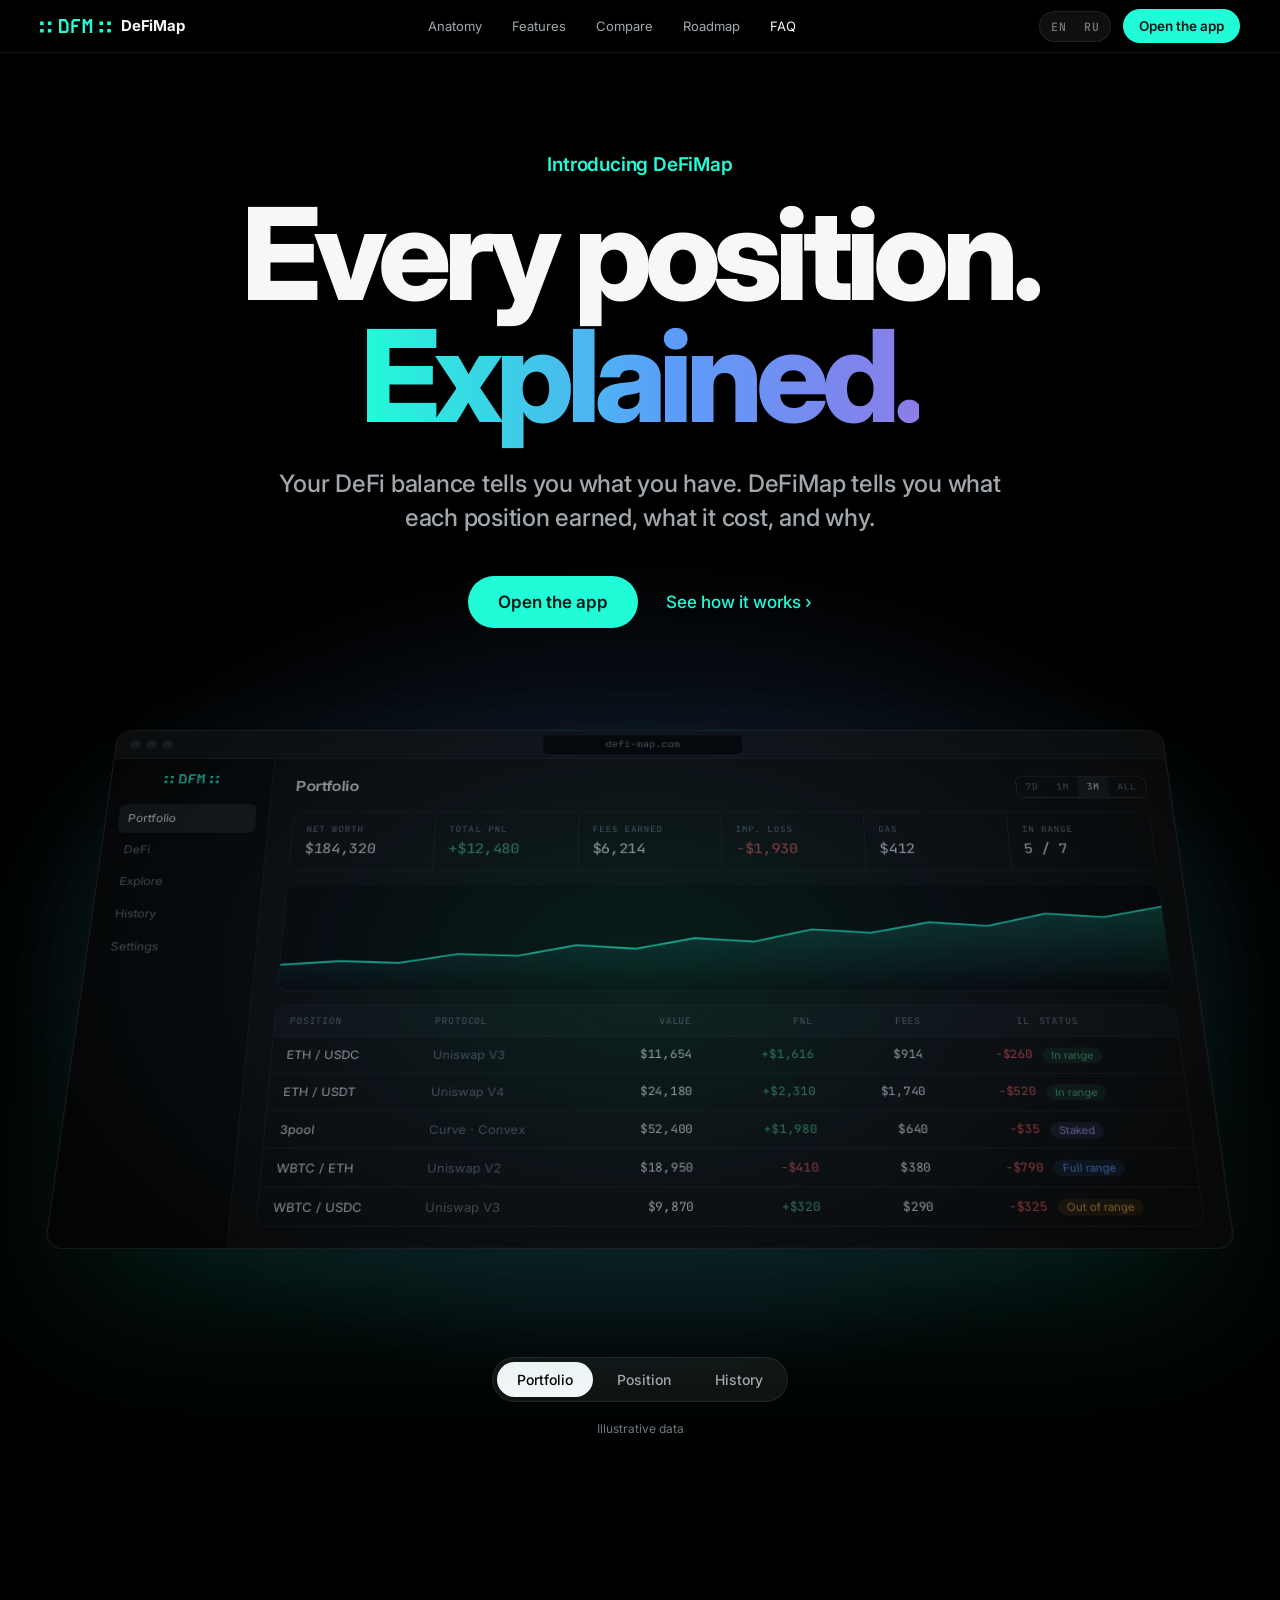
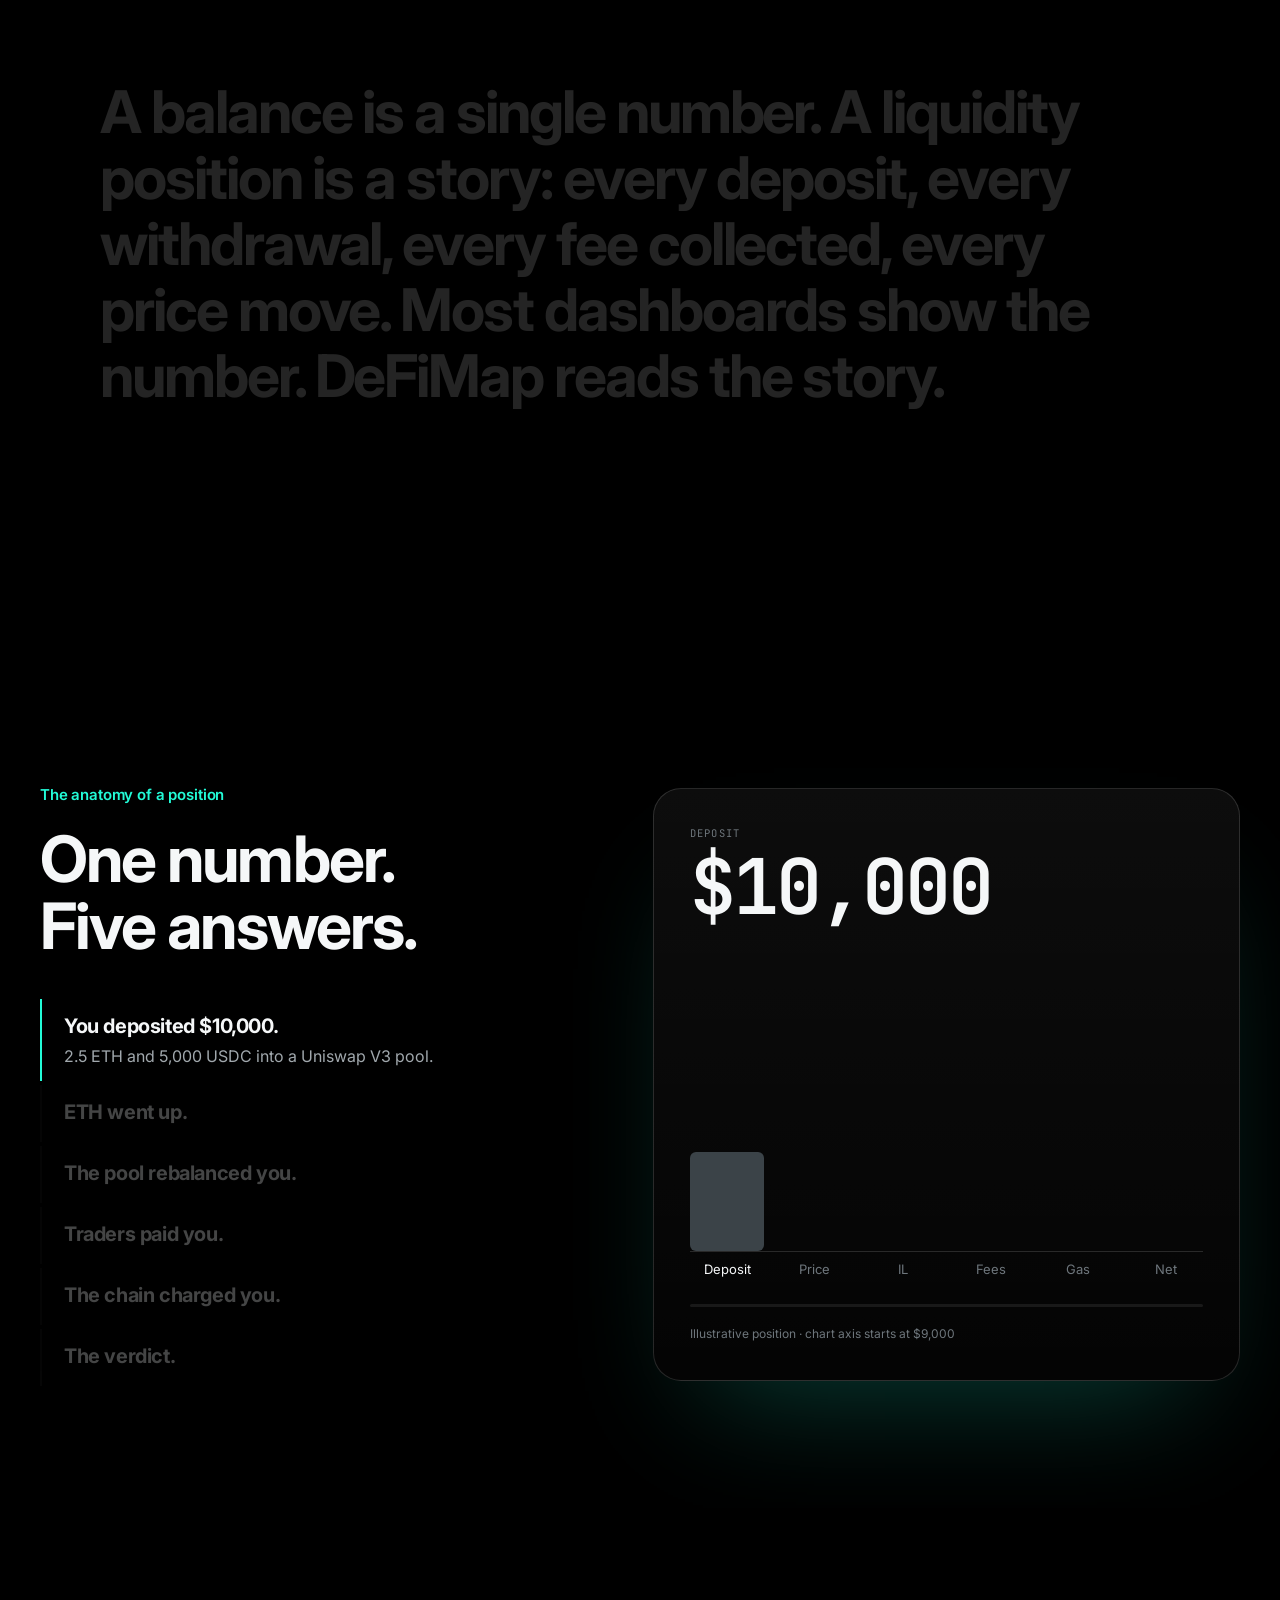
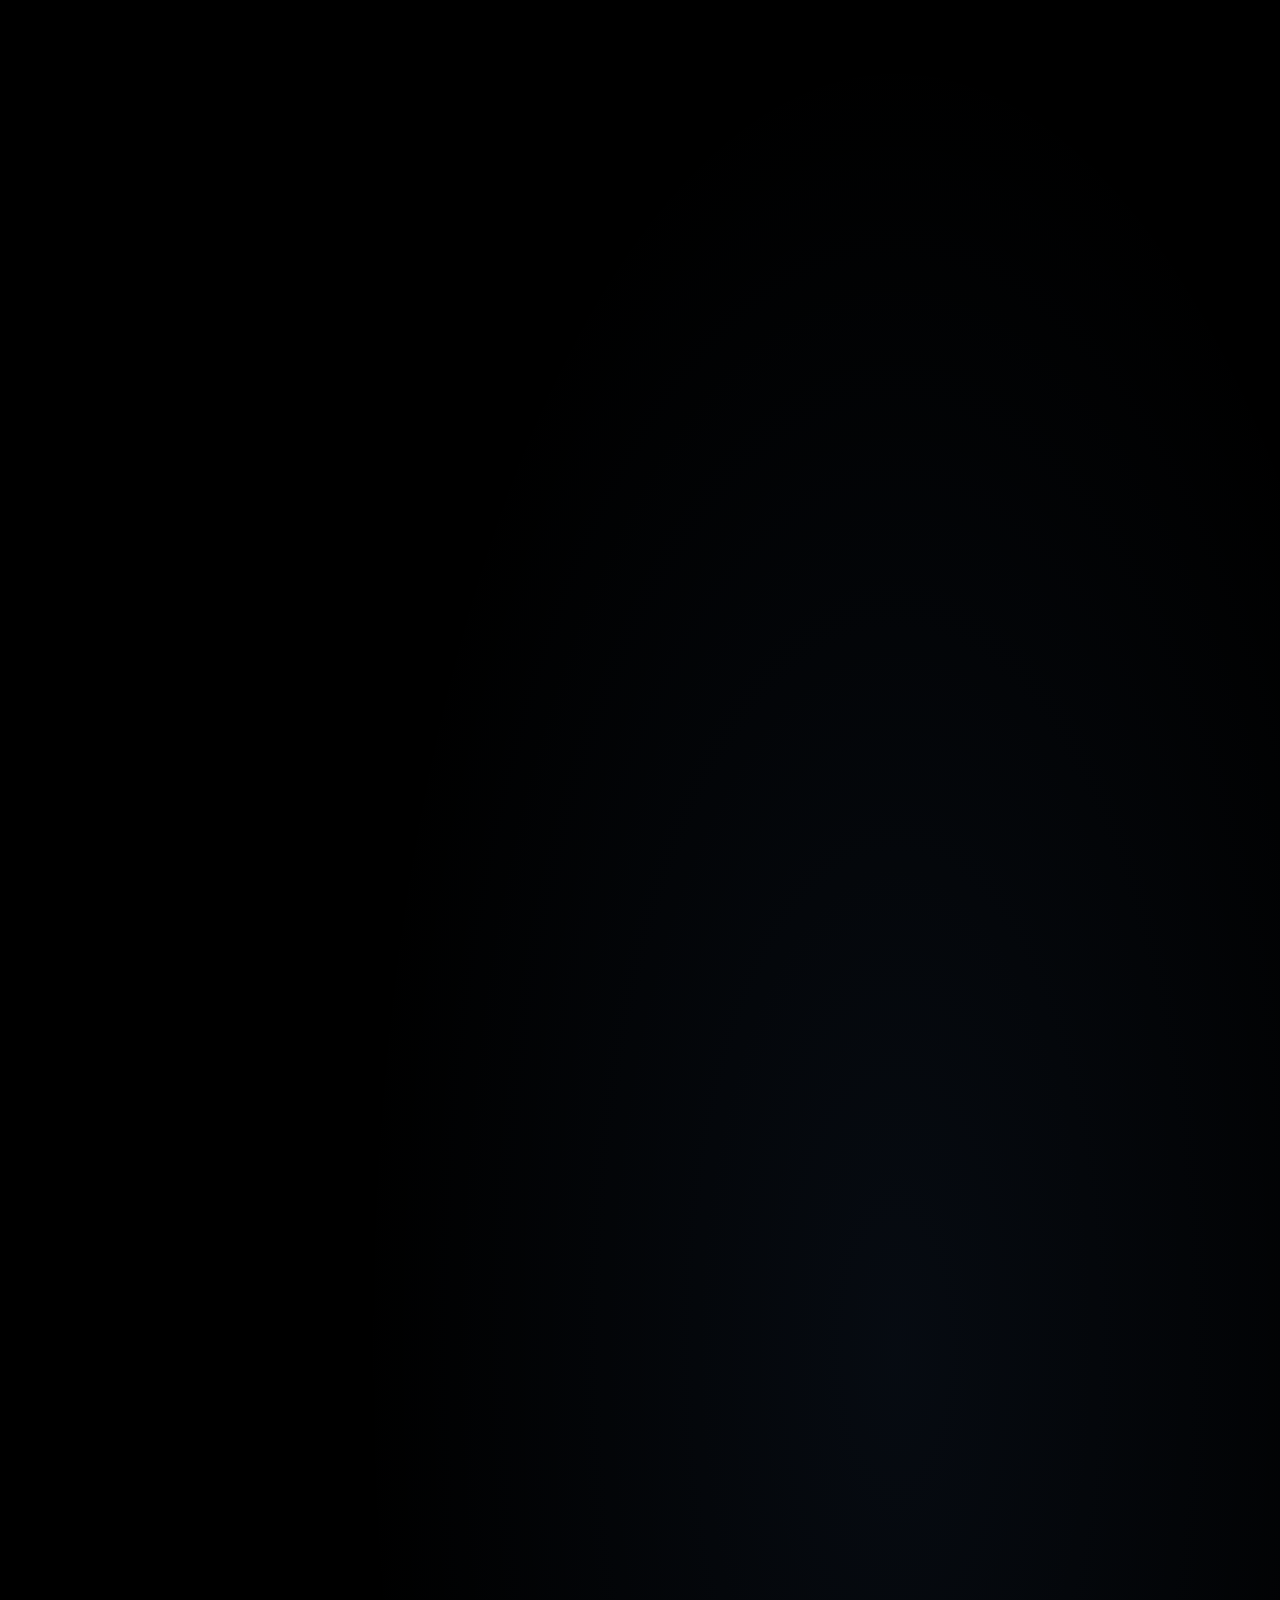
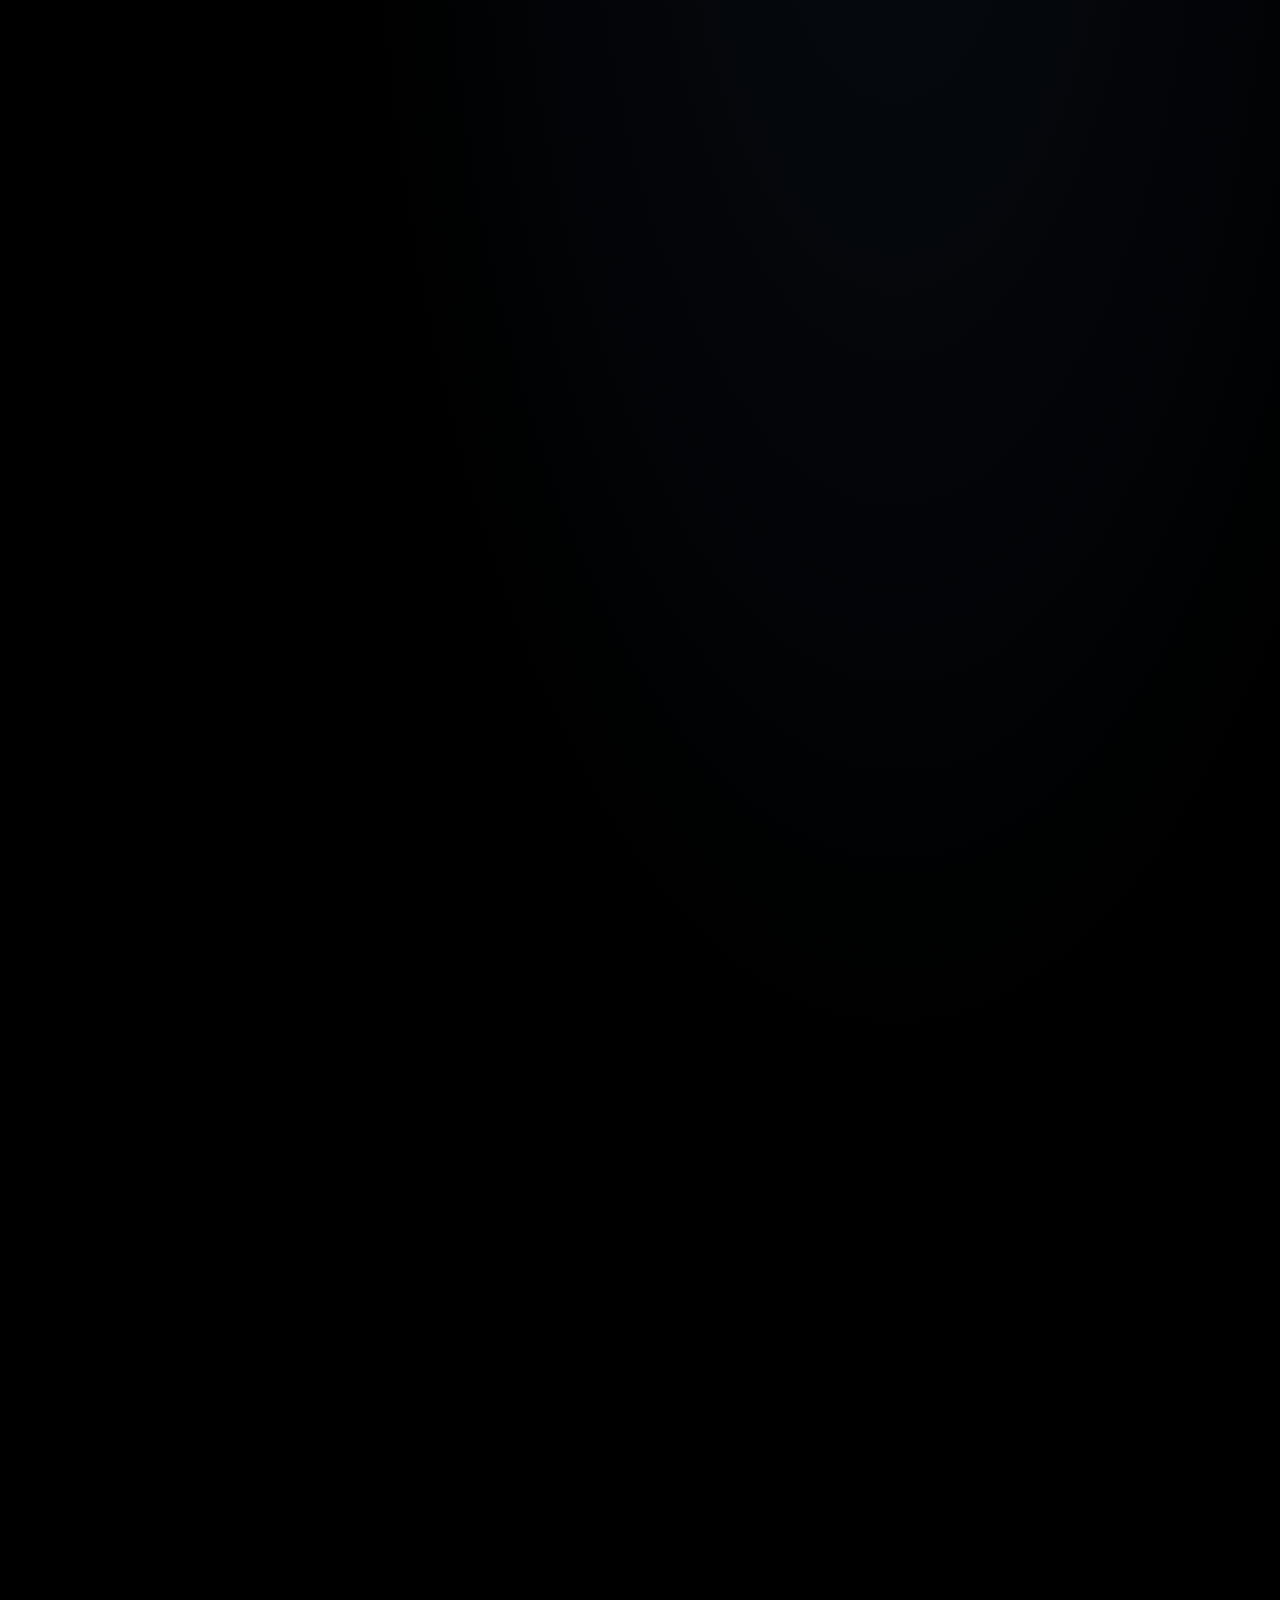
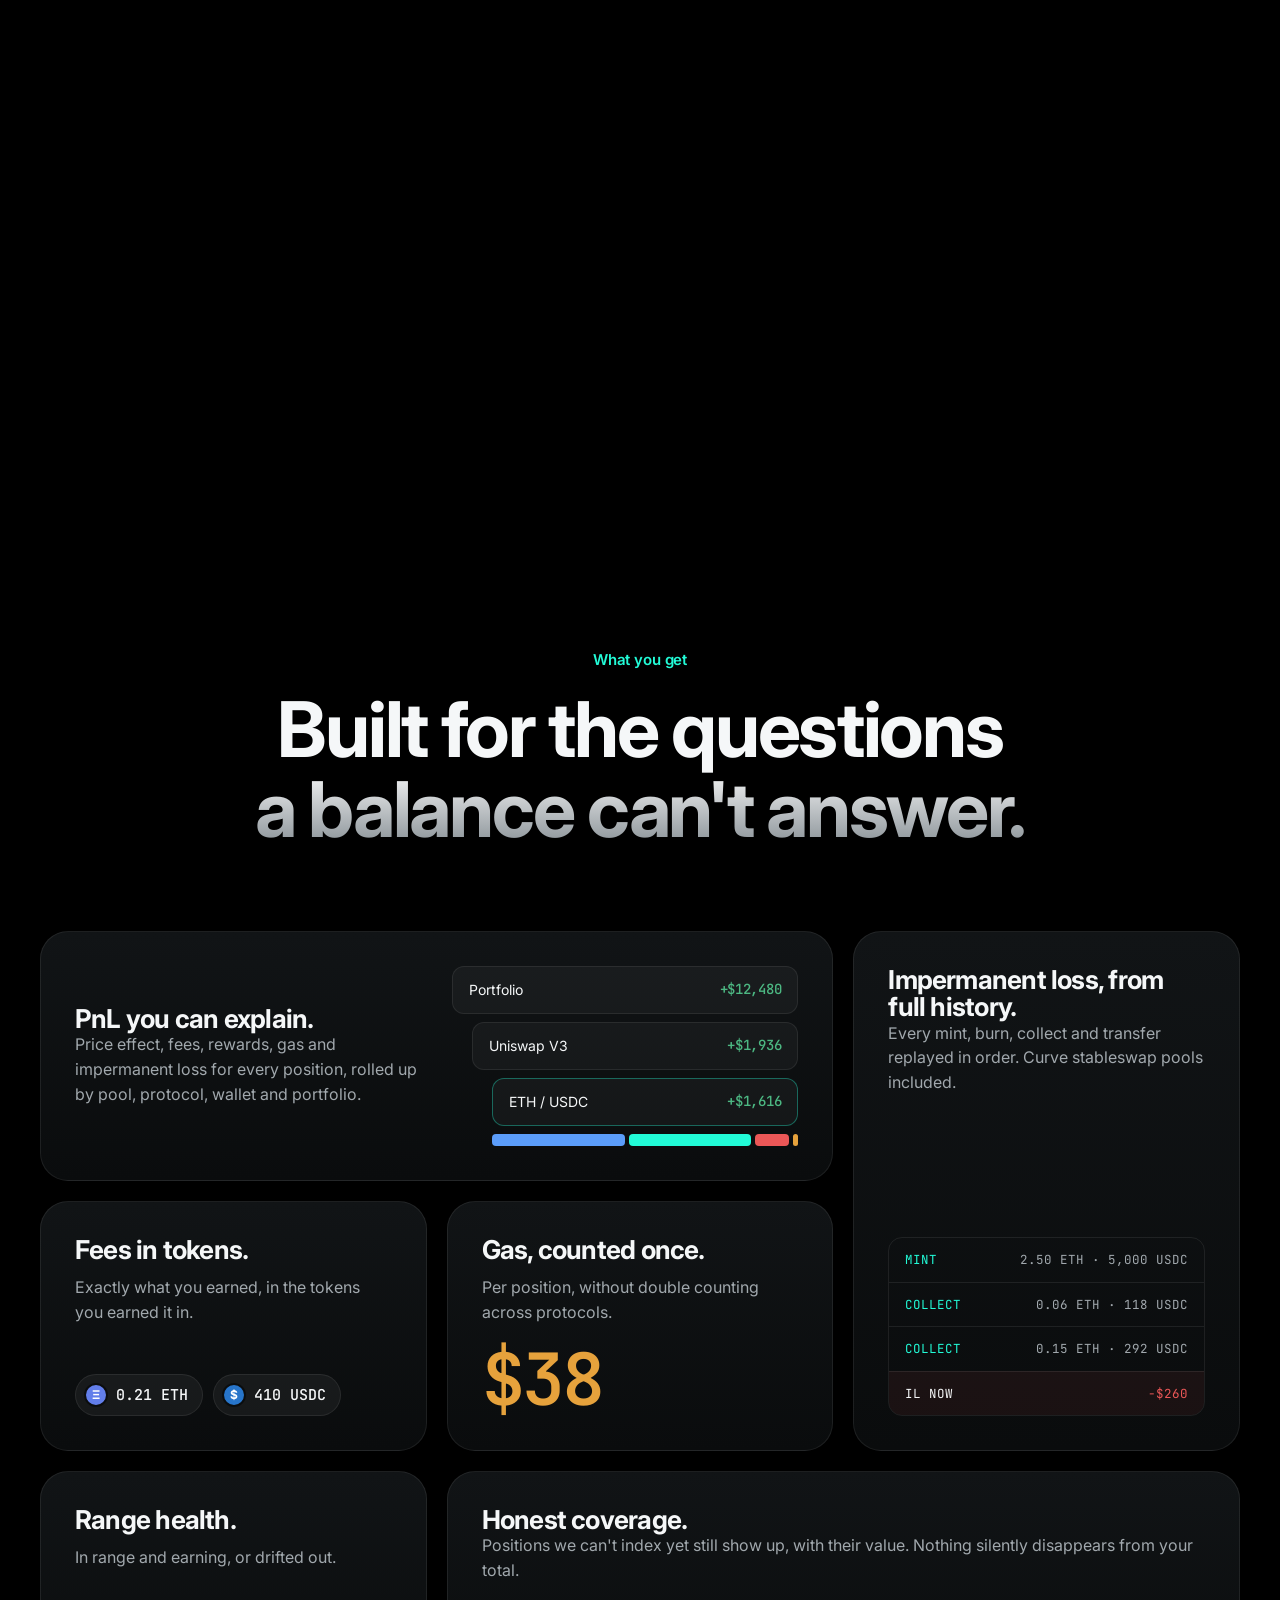
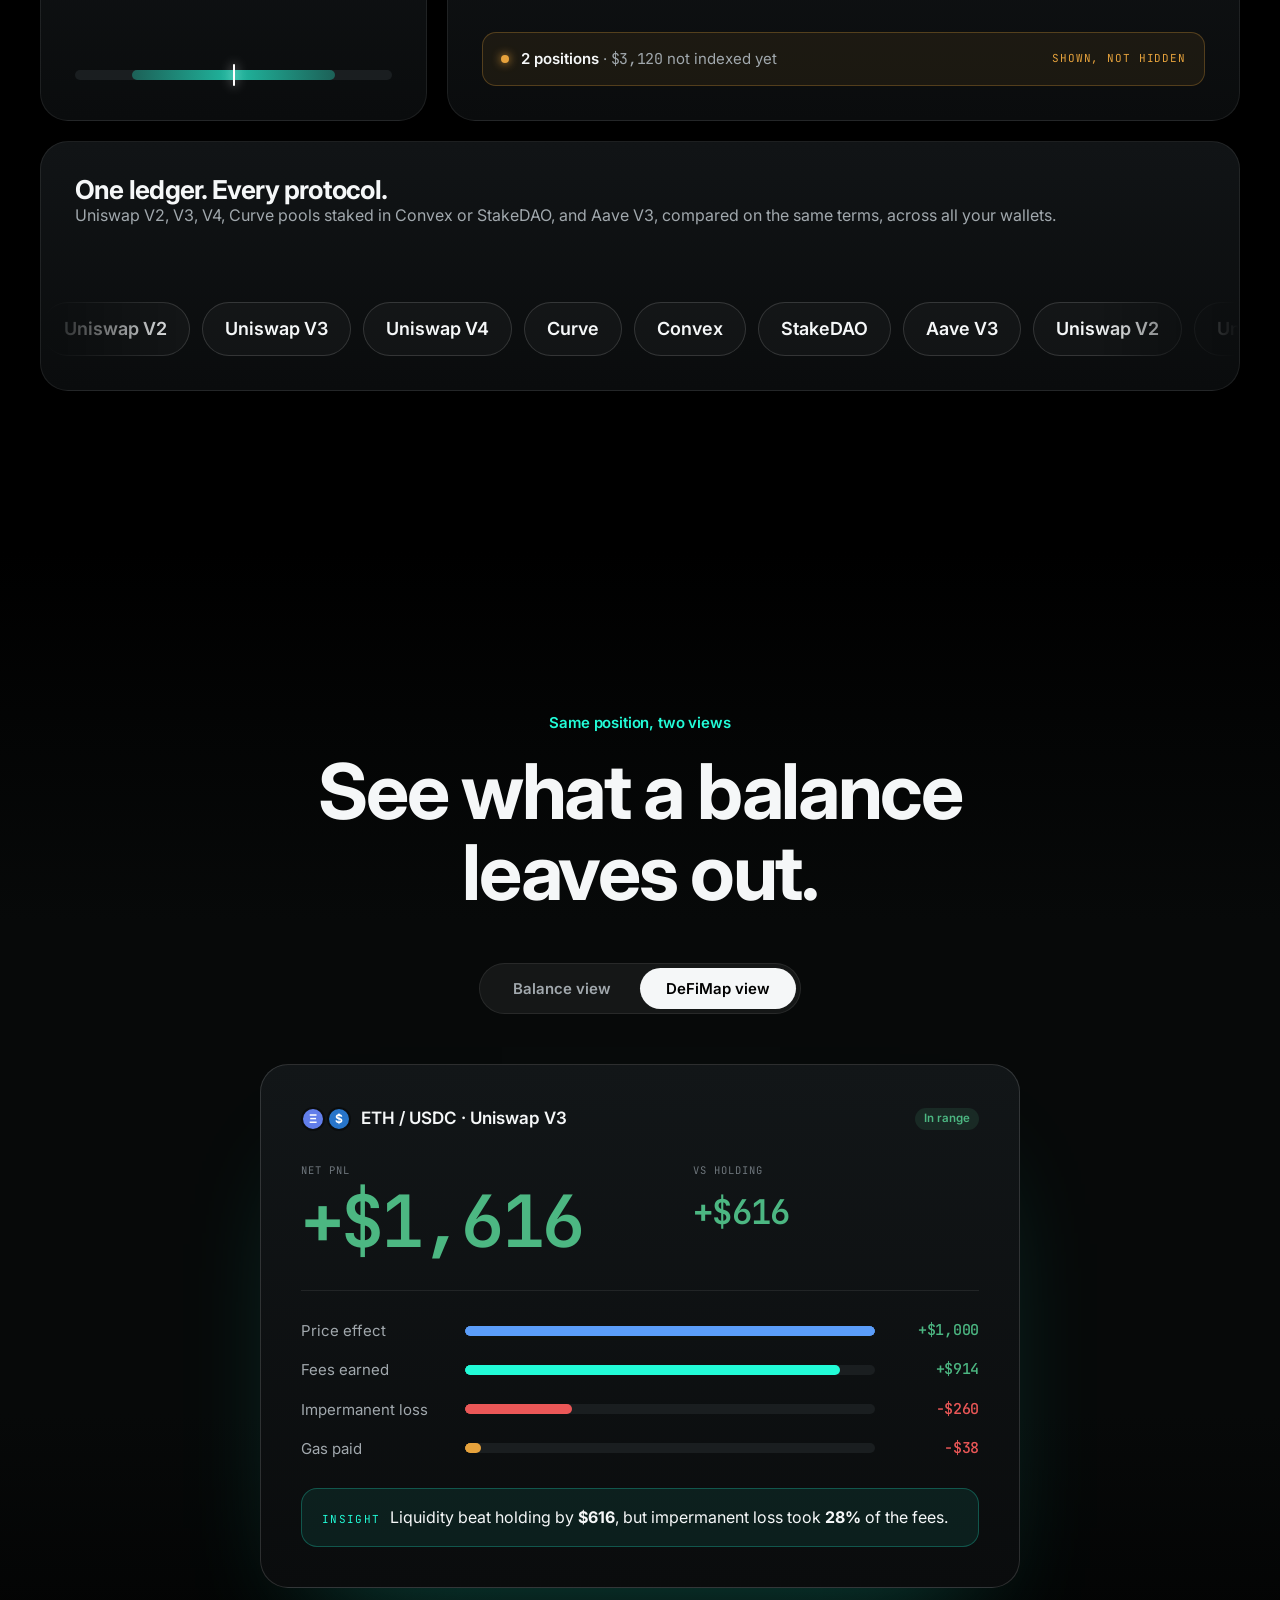
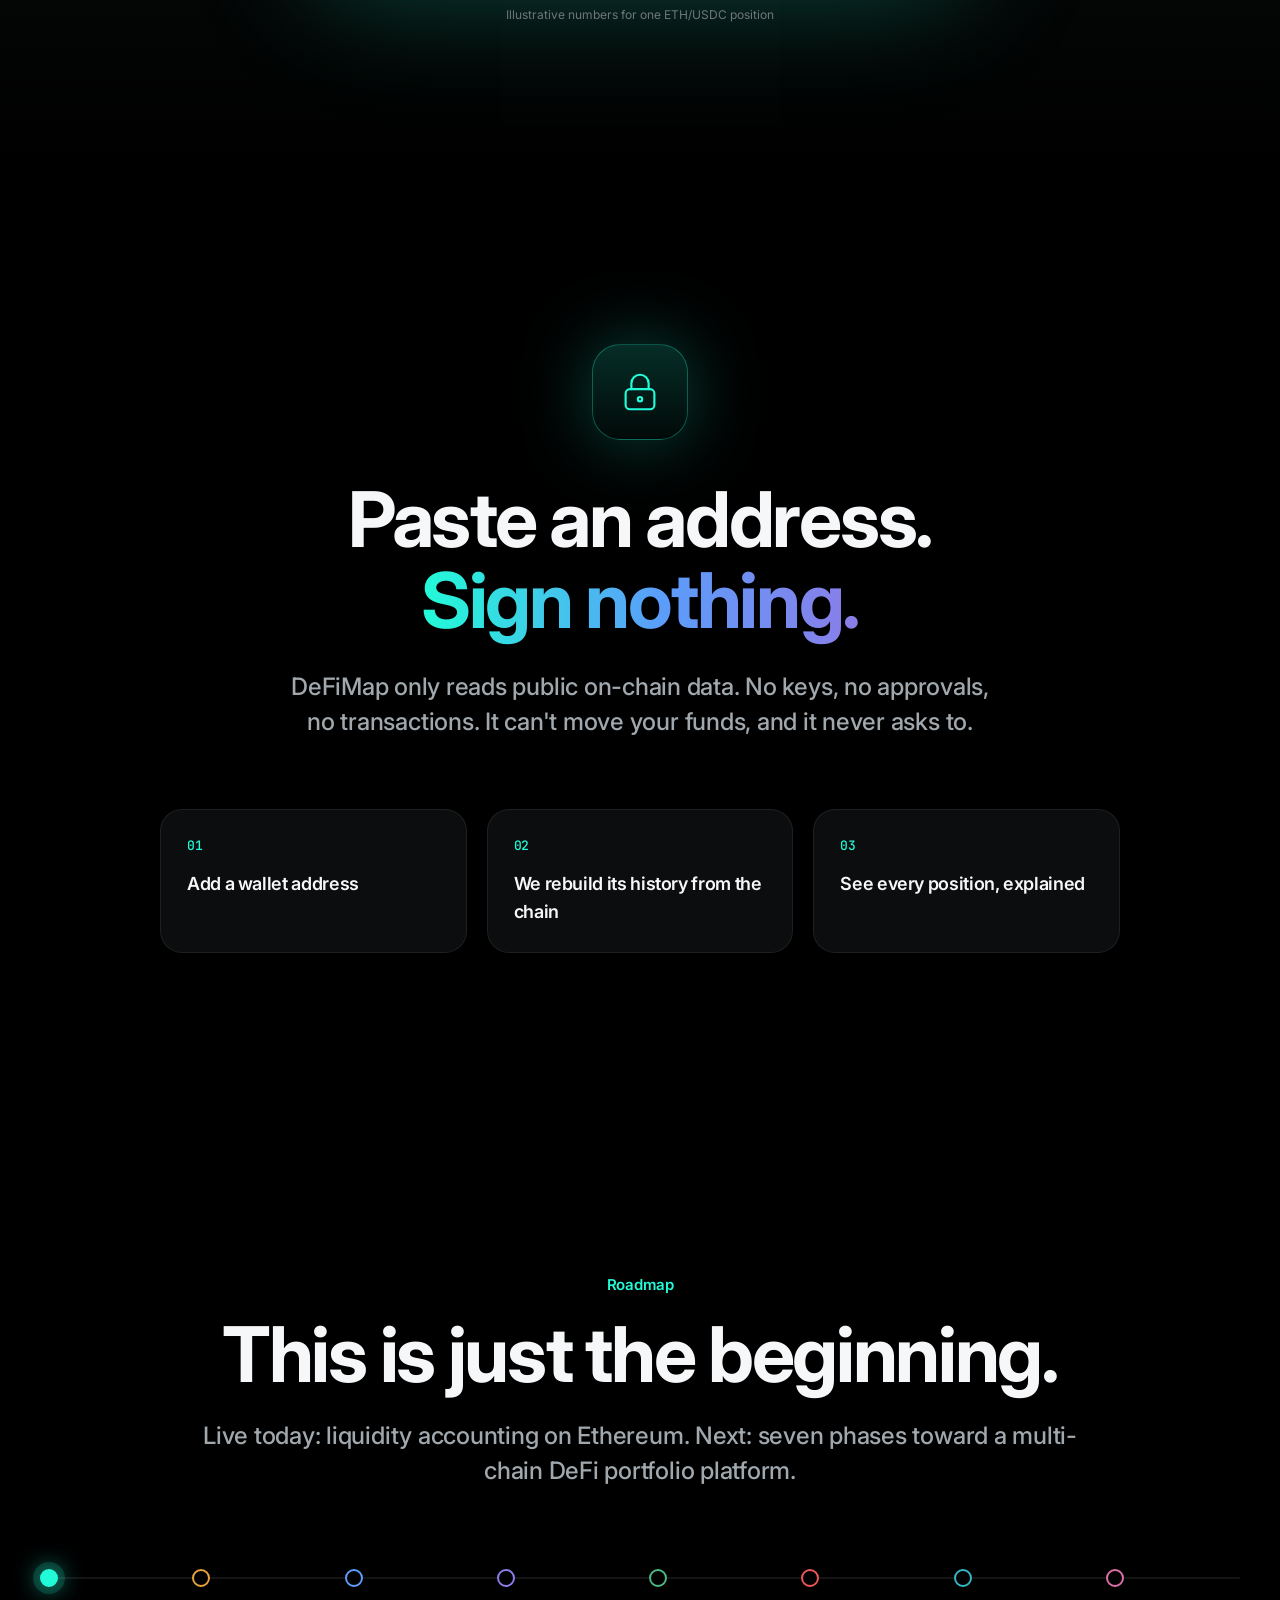
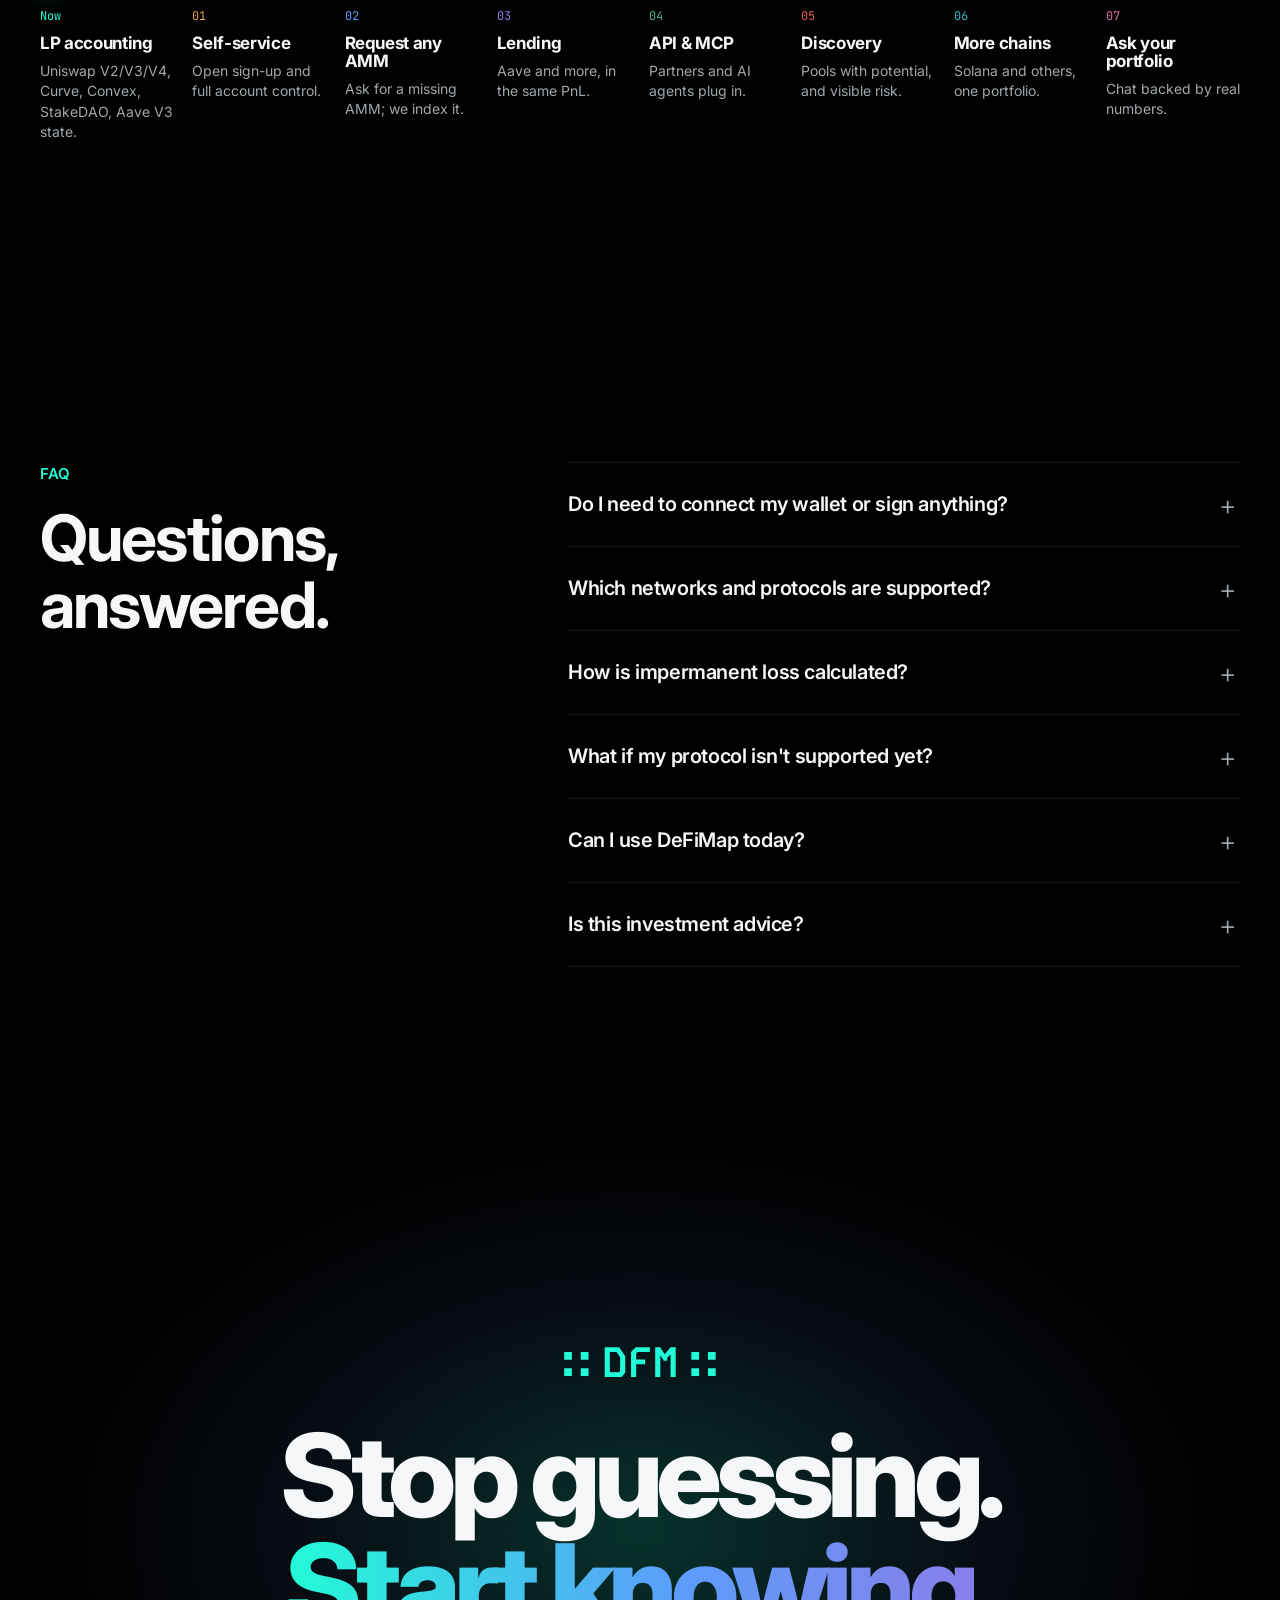
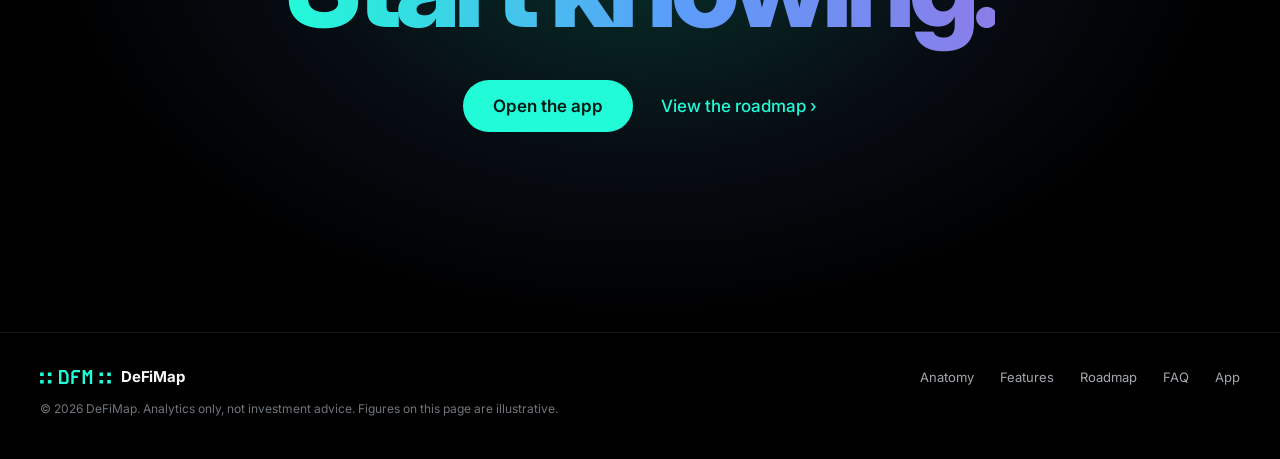
==== src/page.html @ b3ec0eee "Serve languages at /en/ and /ru/, built from one template Signed-off-by: Artem Barger <artem@bargr.n" ====
<!doctype html>
<html lang="en">
<head>
  <meta charset="utf-8">
  <meta name="viewport" content="width=device-width, initial-scale=1">
  <title>DeFiMap</title>
  <meta name="description" content="">
  <meta name="theme-color" content="#000000">
  <meta property="og:type" content="website">
  <meta property="og:site_name" content="DeFiMap">
  <meta property="og:url" content="">
  <meta property="og:title" content="">
  <meta property="og:description" content="">
  <meta property="og:image" content="https://defi-map.github.io/assets/img/og.png">
  <meta property="og:locale" content="">
  <meta name="twitter:card" content="summary_large_image">
  <link rel="canonical" href="">
  <link rel="alternate" hreflang="en" href="https://defi-map.github.io/en/">
  <link rel="alternate" hreflang="ru" href="https://defi-map.github.io/ru/">
  <link rel="alternate" hreflang="x-default" href="https://defi-map.github.io/">
  <link rel="icon" href="/assets/img/favicon.svg" type="image/svg+xml">
  <link rel="preconnect" href="https://fonts.googleapis.com">
  <link rel="preconnect" href="https://fonts.gstatic.com" crossorigin>
  <link href="https://fonts.googleapis.com/css2?family=Inter:wght@400;500;600;700;800&family=JetBrains+Mono:wght@400;500;600&display=swap" rel="stylesheet">
  <link rel="stylesheet" href="/assets/css/site.css">
</head>
<body>
<a class="skip" href="#main" data-i18n="skip">Skip to content</a>

<!-- ================= NAV ================= -->
<header class="nav">
  <div class="wrap nav-in">
    <a class="brand" href="#top" aria-label="DeFiMap home">
      <img src="/assets/img/logo.svg" alt="" width="80" height="16">
      <span class="brand-name">DeFiMap</span>
    </a>
    <nav class="nav-links" aria-label="Main">
      <a href="#anatomy" data-i18n="nav.anatomy">Anatomy</a>
      <a href="#features" data-i18n="nav.features">Features</a>
      <a href="#compare" data-i18n="nav.compare">Compare</a>
      <a href="#roadmap" data-i18n="nav.roadmap">Roadmap</a>
      <a href="#faq" data-i18n="nav.faq">FAQ</a>
    </nav>
    <div class="nav-cta">
      <nav class="lang" aria-label="Language">
        <a href="/en/" hreflang="en" lang="en" data-lang="en">EN</a>
        <a href="/ru/" hreflang="ru" lang="ru" data-lang="ru">RU</a>
      </nav>
      <a class="btn btn-primary btn-sm nav-open" href="https://defi-map.com/" data-i18n="cta.open">Open the app</a>
      <button class="nav-toggle" aria-label="Open menu" aria-expanded="false" aria-controls="mobile-menu"><span></span><span></span></button>
    </div>
  </div>
  <div class="mobile-menu" id="mobile-menu" hidden>
    <a href="#anatomy" data-i18n="nav.anatomy">Anatomy</a><a href="#features" data-i18n="nav.features">Features</a><a href="#compare" data-i18n="nav.compare">Compare</a>
    <a href="#roadmap" data-i18n="nav.roadmap">Roadmap</a><a href="#faq" data-i18n="nav.faq">FAQ</a>
    <a class="btn btn-primary" href="https://defi-map.com/" data-i18n="cta.open">Open the app</a>
  </div>
</header>

<main id="main">

<!-- ================= HERO ================= -->
<section class="hero" id="top">
  <div class="hero-glow" aria-hidden="true"></div>
  <div class="wrap hero-copy">
    <p class="eyebrow fade" style="--d:0" data-i18n="hero.eyebrow">Introducing DeFiMap</p>
    <h1 class="fade" style="--d:1" data-i18n="hero.title">Every position.<br><span class="grad">Explained.</span></h1>
    <p class="lead fade" style="--d:2" data-i18n="hero.lead">Your DeFi balance tells you what you have. DeFiMap tells you what each position earned, what it cost, and why.</p>
    <div class="actions fade" style="--d:3">
      <a class="btn btn-primary btn-lg" href="https://defi-map.com/" data-i18n="cta.open">Open the app</a>
      <a class="link-more" href="#anatomy" data-i18n="hero.more">See how it works <span aria-hidden="true">›</span></a>
    </div>
  </div>

  <!-- device: product mock that straightens on scroll -->
  <div class="device-stage" aria-label="DeFiMap product preview with illustrative data">
    <div class="device" data-tilt>
      <div class="browser">
        <div class="browser-bar"><i></i><i></i><i></i><span class="url mono">defi-map.com</span></div>
        <div class="app">
          <aside class="app-side" aria-hidden="true">
            <img src="/assets/img/logo.svg" alt="" class="app-logo">
            <span class="side-i on">Portfolio</span><span class="side-i">DeFi</span><span class="side-i">Explore</span><span class="side-i">History</span><span class="side-i">Settings</span>
          </aside>

          <div class="app-main" role="tabpanel" id="tab-portfolio" aria-labelledby="t-portfolio">
            <div class="app-head"><h4>Portfolio</h4><div class="seg mono"><span>7D</span><span>1M</span><span class="on">3M</span><span>ALL</span></div></div>
            <div class="kpis">
              <div class="kpi"><div class="label">Net worth</div><div class="num">$184,320</div></div>
              <div class="kpi"><div class="label">Total PnL</div><div class="num up">+$12,480</div></div>
              <div class="kpi"><div class="label">Fees earned</div><div class="num">$6,214</div></div>
              <div class="kpi"><div class="label">Imp. loss</div><div class="num down">−$1,930</div></div>
              <div class="kpi"><div class="label">Gas</div><div class="num">$412</div></div>
              <div class="kpi"><div class="label">In range</div><div class="num">5 / 7</div></div>
            </div>
            <div class="chart">
              <svg viewBox="0 0 600 120" preserveAspectRatio="none" aria-hidden="true">
                <defs><linearGradient id="g1" x1="0" x2="0" y1="0" y2="1"><stop offset="0" stop-color="#22FBD7" stop-opacity=".3"/><stop offset="1" stop-color="#22FBD7" stop-opacity="0"/></linearGradient></defs>
                <path d="M0,92 L40,88 L80,90 L120,80 L160,82 L200,70 L240,74 L280,62 L320,66 L360,52 L400,56 L440,44 L480,48 L520,34 L560,38 L600,26 L600,120 L0,120Z" fill="url(#g1)"/>
                <path class="chart-line" d="M0,92 L40,88 L80,90 L120,80 L160,82 L200,70 L240,74 L280,62 L320,66 L360,52 L400,56 L440,44 L480,48 L520,34 L560,38 L600,26" fill="none" stroke="#22FBD7" stroke-width="2"/>
              </svg>
            </div>
            <div class="tbl" role="table" aria-label="Positions">
              <div class="tr th" role="row"><span>Position</span><span>Protocol</span><span class="r">Value</span><span class="r">PnL</span><span class="r">Fees</span><span class="r">IL</span><span>Status</span></div>
              <div class="tr" role="row"><span>ETH / USDC</span><span class="muted">Uniswap V3</span><span class="r num">$11,654</span><span class="r num up">+$1,616</span><span class="r num">$914</span><span class="r num down">−$260</span><span><em class="st in">In range</em></span></div>
              <div class="tr" role="row"><span>ETH / USDT</span><span class="muted">Uniswap V4</span><span class="r num">$24,180</span><span class="r num up">+$2,310</span><span class="r num">$1,740</span><span class="r num down">−$520</span><span><em class="st in">In range</em></span></div>
              <div class="tr" role="row"><span>3pool</span><span class="muted">Curve · Convex</span><span class="r num">$52,400</span><span class="r num up">+$1,980</span><span class="r num">$640</span><span class="r num down">−$35</span><span><em class="st stk">Staked</em></span></div>
              <div class="tr" role="row"><span>WBTC / ETH</span><span class="muted">Uniswap V2</span><span class="r num">$18,950</span><span class="r num down">−$410</span><span class="r num">$380</span><span class="r num down">−$790</span><span><em class="st full">Full range</em></span></div>
              <div class="tr" role="row"><span>WBTC / USDC</span><span class="muted">Uniswap V3</span><span class="r num">$9,870</span><span class="r num up">+$320</span><span class="r num">$290</span><span class="r num down">−$325</span><span><em class="st out">Out of range</em></span></div>
            </div>
          </div>

          <div class="app-main" role="tabpanel" id="tab-position" aria-labelledby="t-position" hidden>
            <div class="app-head"><h4>ETH / USDC · Uniswap V3 · 0.05%</h4><em class="st in">In range</em></div>
            <div class="kpis kpis-5">
              <div class="kpi"><div class="label">Value</div><div class="num">$11,654</div></div>
              <div class="kpi"><div class="label">PnL</div><div class="num up">+$1,616</div></div>
              <div class="kpi"><div class="label">Fees</div><div class="num">$914</div></div>
              <div class="kpi"><div class="label">Gas</div><div class="num">$38</div></div>
              <div class="kpi"><div class="label">Imp. loss</div><div class="num down">−$260</div></div>
            </div>
            <div class="pd-grid">
              <div class="pd-box">
                <div class="label">PnL breakdown</div>
                <div class="hb"><span>Price</span><div class="hb-t"><i class="bg-price" style="--w:100%"></i></div><b class="num up">+$1,000</b></div>
                <div class="hb"><span>Fees</span><div class="hb-t"><i class="bg-fees" style="--w:91.4%"></i></div><b class="num up">+$914</b></div>
                <div class="hb"><span>Imp. loss</span><div class="hb-t"><i class="bg-il" style="--w:26%"></i></div><b class="num down">−$260</b></div>
                <div class="hb"><span>Gas</span><div class="hb-t"><i class="bg-gas" style="--w:3.8%"></i></div><b class="num down">−$38</b></div>
              </div>
              <div class="pd-box">
                <div class="label">Range · ETH price in USDC</div>
                <div class="range"><div class="range-track"><div class="range-band"></div><div class="range-now"></div></div>
                  <div class="range-ticks mono"><span>2,000</span><span>now 2,400</span><span>2,800</span></div></div>
                <div class="label">Fees earned, in tokens</div>
                <div class="tok-rows">
                  <div><span class="tok tok-eth">Ξ</span>0.21 ETH<b class="num">$504</b></div>
                  <div><span class="tok tok-usdc">$</span>410 USDC<b class="num">$410</b></div>
                </div>
              </div>
            </div>
          </div>

          <div class="app-main" role="tabpanel" id="tab-history" aria-labelledby="t-history" hidden>
            <div class="app-head"><h4>Transaction history</h4><div class="seg mono"><span class="on">All</span><span>Deposit</span><span>Collect</span><span>Stake</span></div></div>
            <div class="tbl tbl-h" role="table" aria-label="History">
              <div class="tr th" role="row"><span>Type</span><span>Position</span><span>Protocol</span><span class="r">Amount</span><span class="r">Gas</span></div>
              <div class="tr" role="row"><span><em class="ev ev-col">Collect</em></span><span>ETH / USDC</span><span class="muted">Uniswap V3</span><span class="r num">0.15 ETH + 292 USDC</span><span class="r num">$10.30</span></div>
              <div class="tr" role="row"><span><em class="ev ev-stk">Stake</em></span><span>3pool LP</span><span class="muted">Convex</span><span class="r num">51,800 3CRV</span><span class="r num">$6.80</span></div>
              <div class="tr" role="row"><span><em class="ev ev-dep">Deposit</em></span><span>ETH / USDT</span><span class="muted">Uniswap V4</span><span class="r num">4.0 ETH + 9,600 USDT</span><span class="r num">$9.20</span></div>
              <div class="tr" role="row"><span><em class="ev ev-wd">Withdraw</em></span><span>WBTC / USDC</span><span class="muted">Uniswap V3</span><span class="r num">0.03 WBTC + 1,940 USDC</span><span class="r num">$5.40</span></div>
              <div class="tr" role="row"><span><em class="ev ev-col">Collect</em></span><span>ETH / USDC</span><span class="muted">Uniswap V3</span><span class="r num">0.06 ETH + 118 USDC</span><span class="r num">$9.30</span></div>
              <div class="tr" role="row"><span><em class="ev ev-dep">Deposit</em></span><span>ETH / USDC</span><span class="muted">Uniswap V3</span><span class="r num">2.5 ETH + 5,000 USDC</span><span class="r num">$18.40</span></div>
            </div>
          </div>
        </div>
      </div>
    </div>
    <div class="tabs" role="tablist" aria-label="Product screens">
      <button role="tab" aria-selected="true" aria-controls="tab-portfolio" id="t-portfolio" data-i18n="tab.portfolio">Portfolio</button>
      <button role="tab" aria-selected="false" aria-controls="tab-position" id="t-position" data-i18n="tab.position">Position</button>
      <button role="tab" aria-selected="false" aria-controls="tab-history" id="t-history" data-i18n="tab.history">History</button>
    </div>
    <p class="fine center" data-i18n="fine.data">Illustrative data</p>
  </div>
</section>

<!-- ================= STATEMENT ================= -->
<section class="statement" aria-label="Why DeFiMap">
  <div class="wrap">
    <p class="words" data-words data-i18n="statement">A balance is a single number. A liquidity position is a story: every deposit, every withdrawal, every fee collected, every price move. Most dashboards show the number. <span data-hl>DeFiMap reads the story.</span></p>
  </div>
</section>

<!-- ================= ANATOMY (scrollytelling) ================= -->
<section class="anatomy" id="anatomy">
  <div class="anatomy-sticky">
    <div class="wrap anatomy-in">
      <div class="anatomy-copy">
        <p class="eyebrow" data-i18n="a.eyebrow">The anatomy of a position</p>
        <h2 class="a-title" data-i18n="a.title">One number.<br>Five answers.</h2>
        <ol class="a-steps">
          <li data-s="0" data-i18n="a.s0"><b>You deposited $10,000.</b><span>2.5 ETH and 5,000 USDC into a Uniswap V3 pool.</span></li>
          <li data-s="1" data-i18n="a.s1"><b>ETH went up.</b><span>Holding the same tokens would have earned <em class="c-price">+$1,000</em>.</span></li>
          <li data-s="2" data-i18n="a.s2"><b>The pool rebalanced you.</b><span>Impermanent loss: <em class="c-il">−$260</em> against holding.</span></li>
          <li data-s="3" data-i18n="a.s3"><b>Traders paid you.</b><span>Fees: 0.21 ETH and 410 USDC, worth <em class="c-fees">+$914</em>.</span></li>
          <li data-s="4" data-i18n="a.s4"><b>The chain charged you.</b><span>Gas for minting and collecting: <em class="c-gas">−$38</em>.</span></li>
          <li data-s="5" data-i18n="a.s5"><b>The verdict.</b><span>Net <em class="up">+$1,616</em>. Liquidity beat holding by <em class="up">$616</em>.</span></li>
        </ol>
      </div>

      <div class="a-visual" data-step="0" aria-hidden="true">
        <div class="a-readout">
          <div class="label" data-label>Deposit</div>
          <div class="a-row"><div class="a-big num" data-big>$10,000</div><div class="a-sub num up" data-sub data-i18n="a.sub">vs holding +$616</div></div>
        </div>
        <div class="a-chart">
          <div class="a-col" data-c="0"><i class="bar bg-dep" style="--b:0;--h:33.3"></i><span data-i18n="col.dep">Deposit</span></div>
          <div class="a-col" data-c="1"><i class="bar bg-price" style="--b:33.3;--h:33.4"></i><span data-i18n="col.price">Price</span></div>
          <div class="a-col" data-c="2"><i class="bar bg-il" style="--b:58;--h:8.7"></i><span>IL</span></div>
          <div class="a-col" data-c="3"><i class="bar bg-fees" style="--b:58;--h:30.5"></i><span data-i18n="col.fees">Fees</span></div>
          <div class="a-col" data-c="4"><i class="bar bg-gas" style="--b:87.2;--h:1.6"></i><span data-i18n="col.gas">Gas</span></div>
          <div class="a-col" data-c="5"><i class="bar bg-net" style="--b:0;--h:87.2"></i><span data-i18n="col.net">Net</span></div>
          <div class="a-hold" style="--y:66.7"><span class="mono" data-i18n="a.hold">holding $11,000</span></div>
        </div>
        <div class="a-progress"><i></i></div>
        <p class="fine" data-i18n="a.fine">Illustrative position · chart axis starts at $9,000</p>
      </div>
    </div>
  </div>
</section>

<!-- ================= FEATURES (bento) ================= -->
<section class="section" id="features">
  <div class="wrap">
    <div class="head">
      <p class="eyebrow" data-i18n="f.eyebrow">What you get</p>
      <h2 data-i18n="f.title">Built for the questions<br><span class="grad-soft">a balance can't answer.</span></h2>
    </div>

    <div class="bento">
      <article class="tile t-wide reveal">
        <div class="tile-copy">
          <h3 data-i18n="f.pnl.h">PnL you can explain.</h3>
          <p data-i18n="f.pnl.p">Price effect, fees, rewards, gas and impermanent loss for every position, rolled up by pool, protocol, wallet and portfolio.</p>
        </div>
        <div class="tree" aria-hidden="true">
          <div class="tree-row lvl0"><span data-i18n="tab.portfolio">Portfolio</span><b class="num up">+$12,480</b></div>
          <div class="tree-row lvl1"><span>Uniswap V3</span><b class="num up">+$1,936</b></div>
          <div class="tree-row lvl2"><span>ETH / USDC</span><b class="num up">+$1,616</b></div>
          <div class="tree-split">
            <i class="bg-price" style="--f:1000"></i><i class="bg-fees" style="--f:914"></i><i class="bg-il" style="--f:260"></i><i class="bg-gas" style="--f:38"></i>
          </div>
        </div>
      </article>

      <article class="tile t-tall reveal">
        <div class="tile-copy">
          <h3 data-i18n="f.il.h">Impermanent loss, from full history.</h3>
          <p data-i18n="f.il.p">Every mint, burn, collect and transfer replayed in order. Curve stableswap pools included.</p>
        </div>
        <div class="ledger mono" aria-hidden="true">
          <div><span>MINT</span><span>2.50 ETH · 5,000 USDC</span></div>
          <div><span>COLLECT</span><span>0.06 ETH · 118 USDC</span></div>
          <div><span>COLLECT</span><span>0.15 ETH · 292 USDC</span></div>
          <div class="now"><span data-i18n="f.il.now">IL NOW</span><span class="c-il">−$260</span></div>
        </div>
      </article>

      <article class="tile reveal">
        <h3 data-i18n="f.fees.h">Fees in tokens.</h3>
        <p data-i18n="f.fees.p">Exactly what you earned, in the tokens you earned it in.</p>
        <div class="tok-pills" aria-hidden="true"><span><i class="tok tok-eth">Ξ</i>0.21 ETH</span><span><i class="tok tok-usdc">$</i>410 USDC</span></div>
      </article>

      <article class="tile reveal">
        <h3 data-i18n="f.gas.h">Gas, counted once.</h3>
        <p data-i18n="f.gas.p">Per position, without double counting across protocols.</p>
        <div class="tile-num num c-gas" aria-hidden="true">$38</div>
      </article>

      <article class="tile reveal">
        <h3 data-i18n="f.range.h">Range health.</h3>
        <p data-i18n="f.range.p">In range and earning, or drifted out.</p>
        <div class="range" aria-hidden="true"><div class="range-track"><div class="range-band"></div><div class="range-now"></div></div></div>
      </article>

      <article class="tile t-wide3 reveal">
        <div class="tile-copy">
          <h3 data-i18n="f.cov.h">Honest coverage.</h3>
          <p data-i18n="f.cov.p">Positions we can't index yet still show up, with their value. Nothing silently disappears from your total.</p>
        </div>
        <div class="uncov" aria-hidden="true">
          <span class="uncov-dot"></span>
          <span data-i18n="f.cov.row"><b>2 positions</b> · <span class="num">$3,120</span> not indexed yet</span>
          <span class="uncov-tag mono" data-i18n="f.cov.tag">Shown, not hidden</span>
        </div>
      </article>

      <article class="tile t-full reveal">
        <div class="tile-copy">
          <h3 data-i18n="f.ledger.h">One ledger. Every protocol.</h3>
          <p data-i18n="f.ledger.p">Uniswap V2, V3, V4, Curve pools staked in Convex or StakeDAO, and Aave V3, compared on the same terms, across all your wallets.</p>
        </div>
        <div class="marquee" aria-hidden="true">
          <div class="marquee-in">
            <span>Uniswap V2</span><span>Uniswap V3</span><span>Uniswap V4</span><span>Curve</span><span>Convex</span><span>StakeDAO</span><span>Aave V3</span>
            <span>Uniswap V2</span><span>Uniswap V3</span><span>Uniswap V4</span><span>Curve</span><span>Convex</span><span>StakeDAO</span><span>Aave V3</span>
          </div>
        </div>
      </article>

    </div>
  </div>
</section>

<!-- ================= COMPARE ================= -->
<section class="section compare-sec" id="compare">
  <div class="wrap">
    <div class="head">
      <p class="eyebrow" data-i18n="c.eyebrow">Same position, two views</p>
      <h2 data-i18n="c.title">See what a balance<br>leaves out.</h2>
    </div>
    <div class="switch" role="tablist" aria-label="Choose view" data-state="defimap">
      <button role="tab" aria-selected="false" data-view="tracker" data-i18n="c.tracker">Balance view</button>
      <button role="tab" aria-selected="true" data-view="defimap" data-i18n="c.dm">DeFiMap view</button>
      <span class="switch-thumb" aria-hidden="true"></span>
    </div>

    <div class="compare-stage" data-state="defimap">
      <div class="card view view-tracker" aria-hidden="true">
        <div class="view-title"><span class="tok tok-eth">Ξ</span><span class="tok tok-usdc">$</span> ETH / USDC LP</div>
        <div class="label" data-i18n="c.value">Value</div>
        <div class="num huge">$11,654</div>
        <div class="num up">+$1,654 · +16.5%</div>
        <div class="tracker-q">
          <p data-i18n="c.q1">Was that fees, or just ETH going up?</p>
          <p data-i18n="c.q2">How much did gas cost?</p>
          <p data-i18n="c.q3">Would holding have done better?</p>
        </div>
      </div>
      <div class="card view view-dm">
        <div class="view-title"><span class="tok tok-eth">Ξ</span><span class="tok tok-usdc">$</span> ETH / USDC · Uniswap V3 <em class="st in" data-i18n="c.inrange">In range</em></div>
        <div class="dm-top">
          <div><div class="label" data-i18n="c.net">Net PnL</div><div class="num huge up">+$1,616</div></div>
          <div><div class="label" data-i18n="c.vshold">vs holding</div><div class="num big up">+$616</div></div>
        </div>
        <div class="dm-bars">
          <div class="hb"><span data-i18n="c.b.price">Price effect</span><div class="hb-t"><i class="bg-price" style="--w:100%"></i></div><b class="num up">+$1,000</b></div>
          <div class="hb"><span data-i18n="c.b.fees">Fees earned</span><div class="hb-t"><i class="bg-fees" style="--w:91.4%"></i></div><b class="num up">+$914</b></div>
          <div class="hb"><span data-i18n="c.b.il">Impermanent loss</span><div class="hb-t"><i class="bg-il" style="--w:26%"></i></div><b class="num down">−$260</b></div>
          <div class="hb"><span data-i18n="c.b.gas">Gas paid</span><div class="hb-t"><i class="bg-gas" style="--w:3.8%"></i></div><b class="num down">−$38</b></div>
        </div>
        <div class="insight" data-i18n="c.insight"><span class="mono">Insight</span>Liquidity beat holding by <b>$616</b>, but impermanent loss took <b>28%</b> of the fees.</div>
      </div>
    </div>
    <p class="fine center" data-i18n="c.fine">Illustrative numbers for one ETH/USDC position</p>
  </div>
</section>

<!-- ================= READ-ONLY ================= -->
<section class="section privacy">
  <div class="wrap">
    <div class="lock" aria-hidden="true">
      <svg viewBox="0 0 64 64"><rect x="12" y="28" width="40" height="28" rx="6"/><path d="M20 28v-8a12 12 0 0 1 24 0v8"/><circle cx="32" cy="42" r="3"/></svg>
    </div>
    <h2 data-i18n="p.title">Paste an address.<br><span class="grad">Sign nothing.</span></h2>
    <p class="lead" data-i18n="p.lead">DeFiMap only reads public on-chain data. No keys, no approvals, no transactions. It can't move your funds, and it never asks to.</p>
    <ol class="steps">
      <li><span class="mono">01</span><span data-i18n="p.s1">Add a wallet address</span></li>
      <li><span class="mono">02</span><span data-i18n="p.s2">We rebuild its history from the chain</span></li>
      <li><span class="mono">03</span><span data-i18n="p.s3">See every position, explained</span></li>
    </ol>
  </div>
</section>

<!-- ================= ROADMAP ================= -->
<section class="section" id="roadmap">
  <div class="wrap">
    <div class="head">
      <p class="eyebrow" data-i18n="r.eyebrow">Roadmap</p>
      <h2 data-i18n="r.title">This is just the beginning.</h2>
      <p class="lead" data-i18n="r.lead">Live today: liquidity accounting on Ethereum. Next: seven phases toward a multi-chain DeFi portfolio platform.</p>
    </div>
    <div class="rm">
      <div class="rm-line" aria-hidden="true"><i></i></div>
      <div class="rm-item live reveal"><div class="rm-dot"></div><div class="rm-n mono" data-i18n="r.now">Now</div><h3 data-i18n="r.0h">LP accounting</h3><p data-i18n="r.0p">Uniswap V2/V3/V4, Curve, Convex, StakeDAO, Aave V3 state.</p></div>
      <div class="rm-item reveal" style="--c:var(--c1)"><div class="rm-dot"></div><div class="rm-n mono">01</div><h3 data-i18n="r.1h">Self-service</h3><p data-i18n="r.1p">Open sign-up and full account control.</p></div>
      <div class="rm-item reveal" style="--c:var(--c2)"><div class="rm-dot"></div><div class="rm-n mono">02</div><h3 data-i18n="r.2h">Request any AMM</h3><p data-i18n="r.2p">Ask for a missing AMM; we index it.</p></div>
      <div class="rm-item reveal" style="--c:var(--c3)"><div class="rm-dot"></div><div class="rm-n mono">03</div><h3 data-i18n="r.3h">Lending</h3><p data-i18n="r.3p">Aave and more, in the same PnL.</p></div>
      <div class="rm-item reveal" style="--c:var(--c4)"><div class="rm-dot"></div><div class="rm-n mono">04</div><h3 data-i18n="r.4h">API &amp; MCP</h3><p data-i18n="r.4p">Partners and AI agents plug in.</p></div>
      <div class="rm-item reveal" style="--c:var(--c5)"><div class="rm-dot"></div><div class="rm-n mono">05</div><h3 data-i18n="r.5h">Discovery</h3><p data-i18n="r.5p">Pools with potential, and visible risk.</p></div>
      <div class="rm-item reveal" style="--c:var(--c6)"><div class="rm-dot"></div><div class="rm-n mono">06</div><h3 data-i18n="r.6h">More chains</h3><p data-i18n="r.6p">Solana and others, one portfolio.</p></div>
      <div class="rm-item reveal" style="--c:var(--c7)"><div class="rm-dot"></div><div class="rm-n mono">07</div><h3 data-i18n="r.7h">Ask your portfolio</h3><p data-i18n="r.7p">Chat backed by real numbers.</p></div>
    </div>
  </div>
</section>

<!-- ================= FAQ ================= -->
<section class="section faq-sec" id="faq">
  <div class="wrap faq-wrap">
    <div class="head left">
      <p class="eyebrow" data-i18n="q.eyebrow">FAQ</p>
      <h2 data-i18n="q.title">Questions,<br>answered.</h2>
    </div>
    <div class="faq">
      <details>
        <summary data-i18n="q.1q">Do I need to connect my wallet or sign anything?</summary>
        <p data-i18n="q.1a">No. You paste an address or import it from your browser wallet. DeFiMap only reads public on-chain data. It never asks for signatures, approvals or keys, and it can't move funds.</p>
      </details>
      <details>
        <summary data-i18n="q.2q">Which networks and protocols are supported?</summary>
        <p data-i18n="q.2a">Today: Ethereum mainnet with Uniswap V2, V3 and V4, Curve (including pools staked in Convex and StakeDAO) and Aave V3 positions. More chains and protocols are on the roadmap.</p>
      </details>
      <details>
        <summary data-i18n="q.3q">How is impermanent loss calculated?</summary>
        <p data-i18n="q.3a">Against simply holding the tokens you deposited. DeFiMap replays every deposit, withdrawal and transfer of the position in order, so adding or removing liquidity along the way is accounted for.</p>
      </details>
      <details>
        <summary data-i18n="q.4q">What if my protocol isn't supported yet?</summary>
        <p data-i18n="q.4a">Those positions still show up with their value, marked as not indexed, so your total stays honest. Requesting support for a new AMM is phase 2 of the roadmap.</p>
      </details>
      <details>
        <summary data-i18n="q.5q">Can I use DeFiMap today?</summary>
        <p data-i18n="q.5a">DeFiMap is in closed beta. You sign in with Google, and access is currently by invitation. Open sign-up is the first phase on the roadmap.</p>
      </details>
      <details>
        <summary data-i18n="q.6q">Is this investment advice?</summary>
        <p data-i18n="q.6a">No. DeFiMap is an analytics tool. It shows what happened to your positions and why; decisions stay with you.</p>
      </details>
    </div>
  </div>
</section>

<!-- ================= CTA ================= -->
<section class="cta">
  <div class="cta-glow" aria-hidden="true"></div>
  <div class="wrap">
    <img src="/assets/img/logo.svg" alt="" class="cta-logo">
    <h2 data-i18n="cta.title">Stop guessing.<br><span class="grad">Start knowing.</span></h2>
    <div class="actions center">
      <a class="btn btn-primary btn-lg" href="https://defi-map.com/" data-i18n="cta.open">Open the app</a>
      <a class="link-more" href="#roadmap" data-i18n="cta.roadmap">View the roadmap <span aria-hidden="true">›</span></a>
    </div>
  </div>
</section>

</main>

<footer class="foot">
  <div class="wrap foot-in">
    <div class="brand"><img src="/assets/img/logo.svg" alt="" width="64" height="13"><span class="brand-name">DeFiMap</span></div>
    <nav aria-label="Footer"><a href="#anatomy" data-i18n="nav.anatomy">Anatomy</a><a href="#features" data-i18n="nav.features">Features</a><a href="#roadmap" data-i18n="nav.roadmap">Roadmap</a><a href="#faq" data-i18n="nav.faq">FAQ</a><a href="https://defi-map.com/" data-i18n="foot.app">App</a></nav>
    <p class="fine">© <span id="year">2026</span> DeFiMap. <span data-i18n="foot.note">Analytics only, not investment advice. Figures on this page are illustrative.</span></p>
  </div>
</footer>

<script type="application/json" id="readouts">[]</script>
<script src="/assets/js/site.js" defer></script>
</body>
</html>
---- assets/css/site.css ----
/* DeFiMap landing. Keynote-style: black stage, big type, one idea per screen.
   Colors follow the app's Ledgerline tokens plus the logo cyan. */
:root {
  --bg: #000;
  --bg-1: #0b0d0e;
  --bg-2: #121516;
  --bg-3: #1a1e20;
  --line: rgba(255,255,255,.08);
  --line-2: rgba(255,255,255,.14);
  --fg: #f5f7f8;
  --fg-1: #a1a8ad;
  --fg-2: #6e767c;
  --brand: #22fbd7;
  --brand-2: #5b9dfa;
  --up: #4cb782;
  --down: #eb5757;
  --price: #5b9dfa;
  --fees: #22fbd7;
  --il: #eb5757;
  --gas: #e6a23c;
  --c1: #e6a23c; --c2: #5b9dfa; --c3: #8b7de8; --c4: #4cb782;
  --c5: #eb5757; --c6: #35b6c4; --c7: #dd6fa8;
  --font: "Inter", system-ui, -apple-system, "Segoe UI", sans-serif;
  --mono: "JetBrains Mono", ui-monospace, SFMono-Regular, Menlo, monospace;
  --ease: cubic-bezier(.16, 1, .3, 1);
  --wrap: 1200px;
}

*, *::before, *::after { box-sizing: border-box; }
html { scroll-behavior: smooth; scroll-padding-top: 64px; }
body { margin: 0; background: var(--bg); color: var(--fg); font: 17px/1.55 var(--font); -webkit-font-smoothing: antialiased; overflow-x: hidden; }
img { display: block; max-width: 100%; }
a { color: inherit; text-decoration: none; }
h1, h2, h3, h4 { margin: 0; letter-spacing: -.03em; line-height: 1.05; }
p { margin: 0; }
:focus-visible { outline: 2px solid var(--brand-2); outline-offset: 3px; border-radius: 6px; }
.wrap { width: min(var(--wrap), 100% - 48px); margin-inline: auto; }
.mono { font-family: var(--mono); }
.num { font-family: var(--mono); font-variant-numeric: tabular-nums; letter-spacing: -.02em; }
.muted { color: var(--fg-2); }
.center { text-align: center; }
.up { color: var(--up) !important; } .down { color: var(--down) !important; }
.c-price { color: var(--price); } .c-fees { color: var(--fees); } .c-il { color: var(--il); } .c-gas { color: var(--gas); }
.bg-price { background: var(--price); } .bg-fees { background: var(--fees); } .bg-il { background: var(--il); }
.bg-gas { background: var(--gas); } .bg-dep { background: #3b4348; }
.bg-net { background: linear-gradient(180deg, #5fd39a, #2b8a5b); }
.skip { position: absolute; left: -999px; top: 8px; z-index: 100; background: var(--brand); color: #000; padding: 8px 12px; border-radius: 8px; }
.skip:focus { left: 8px; }
.fine { font-size: 12px; color: var(--fg-2); margin-top: 18px; }

.eyebrow { font-size: 15px; font-weight: 600; color: var(--brand); letter-spacing: -.01em; margin-bottom: 18px; }
.grad {
  background: linear-gradient(90deg, #22fbd7 0%, #5b9dfa 55%, #8b7de8 100%);
  -webkit-background-clip: text; background-clip: text; color: transparent;
}
.grad-soft { background: linear-gradient(180deg, #fff, #7d868c); -webkit-background-clip: text; background-clip: text; color: transparent; }
h2 { font-size: clamp(40px, 6vw, 80px); font-weight: 700; text-wrap: balance; }
.lead { font-size: clamp(19px, 1.9vw, 24px); line-height: 1.45; color: var(--fg-1); font-weight: 500; letter-spacing: -.01em; }
.head { text-align: center; max-width: 900px; margin: 0 auto 80px; }
.head .lead { margin-top: 24px; }
.head.left { text-align: left; margin: 0; }

/* buttons */
.btn { display: inline-flex; align-items: center; justify-content: center; height: 44px; padding: 0 22px; border-radius: 999px; font-weight: 600; font-size: 15px; transition: transform .3s var(--ease), box-shadow .3s, background .3s; }
.btn-sm { height: 34px; padding: 0 16px; font-size: 13.5px; }
.btn-lg { height: 52px; padding: 0 30px; font-size: 17px; }
.btn-primary { background: var(--brand); color: #001a15; }
.btn-primary:hover { transform: scale(1.03); box-shadow: 0 10px 40px -10px rgba(34,251,215,.7); }
.link-more { color: var(--brand); font-size: 17px; font-weight: 500; }
.link-more span { display: inline-block; transition: transform .3s var(--ease); }
.link-more:hover span { transform: translateX(4px); }
.actions { display: flex; align-items: center; justify-content: center; flex-wrap: wrap; gap: 28px; margin-top: 40px; }

/* nav */
.nav { position: fixed; inset: 0 0 auto; z-index: 60; background: rgba(0,0,0,.55); backdrop-filter: saturate(180%) blur(20px); -webkit-backdrop-filter: saturate(180%) blur(20px); border-bottom: 1px solid var(--line); }
.nav-in { height: 52px; display: flex; align-items: center; justify-content: space-between; gap: 24px; }
.brand { display: flex; align-items: center; gap: 10px; }
.brand img { height: 14px; width: auto; }
.brand-name { font-weight: 700; font-size: 15px; letter-spacing: -.01em; }
.nav-links { display: flex; gap: 30px; font-size: 13px; color: var(--fg-1); }
.nav-links a:hover, .nav-links a.active { color: var(--fg); }
.nav-cta { display: flex; align-items: center; gap: 12px; }
.lang { display: flex; padding: 2px; border-radius: 999px; background: rgba(255,255,255,.06); border: 1px solid var(--line); }
.lang a { color: var(--fg-2); font: 600 11.5px var(--mono); letter-spacing: .04em; padding: 5px 9px; border-radius: 999px; transition: color .25s, background .25s; }
.lang a:hover { color: var(--fg); }
.lang a[aria-current="page"] { background: var(--fg); color: #000; }
.nav-toggle { display: none; width: 38px; height: 34px; border: 0; background: transparent; cursor: pointer; padding: 0 9px; }
.nav-toggle span { display: block; height: 1.5px; background: var(--fg); margin: 6px 0; transition: transform .3s var(--ease); }
.nav-toggle[aria-expanded="true"] span:first-child { transform: translateY(3.75px) rotate(45deg); }
.nav-toggle[aria-expanded="true"] span:last-child { transform: translateY(-3.75px) rotate(-45deg); }
.mobile-menu { display: grid; padding: 6px 24px 24px; }
.mobile-menu[hidden] { display: none; }
.mobile-menu a:not(.btn) { padding: 14px 0; border-bottom: 1px solid var(--line); font-size: 20px; font-weight: 600; }
.mobile-menu .btn { margin-top: 18px; }

/* ================= hero ================= */
.hero { position: relative; padding: 150px 0 40px; overflow: hidden; }
.hero-glow {
  position: absolute; left: 50%; top: 520px; width: 1400px; height: 900px; transform: translateX(-50%); pointer-events: none;
  background: radial-gradient(ellipse at center, rgba(34,251,215,.22), rgba(91,157,250,.12) 35%, transparent 65%);
  filter: blur(20px);
}
.hero-copy { position: relative; text-align: center; }
.hero .eyebrow { font-size: 19px; margin-bottom: 14px; }
.hero h1 { font-size: clamp(52px, 10vw, 136px); font-weight: 800; letter-spacing: -.055em; line-height: .95; }
.hero .lead { max-width: 760px; margin: 30px auto 0; }
.fade { opacity: 0; transform: translateY(24px); filter: blur(8px); animation: rise 1.2s var(--ease) forwards; animation-delay: calc(var(--d) * 140ms + 100ms); }
@keyframes rise { to { opacity: 1; transform: none; filter: none; } }

.device-stage { position: relative; width: min(1180px, 100% - 48px); margin: 80px auto 0; perspective: 1800px; }
.device {
  --p: 0;
  transform-origin: 50% 0%;
  transform: rotateX(calc((1 - var(--p)) * 24deg)) scale(calc(.88 + var(--p) * .12)) translateY(calc((1 - var(--p)) * 30px));
  opacity: calc(.55 + var(--p) * .45);
  will-change: transform;
}
.browser {
  border-radius: 18px; overflow: hidden; background: var(--bg-1); border: 1px solid var(--line-2);
  box-shadow: 0 0 0 1px rgba(255,255,255,.04) inset, 0 80px 160px -40px rgba(34,251,215,.25), 0 50px 100px -30px #000;
}
.browser-bar { display: flex; align-items: center; gap: 7px; height: 38px; padding: 0 16px; background: var(--bg-2); border-bottom: 1px solid var(--line); }
.browser-bar i { width: 11px; height: 11px; border-radius: 50%; background: #2a2f32; }
.url { margin: 0 auto; transform: translateX(-24px); font-size: 12px; color: var(--fg-2); background: #000; border: 1px solid var(--line); border-radius: 7px; padding: 3px 70px; }
.app { display: grid; grid-template-columns: 180px minmax(0, 1fr); min-height: 520px; text-align: left; }
.app-side { display: flex; flex-direction: column; gap: 3px; padding: 20px 14px; border-right: 1px solid var(--line); background: #050607; }
.app-logo { height: 12px; width: auto; margin: 0 8px 24px; }
.side-i { font-size: 13.5px; color: var(--fg-2); padding: 8px 10px; border-radius: 8px; }
.side-i.on { background: var(--bg-3); color: var(--fg); }
.app-main { padding: 22px 26px; animation: tabin .5s var(--ease); }
@keyframes tabin { from { opacity: 0; transform: translateY(8px); } }
.app-head { display: flex; justify-content: space-between; align-items: center; margin-bottom: 18px; gap: 12px; }
.app-head h4 { font-size: 18px; font-weight: 600; letter-spacing: -.02em; }
.seg { display: flex; border: 1px solid var(--line-2); border-radius: 8px; overflow: hidden; font-size: 11px; }
.seg span { padding: 5px 10px; color: var(--fg-2); }
.seg .on { background: var(--bg-3); color: var(--fg); }
.label { font-family: var(--mono); font-size: 10.5px; letter-spacing: .1em; text-transform: uppercase; color: var(--fg-2); }
.kpis { display: grid; grid-template-columns: repeat(6, 1fr); border: 1px solid var(--line); border-radius: 12px; overflow: hidden; }
.kpis-5 { grid-template-columns: repeat(5, 1fr); }
.kpi { padding: 13px 15px; border-right: 1px solid var(--line); }
.kpi:last-child { border-right: 0; }
.kpi .num { font-size: 17px; margin-top: 4px; }
.chart { height: 130px; margin: 16px 0; border: 1px solid var(--line); border-radius: 12px; overflow: hidden; background: #050607; }
.chart svg { display: block; width: 100%; height: 100%; }
.chart-line { stroke-dasharray: 1300; stroke-dashoffset: 1300; animation: draw 2.4s .8s var(--ease) forwards; }
@keyframes draw { to { stroke-dashoffset: 0; } }
.tbl { border: 1px solid var(--line); border-radius: 12px; overflow: hidden; font-size: 13px; }
.tr { display: grid; grid-template-columns: 1.1fr 1.1fr .9fr .9fr .8fr .8fr 1fr; gap: 10px; align-items: center; padding: 10px 15px; border-top: 1px solid var(--line); }
.tr:first-child { border-top: 0; }
.th { font-family: var(--mono); font-size: 10.5px; letter-spacing: .08em; text-transform: uppercase; color: var(--fg-2); background: var(--bg-2); }
.tbl-h .tr { grid-template-columns: .8fr 1fr 1fr 1.5fr .6fr; }
.r { text-align: right; }
.st, .ev { font-style: normal; font-size: 11.5px; padding: 2px 9px; border-radius: 999px; white-space: nowrap; }
.st.in, .ev-dep { color: var(--up); background: rgba(76,183,130,.13); }
.st.out, .ev-wd { color: var(--gas); background: rgba(230,162,60,.13); }
.st.stk, .ev-stk { color: #a99cf2; background: rgba(139,125,232,.15); }
.st.full { color: var(--price); background: rgba(91,157,250,.13); }
.ev-col { color: var(--brand); background: rgba(34,251,215,.1); }
.pd-grid { display: grid; grid-template-columns: 1.2fr 1fr; gap: 16px; margin-top: 16px; }
.pd-box { display: grid; gap: 14px; align-content: start; padding: 18px; border: 1px solid var(--line); border-radius: 12px; }
.tok { display: inline-grid; place-items: center; width: 24px; height: 24px; border-radius: 50%; font: 700 12px var(--font); font-style: normal; color: #fff; flex: none; border: 2px solid var(--bg-1); }
.tok + .tok { margin-left: -8px; }
.tok-eth { background: #627eea; } .tok-usdc { background: #2775ca; }
.tok-rows { display: grid; gap: 10px; font-size: 14px; }
.tok-rows div { display: flex; align-items: center; gap: 10px; }
.tok-rows b { margin-left: auto; font-weight: 500; }
.hb { display: grid; grid-template-columns: 110px 1fr 80px; align-items: center; gap: 14px; font-size: 14px; color: var(--fg-1); }
.hb b { text-align: right; font-weight: 500; }
.hb-t { height: 10px; border-radius: 999px; background: var(--bg-3); overflow: hidden; }
.hb-t i { display: block; height: 100%; width: var(--w); border-radius: 999px; transform-origin: left; animation: grow 1.1s var(--ease) both; }
@keyframes grow { from { transform: scaleX(0); } }
.range-track { position: relative; height: 10px; border-radius: 999px; background: var(--bg-3); }
.range-band { position: absolute; inset: 0 18%; border-radius: 999px; background: linear-gradient(90deg, rgba(34,251,215,.3), rgba(34,251,215,.7), rgba(34,251,215,.3)); }
.range-now { position: absolute; left: 50%; top: -6px; width: 2px; height: 22px; border-radius: 2px; background: #fff; box-shadow: 0 0 12px #fff; animation: drift 7s ease-in-out infinite; }
@keyframes drift { 0%, 100% { left: 45%; } 50% { left: 57%; } }
.range-ticks { display: flex; justify-content: space-between; padding: 0 12%; margin-top: 8px; font-size: 10.5px; color: var(--fg-2); }

.tabs { display: flex; justify-content: center; gap: 4px; margin: 34px auto 0; width: fit-content; padding: 4px; border-radius: 999px; background: rgba(255,255,255,.06); border: 1px solid var(--line); }
.tabs button { border: 0; background: transparent; color: var(--fg-1); font: 500 14px var(--font); padding: 9px 20px; border-radius: 999px; cursor: pointer; transition: background .3s, color .3s; }
.tabs button:hover { color: var(--fg); }
.tabs button[aria-selected="true"] { background: var(--fg); color: #000; }

/* ================= statement ================= */
.statement { padding: 200px 0; }
.words { font-size: clamp(32px, 4.6vw, 64px); font-weight: 700; letter-spacing: -.035em; line-height: 1.12; max-width: 1080px; margin: 0 auto; text-wrap: pretty; }
.words .w { color: rgba(255,255,255,.14); transition: color .4s; }
.words .w.on { color: var(--fg); }
.words .w.hl.on { color: var(--brand); }

/* ================= anatomy (sticky scroll) ================= */
.anatomy { position: relative; height: 520vh; background: radial-gradient(ellipse 60% 40% at 70% 50%, rgba(91,157,250,.07), transparent 70%); }
.anatomy-sticky { position: sticky; top: 0; height: 100vh; height: 100svh; padding-top: 52px; display: flex; align-items: center; overflow: hidden; }
.anatomy-in { display: grid; grid-template-columns: 1fr 1.1fr; gap: 80px; align-items: center; }
.a-title { font-size: clamp(40px, 5vw, 68px); font-weight: 700; margin-bottom: 40px; }
.a-steps { list-style: none; margin: 0; padding: 0; display: grid; gap: 4px; }
.a-steps li { padding: 12px 0 12px 22px; border-left: 2px solid var(--line); opacity: .28; transition: opacity .5s var(--ease), border-color .5s; }
.a-steps li b { display: block; font-size: 20px; letter-spacing: -.02em; }
.a-steps li span { display: block; color: var(--fg-1); font-size: 16px; margin-top: 2px; max-height: 0; overflow: hidden; opacity: 0; transition: max-height .6s var(--ease), opacity .5s; }
.a-steps li em { font-style: normal; font-family: var(--mono); font-weight: 600; }
.a-steps li.on { opacity: 1; border-color: var(--brand); }
.a-steps li.on span { max-height: 60px; opacity: 1; }
.a-steps li.done { opacity: .55; }

.a-visual { position: relative; padding: 36px; border-radius: 28px; background: linear-gradient(180deg, rgba(255,255,255,.05), rgba(255,255,255,.015)); border: 1px solid var(--line-2); box-shadow: 0 60px 120px -50px rgba(34,251,215,.25); }
.a-readout { margin-bottom: 26px; }
.a-big { font-size: clamp(48px, 6vw, 84px); font-weight: 600; letter-spacing: -.04em; line-height: 1; transition: color .5s; }
.a-row { display: flex; align-items: baseline; gap: 20px; flex-wrap: wrap; margin-top: 8px; }
.a-sub { font-size: 20px; font-weight: 500; opacity: 0; transform: translateY(8px); transition: opacity .6s var(--ease), transform .6s var(--ease); }
.a-visual[data-step="5"] .a-sub { opacity: 1; transform: none; }
.a-chart { position: relative; height: 300px; display: grid; grid-template-columns: repeat(6, 1fr); gap: 14px; border-bottom: 1px solid var(--line-2); }
.a-col { position: relative; }
.a-col span { position: absolute; left: 0; right: 0; bottom: -28px; text-align: center; font-size: 13px; color: var(--fg-2); transition: color .4s; }
.a-col .bar { position: absolute; left: 0; right: 0; bottom: calc(var(--b) * 1%); height: calc(var(--h) * 1%); min-height: 3px; border-radius: 6px; transform: scaleY(0); transform-origin: bottom; opacity: 0; transition: transform .9s var(--ease), opacity .5s; }
.a-col.on .bar { transform: none; opacity: 1; }
.a-col.on span { color: var(--fg); }
.a-col.on.dim .bar { opacity: .4; }
.a-hold { position: absolute; left: -8px; right: -8px; bottom: calc(var(--y) * 1%); border-top: 1px dashed rgba(255,255,255,.35); opacity: 0; transition: opacity .6s; }
.a-hold span { position: absolute; left: 8px; top: -22px; font-size: 11px; color: var(--fg-1); }
.a-visual[data-step="1"] .a-hold, .a-visual[data-step="2"] .a-hold, .a-visual[data-step="3"] .a-hold,
.a-visual[data-step="4"] .a-hold, .a-visual[data-step="5"] .a-hold { opacity: 1; }
.a-progress { height: 3px; border-radius: 3px; background: var(--line); margin-top: 52px; overflow: hidden; }
.a-progress i { display: block; height: 100%; width: calc(var(--ap, 0) * 100%); background: linear-gradient(90deg, var(--brand), var(--brand-2)); }

/* ================= sections ================= */
.section { padding: 160px 0; position: relative; }

/* bento */
.bento { display: grid; grid-template-columns: repeat(6, 1fr); grid-auto-rows: minmax(250px, auto); gap: 20px; }
.tile { grid-column: span 2; position: relative; overflow: hidden; padding: 34px; border-radius: 28px; background: linear-gradient(180deg, #111416, #0a0c0d); border: 1px solid var(--line); display: flex; flex-direction: column; gap: 12px; transition: transform .6s var(--ease), border-color .4s; }
.tile:hover { transform: translateY(-4px); border-color: var(--line-2); }
.tile h3 { font-size: 26px; font-weight: 700; letter-spacing: -.03em; }
.tile p { color: var(--fg-1); font-size: 16px; }
.t-wide { grid-column: span 4; display: grid; grid-template-columns: 1fr 1fr; gap: 30px; align-items: center; }
.t-tall { grid-column: span 2; grid-row: span 2; }
.t-wide3 { grid-column: span 4; }
.t-full { grid-column: 1 / -1; }
.uncov { margin-top: auto; display: flex; align-items: center; gap: 12px; flex-wrap: wrap; padding: 14px 18px; border-radius: 14px; background: rgba(230,162,60,.07); border: 1px solid rgba(230,162,60,.28); font-size: 15px; color: var(--fg-1); }
.uncov b { color: var(--fg); font-weight: 600; }
.uncov-dot { width: 8px; height: 8px; border-radius: 50%; background: var(--gas); box-shadow: 0 0 10px var(--gas); }
.uncov-tag { margin-left: auto; font-size: 11px; letter-spacing: .08em; text-transform: uppercase; color: var(--gas); }
.tile-num { font-size: 72px; font-weight: 600; margin-top: auto; letter-spacing: -.04em; line-height: 1; }
.tile .range { margin-top: auto; padding-bottom: 6px; }
.tree { display: grid; gap: 8px; }
.tree-row { display: flex; justify-content: space-between; padding: 12px 16px; border-radius: 12px; background: rgba(255,255,255,.04); border: 1px solid var(--line); font-size: 14px; }
.tree-row b { font-weight: 500; }
.lvl1 { margin-left: 20px; } .lvl2 { margin-left: 40px; border-color: rgba(34,251,215,.35); }
.tree-split { display: flex; gap: 4px; height: 12px; margin-left: 40px; }
.tree-split i { flex: var(--f); border-radius: 4px; }
.ledger { margin-top: auto; display: grid; border: 1px solid var(--line); border-radius: 14px; overflow: hidden; font-size: 12.5px; }
.ledger div { display: flex; justify-content: space-between; gap: 10px; padding: 12px 16px; border-top: 1px solid var(--line); color: var(--fg-1); }
.ledger div:first-child { border-top: 0; }
.ledger span:first-child { color: var(--brand); }
.ledger .now { background: rgba(235,87,87,.07); }
.ledger .now span:first-child { color: var(--fg); }
.tok-pills { display: flex; flex-wrap: wrap; gap: 10px; margin-top: auto; }
.tok-pills span { display: inline-flex; align-items: center; gap: 8px; padding: 8px 14px 8px 8px; border-radius: 999px; background: rgba(255,255,255,.05); border: 1px solid var(--line); font: 500 15px var(--mono); }
.marquee { margin: auto -34px -6px; overflow: hidden; mask-image: linear-gradient(90deg, transparent, #000 12%, #000 88%, transparent); -webkit-mask-image: linear-gradient(90deg, transparent, #000 12%, #000 88%, transparent); }
.marquee-in { display: flex; gap: 12px; width: max-content; animation: marquee 26s linear infinite; padding: 6px 0; }
.marquee-in span { font-size: 18px; font-weight: 600; padding: 12px 22px; border-radius: 999px; border: 1px solid var(--line-2); background: rgba(255,255,255,.03); white-space: nowrap; }
@keyframes marquee { to { transform: translateX(-50%); } }

/* compare */
.compare-sec { background: linear-gradient(180deg, transparent, #070909 30%, #070909 70%, transparent); }
.switch { position: relative; display: grid; grid-template-columns: 1fr 1fr; width: fit-content; margin: -30px auto 50px; padding: 4px; border-radius: 999px; background: rgba(255,255,255,.06); border: 1px solid var(--line); }
.switch button { position: relative; z-index: 1; border: 0; background: transparent; color: var(--fg-1); font: 600 15px var(--font); padding: 11px 26px; border-radius: 999px; cursor: pointer; transition: color .35s; }
.switch button[aria-selected="true"] { color: #000; }
.switch-thumb { position: absolute; top: 4px; bottom: 4px; left: 4px; width: calc(50% - 4px); border-radius: 999px; background: var(--fg); transition: transform .5s var(--ease); }
.switch[data-state="defimap"] .switch-thumb { transform: translateX(100%); }
.compare-stage { display: grid; max-width: 760px; margin: 0 auto; }
.card { border-radius: 28px; background: linear-gradient(180deg, #121618, #0a0c0d); border: 1px solid var(--line-2); box-shadow: 0 60px 120px -60px rgba(34,251,215,.3); }
.view { grid-area: 1 / 1; padding: 40px; transition: opacity .6s var(--ease), transform .6s var(--ease), filter .6s; }
.compare-stage[data-state="defimap"] .view-tracker, .compare-stage[data-state="tracker"] .view-dm { opacity: 0; transform: scale(.96); filter: blur(10px); pointer-events: none; }
.view-title { display: flex; align-items: center; gap: 10px; font-weight: 600; font-size: 17px; margin-bottom: 30px; }
.view-title .st { margin-left: auto; }
.num.huge { font-size: clamp(44px, 6vw, 72px); font-weight: 600; letter-spacing: -.04em; margin: 8px 0 6px; line-height: 1; }
.num.big { font-size: 34px; font-weight: 600; margin-top: 8px; }
.tracker-q { display: grid; gap: 10px; margin-top: 40px; }
.tracker-q p { padding: 14px 18px; border-radius: 14px; border: 1px dashed var(--line-2); color: var(--fg-2); }
.dm-top { display: grid; grid-template-columns: 1.3fr 1fr; gap: 20px; padding-bottom: 26px; border-bottom: 1px solid var(--line); }
.dm-bars { display: grid; gap: 16px; padding: 28px 0; }
.dm-bars .hb { grid-template-columns: 150px 1fr 90px; font-size: 15px; }
.insight { padding: 16px 20px; border-radius: 16px; background: rgba(34,251,215,.08); border: 1px solid rgba(34,251,215,.25); font-size: 16px; }
.insight .mono { color: var(--brand); font-size: 11px; letter-spacing: .12em; text-transform: uppercase; margin-right: 10px; }

/* privacy */
.privacy { text-align: center; }
.privacy .lead { max-width: 720px; margin: 28px auto 0; }
.lock { width: 96px; height: 96px; margin: 0 auto 40px; display: grid; place-items: center; border-radius: 28px; background: linear-gradient(180deg, rgba(34,251,215,.18), rgba(34,251,215,.04)); border: 1px solid rgba(34,251,215,.3); box-shadow: 0 0 80px -10px rgba(34,251,215,.45); }
.lock svg { width: 46px; height: 46px; fill: none; stroke: var(--brand); stroke-width: 3; stroke-linecap: round; stroke-linejoin: round; }
.steps { list-style: none; padding: 0; margin: 70px auto 0; display: grid; grid-template-columns: repeat(3, 1fr); gap: 20px; max-width: 960px; }
.steps li { padding: 26px; border-radius: 22px; border: 1px solid var(--line); background: var(--bg-1); font-size: 18px; font-weight: 600; letter-spacing: -.02em; text-align: left; }
.steps .mono { display: block; color: var(--brand); font-size: 13px; margin-bottom: 14px; font-weight: 500; }

/* roadmap */
.rm { position: relative; display: grid; grid-template-columns: repeat(8, 1fr); gap: 18px; }
.rm-line { position: absolute; left: 0; right: 0; top: 8px; height: 2px; background: var(--line); border-radius: 2px; overflow: hidden; }
.rm-line i { display: block; height: 100%; width: calc(var(--rp, 0) * 100%); background: linear-gradient(90deg, var(--brand), var(--c1), var(--c2), var(--c3), var(--c4), var(--c5), var(--c6), var(--c7)); }
.rm-item { position: relative; padding-top: 38px; --c: var(--brand); }
.rm-dot { position: absolute; top: 0; left: 0; width: 18px; height: 18px; border-radius: 50%; background: #000; border: 2px solid var(--c); }
.rm-item.live .rm-dot { background: var(--brand); box-shadow: 0 0 0 7px rgba(34,251,215,.15), 0 0 24px var(--brand); }
.rm-n { font-size: 12px; color: var(--c); margin-bottom: 10px; }
.rm-item h3 { font-size: 17px; margin-bottom: 8px; letter-spacing: -.02em; }
.rm-item p { font-size: 14px; color: var(--fg-1); line-height: 1.45; }

/* faq */
.faq-wrap { display: grid; grid-template-columns: .8fr 1.2fr; gap: 80px; align-items: start; }
.faq-wrap .head { position: sticky; top: 120px; }
.faq-wrap h2 { font-size: clamp(40px, 5vw, 64px); }
.faq details { border-bottom: 1px solid var(--line); }
.faq details:first-child { border-top: 1px solid var(--line); }
.faq summary { list-style: none; cursor: pointer; position: relative; padding: 26px 44px 26px 0; font-size: 20px; font-weight: 600; letter-spacing: -.02em; }
.faq summary::-webkit-details-marker { display: none; }
.faq summary::after { content: "+"; position: absolute; right: 4px; top: 50%; transform: translateY(-50%); font: 300 28px var(--font); color: var(--fg-1); transition: transform .4s var(--ease); }
.faq details[open] summary::after { transform: translateY(-50%) rotate(45deg); }
.faq details p { color: var(--fg-1); padding: 0 44px 26px 0; font-size: 17px; }

/* cta */
.cta { position: relative; padding: 220px 0 200px; text-align: center; overflow: hidden; }
.cta-glow { position: absolute; left: 50%; top: 50%; width: 1200px; height: 800px; transform: translate(-50%, -50%); background: radial-gradient(ellipse, rgba(34,251,215,.2), rgba(91,157,250,.08) 40%, transparent 70%); pointer-events: none; }
.cta .wrap { position: relative; }
.cta-logo { height: 30px; width: auto; margin: 0 auto 44px; }
.cta h2 { font-size: clamp(52px, 9vw, 120px); font-weight: 800; letter-spacing: -.055em; line-height: .95; }

/* footer */
.foot { border-top: 1px solid var(--line); padding: 32px 0 40px; font-size: 13px; }
.foot-in { display: grid; grid-template-columns: auto 1fr; gap: 12px 40px; align-items: center; }
.foot nav { display: flex; justify-content: flex-end; gap: 26px; color: var(--fg-1); }
.foot nav a:hover { color: var(--fg); }
.foot .fine { grid-column: 1 / -1; margin: 0; }

/* scroll reveal */
.reveal { opacity: 0; transform: translateY(40px) scale(.98); transition: opacity 1s var(--ease), transform 1s var(--ease); }
.reveal.in { opacity: 1; transform: none; }

/* ================= responsive ================= */
@media (max-width: 1080px) {
  .nav-links { display: none; }
  .nav-toggle { display: block; }
  .anatomy-in { grid-template-columns: 1fr; gap: 28px; }
  .a-title { font-size: 40px; margin-bottom: 18px; }
  .a-steps li { padding: 6px 0 6px 18px; }
  .a-steps li b { font-size: 17px; }
  .a-steps li:not(.on) { display: none; }
  .a-visual { padding: 26px; }
  .a-chart { height: 220px; }
  .bento { grid-template-columns: repeat(2, 1fr); }
  .tile, .t-tall { grid-column: span 1; grid-row: auto; }
  .t-wide, .t-wide3, .t-full { grid-column: span 2; }
  .rm { grid-template-columns: repeat(4, 1fr); row-gap: 44px; }
  .rm-line { display: none; }
  .faq-wrap { grid-template-columns: 1fr; gap: 40px; }
  .faq-wrap .head { position: static; }
}
@media (max-width: 760px) {
  body { font-size: 16px; }
  .nav-open { display: none; }
  .wrap { width: calc(100% - 36px); }
  .a-chart { gap: 8px; }
  .a-col span { left: -6px; right: -6px; font-size: 11px; }
  .hero { padding: 120px 0 20px; }
  .device-stage { width: calc(100% - 24px); margin-top: 56px; }
  .app { grid-template-columns: minmax(0, 1fr); min-height: 0; }
  .app-side { display: none; }
  .app-main { padding: 16px; }
  .kpis, .kpis-5 { grid-template-columns: repeat(3, 1fr); }
  .kpi:nth-child(3n) { border-right: 0; }
  .kpi:nth-child(n+4) { border-top: 1px solid var(--line); }
  .kpi .num { font-size: 14px; }
  .pd-grid { grid-template-columns: 1fr; }
  .tbl { overflow-x: auto; }
  .tbl .tr { min-width: 620px; }
  .url { padding: 3px 24px; transform: none; }
  .statement { padding: 120px 0; }
  .section { padding: 110px 0; }
  .head { margin-bottom: 52px; }
  .bento { grid-template-columns: 1fr; }
  .tile, .t-wide, .t-wide3, .t-full, .t-tall { grid-column: auto; }
  .t-wide { grid-template-columns: 1fr; }
  .tile { padding: 26px; border-radius: 22px; }
  .marquee { margin-inline: -26px; }
  .view { padding: 24px; }
  .dm-top { grid-template-columns: 1fr 1fr; }
  .dm-bars .hb, .hb { grid-template-columns: 96px 1fr 70px; font-size: 13px; gap: 10px; }
  .switch button { padding: 10px 16px; font-size: 14px; }
  .steps { grid-template-columns: 1fr; }
  .rm { grid-template-columns: 1fr 1fr; }
  .faq summary { font-size: 17px; }
  .foot-in { grid-template-columns: 1fr; }
  .foot nav { justify-content: flex-start; flex-wrap: wrap; }
  .cta { padding: 150px 0; }
}
@media (prefers-reduced-motion: reduce) {
  *, *::before, *::after { animation: none !important; transition: none !important; }
  .fade, .reveal { opacity: 1; transform: none; filter: none; }
  .device { --p: 1 !important; }
  .chart-line { stroke-dashoffset: 0; }
  .words .w { color: var(--fg); }
}
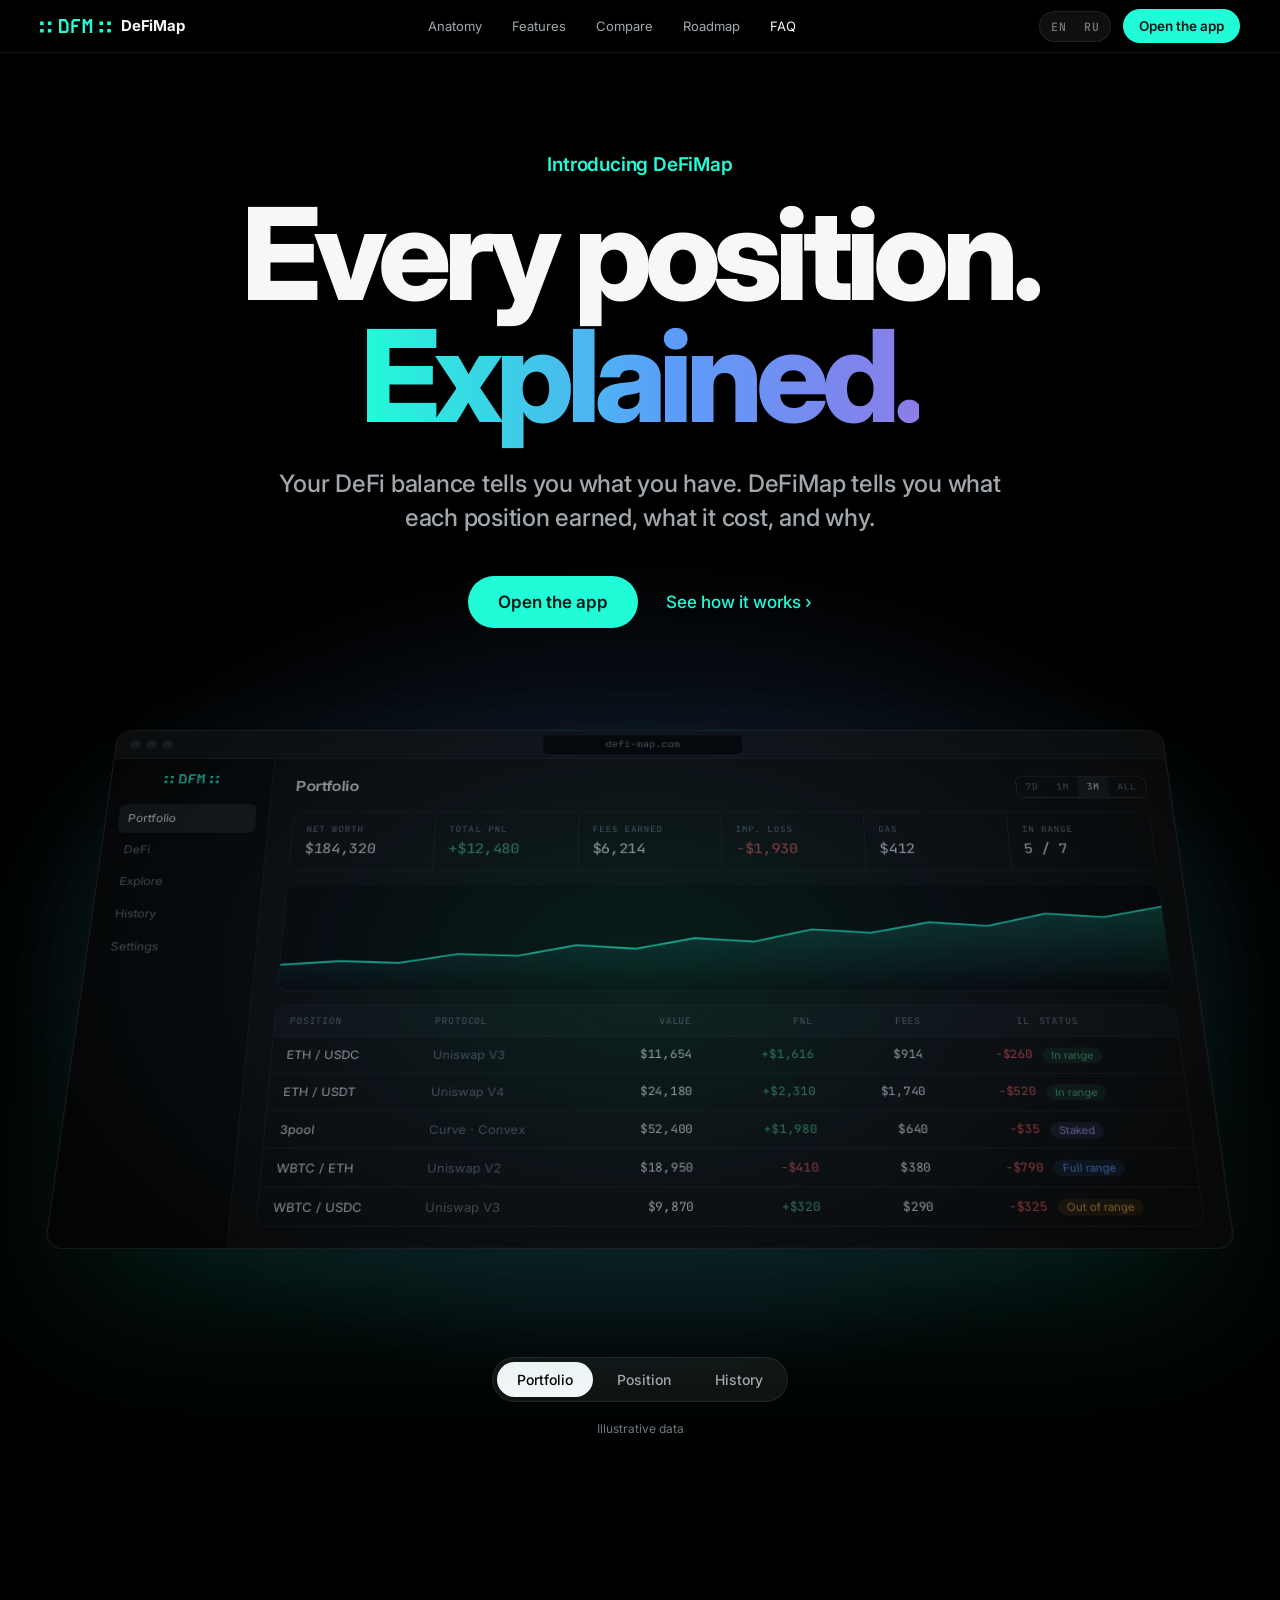
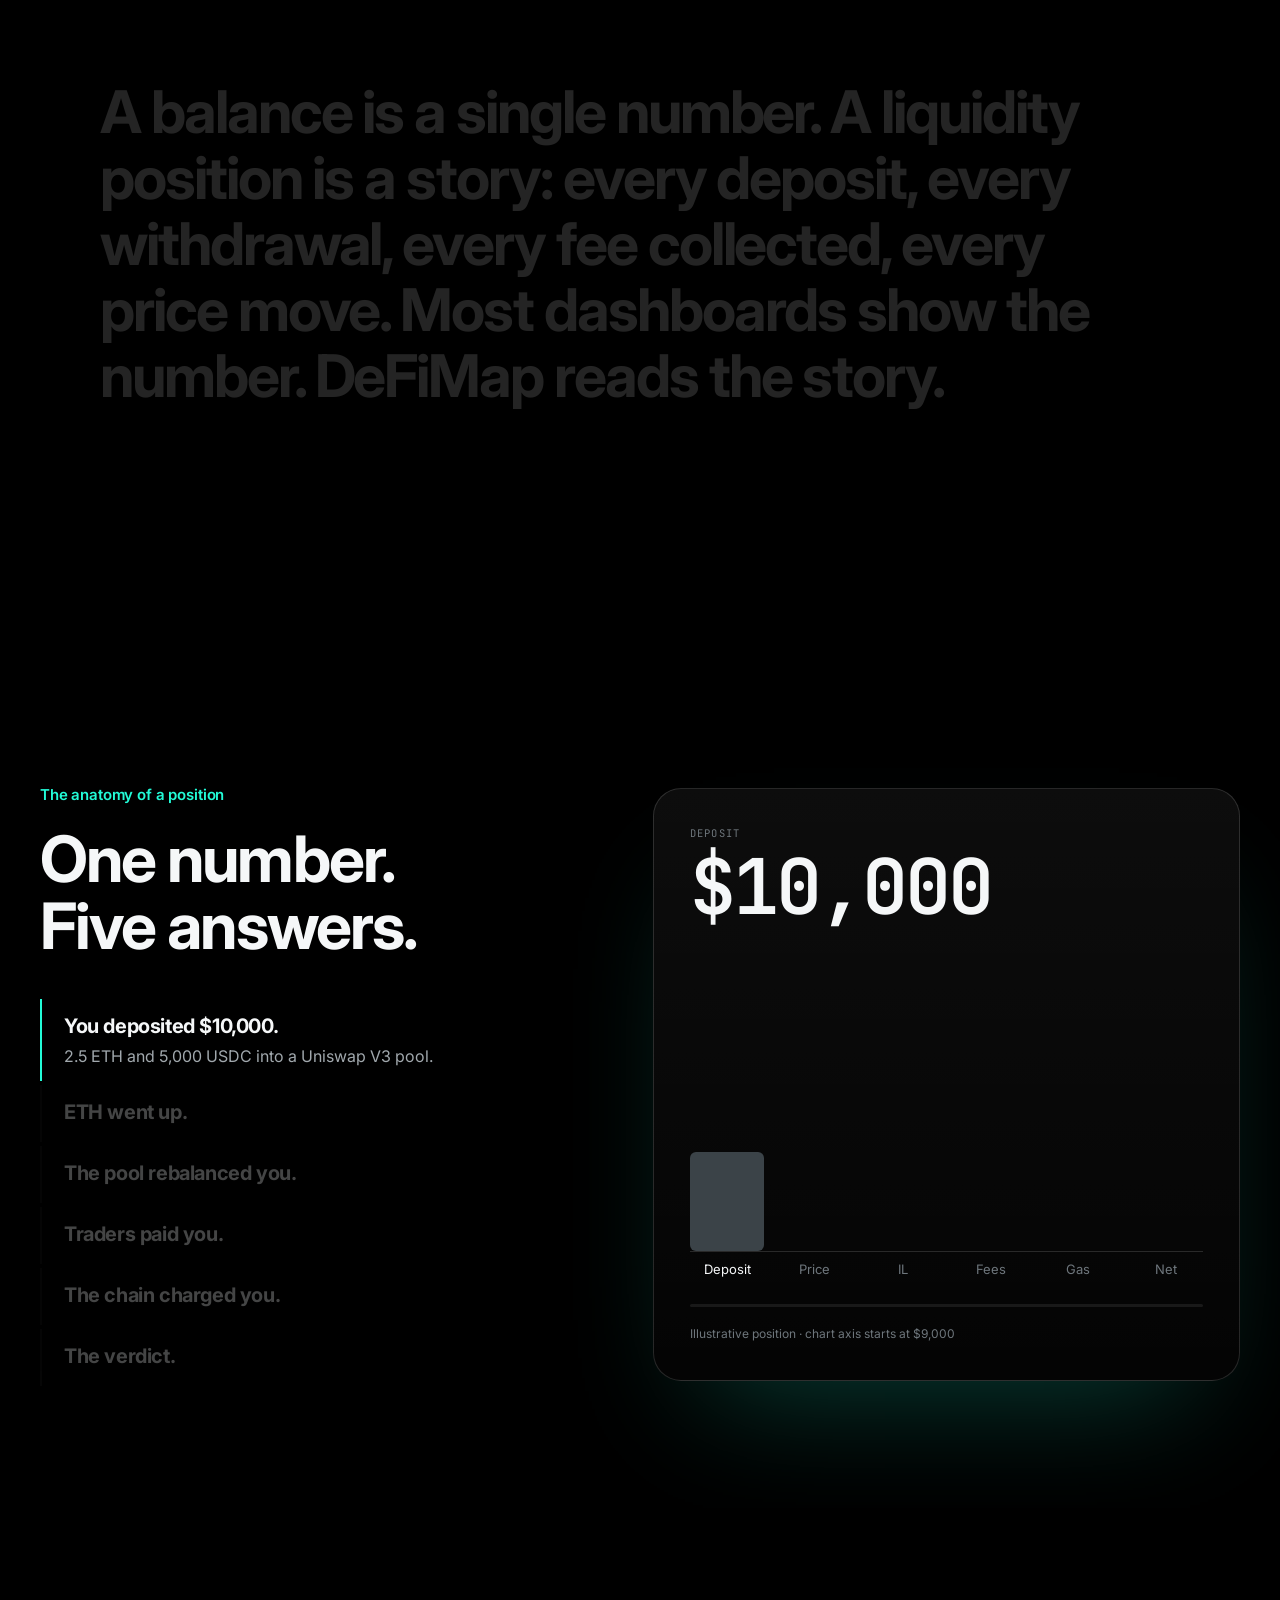
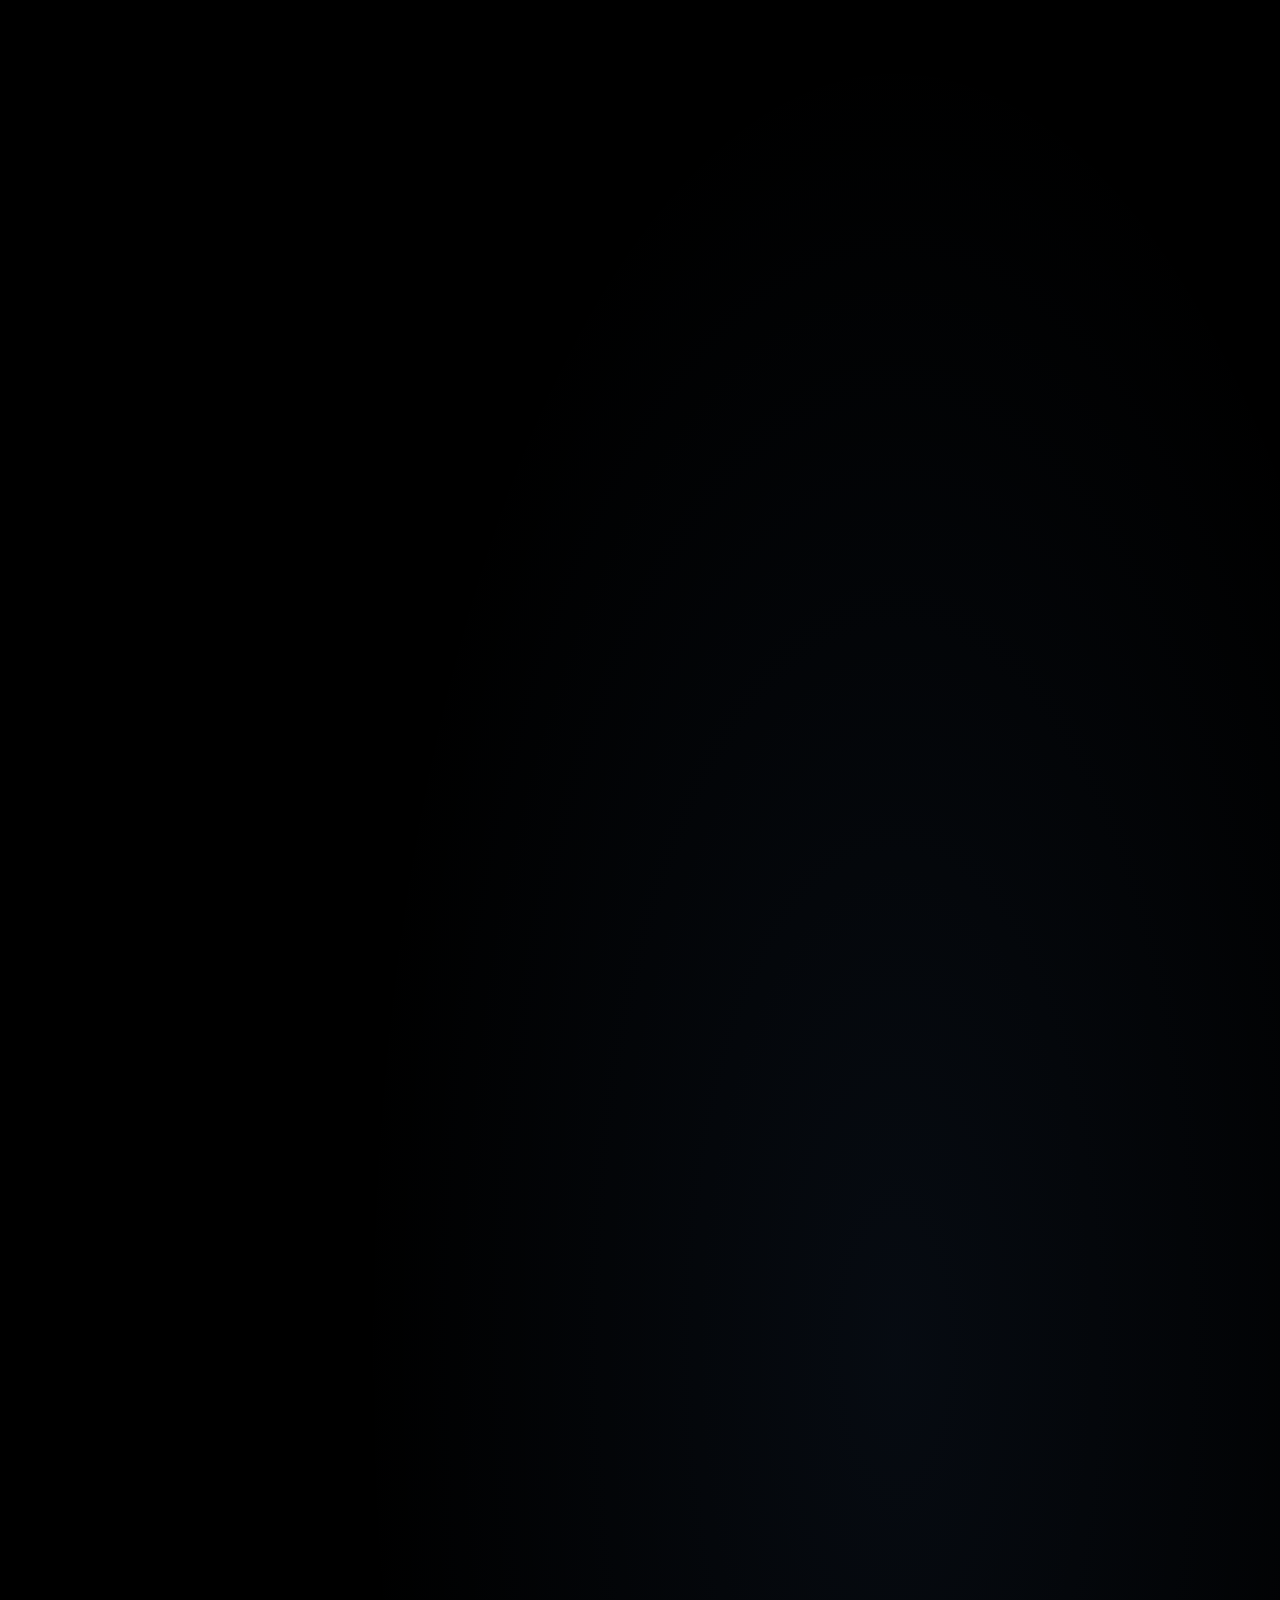
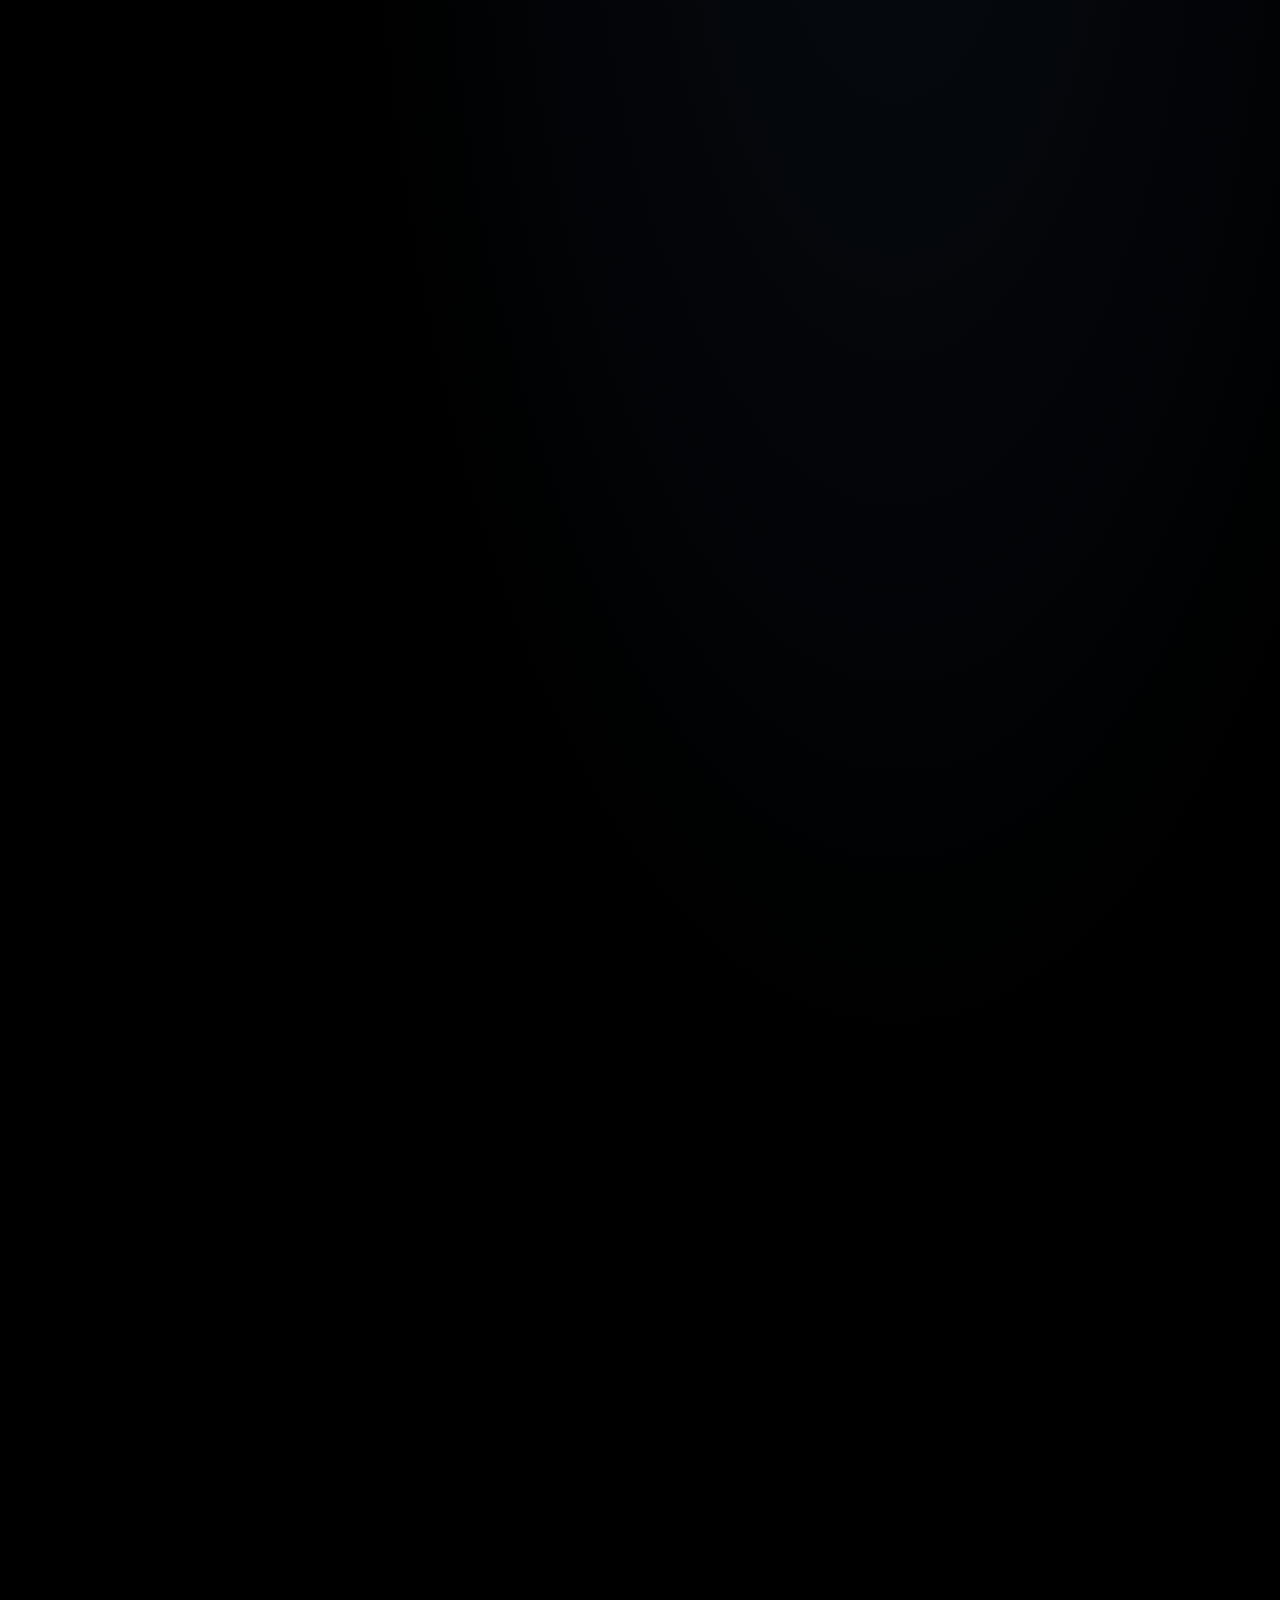
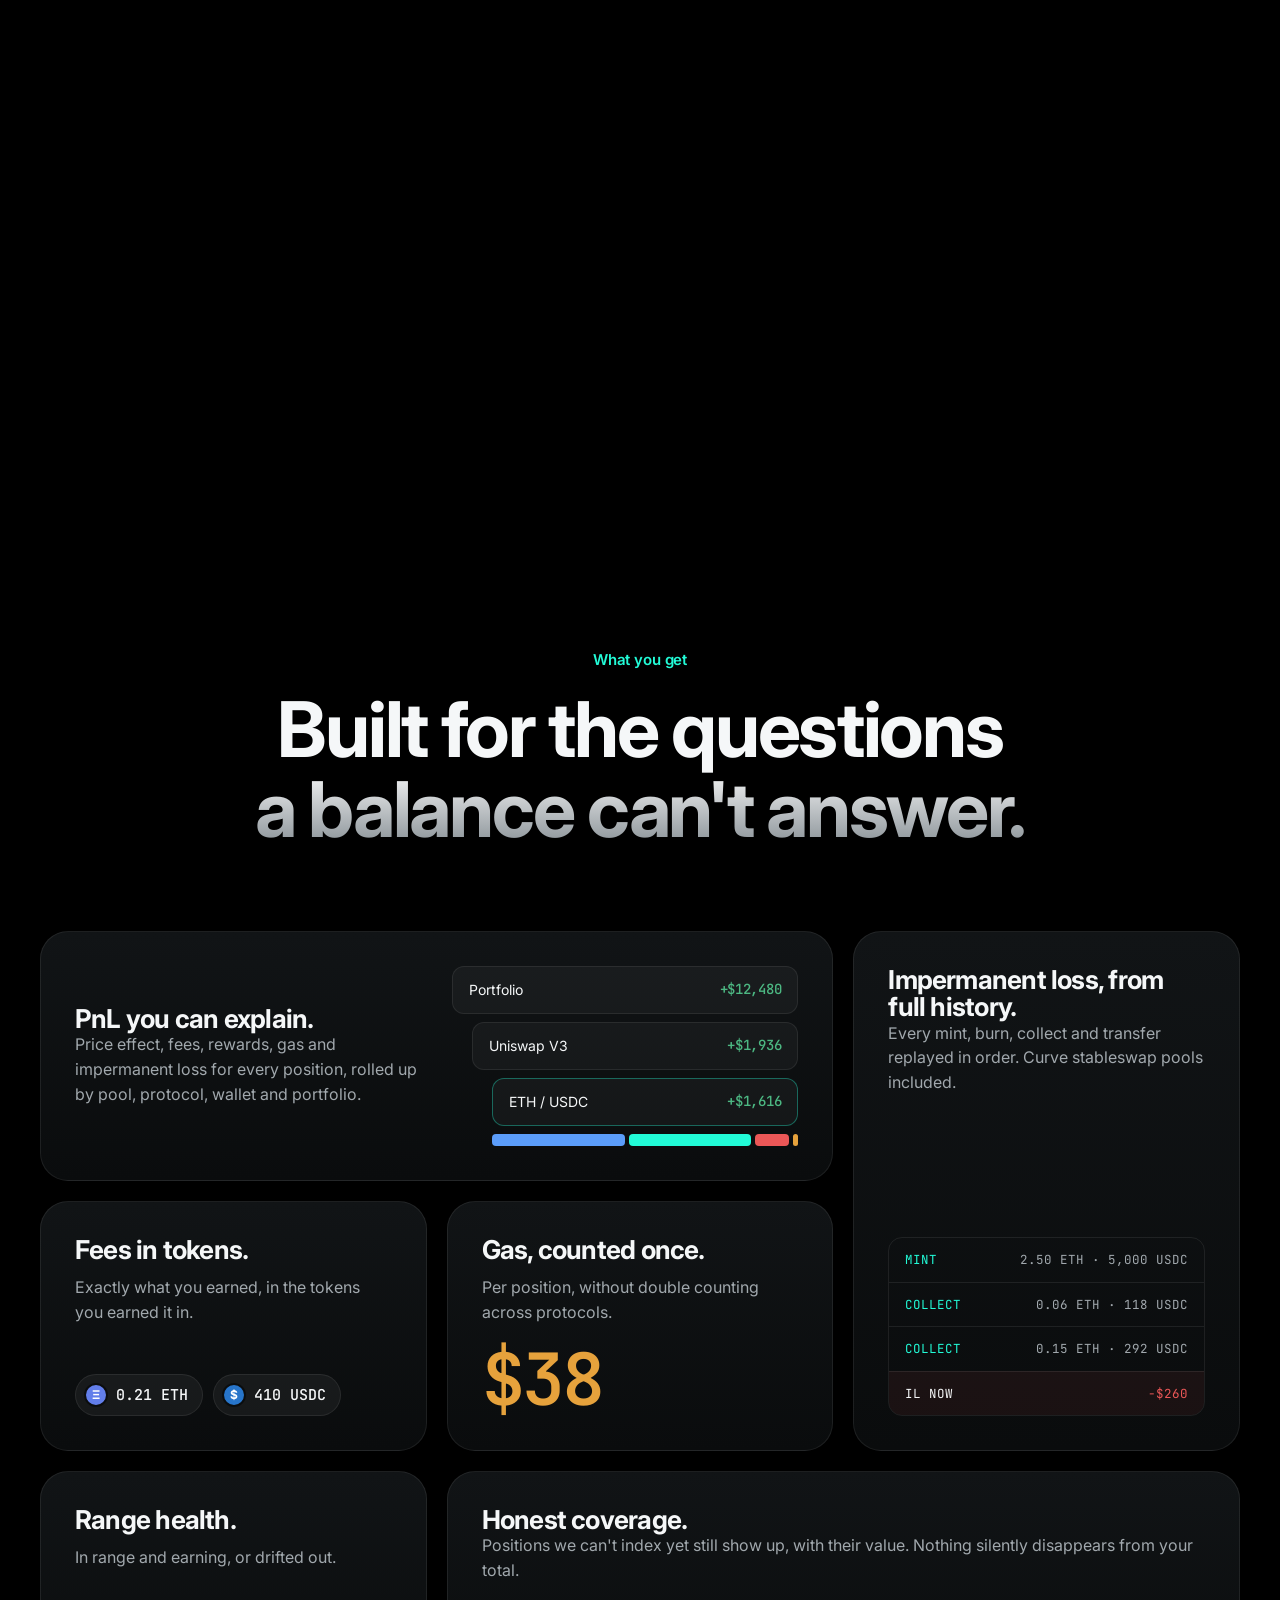
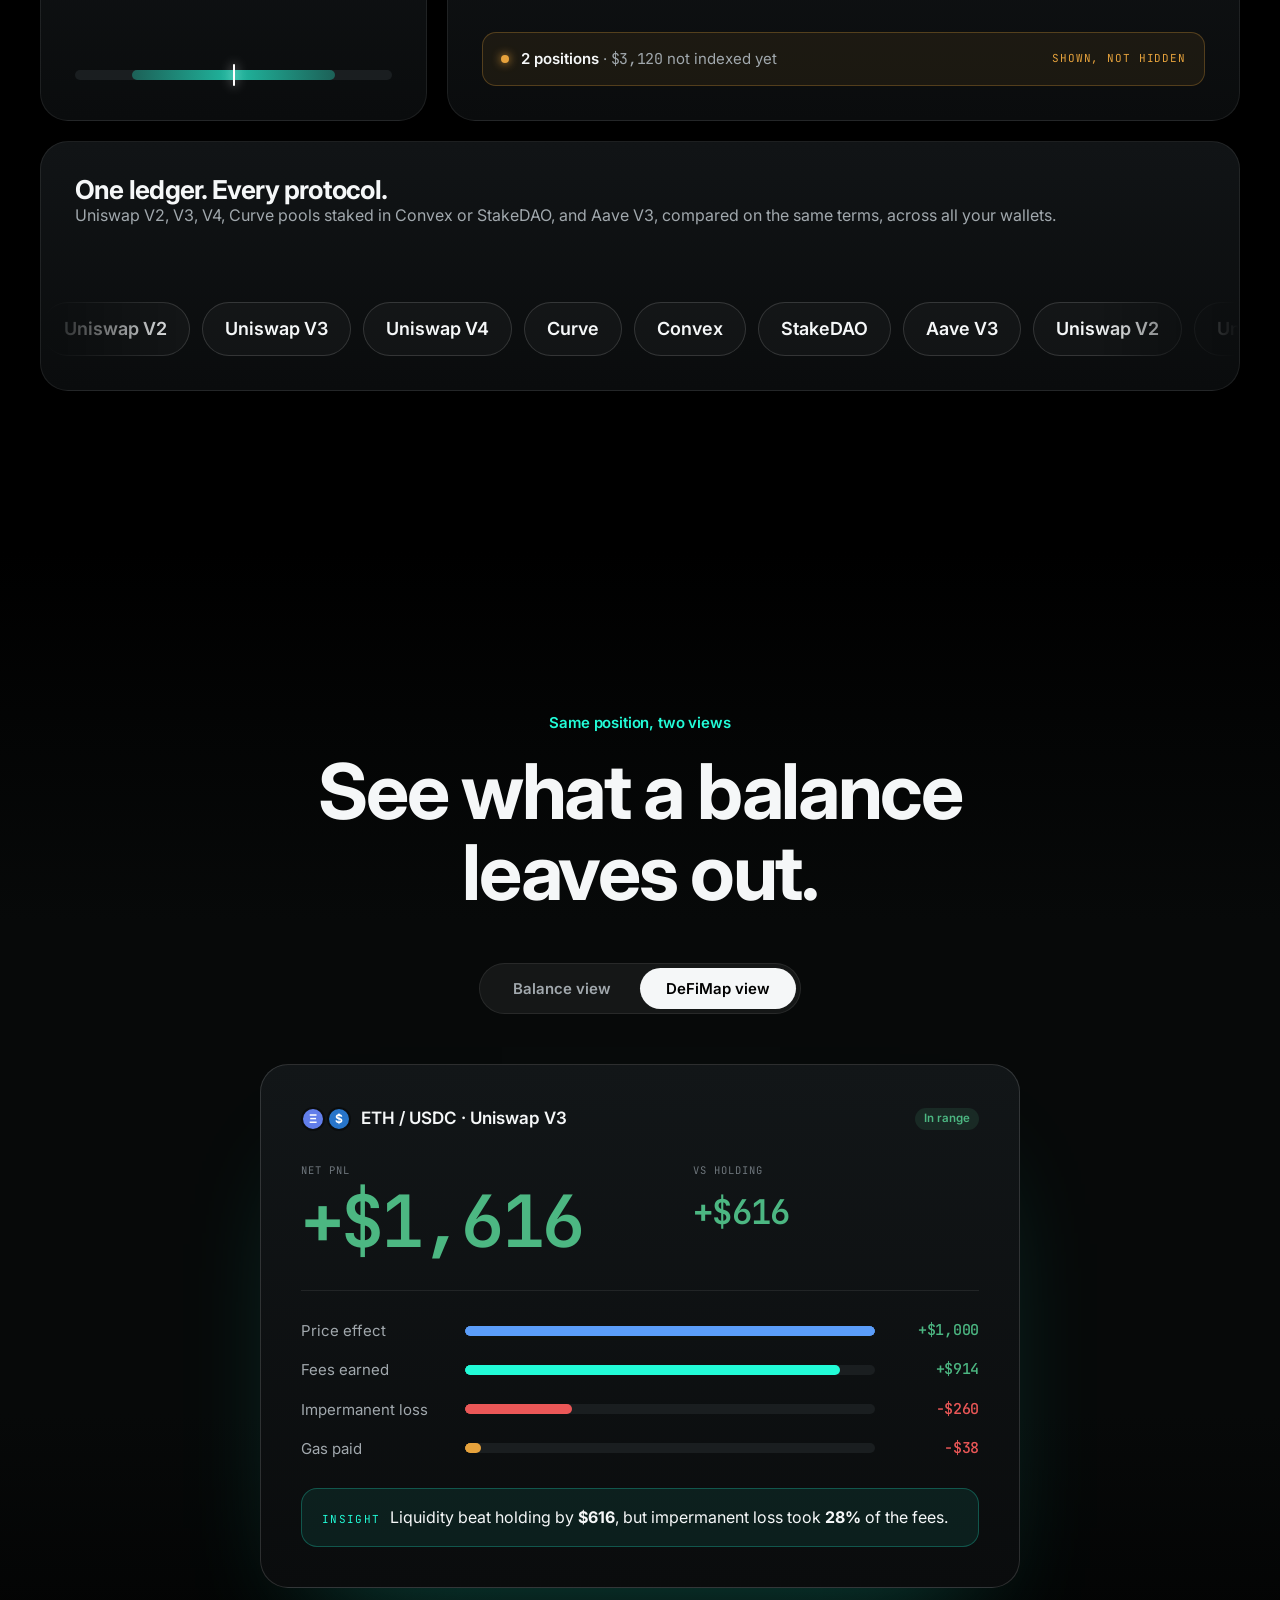
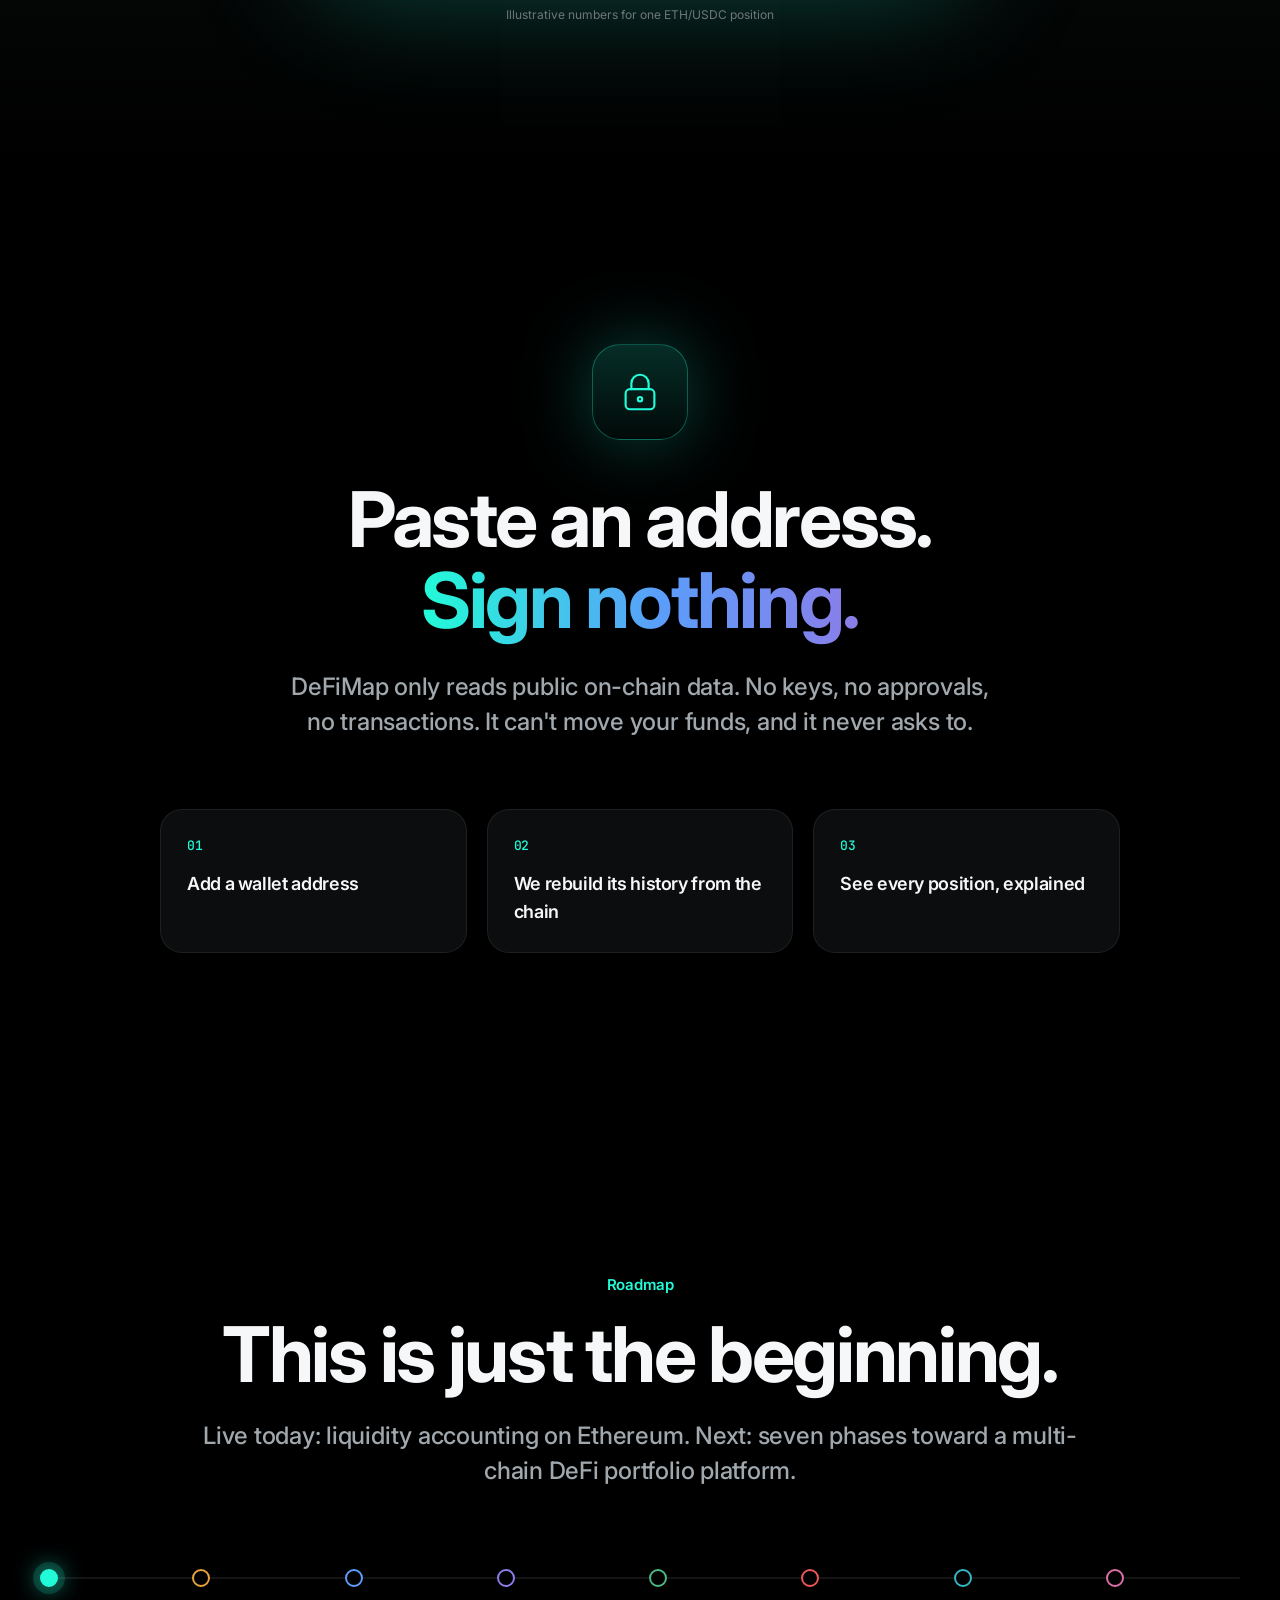
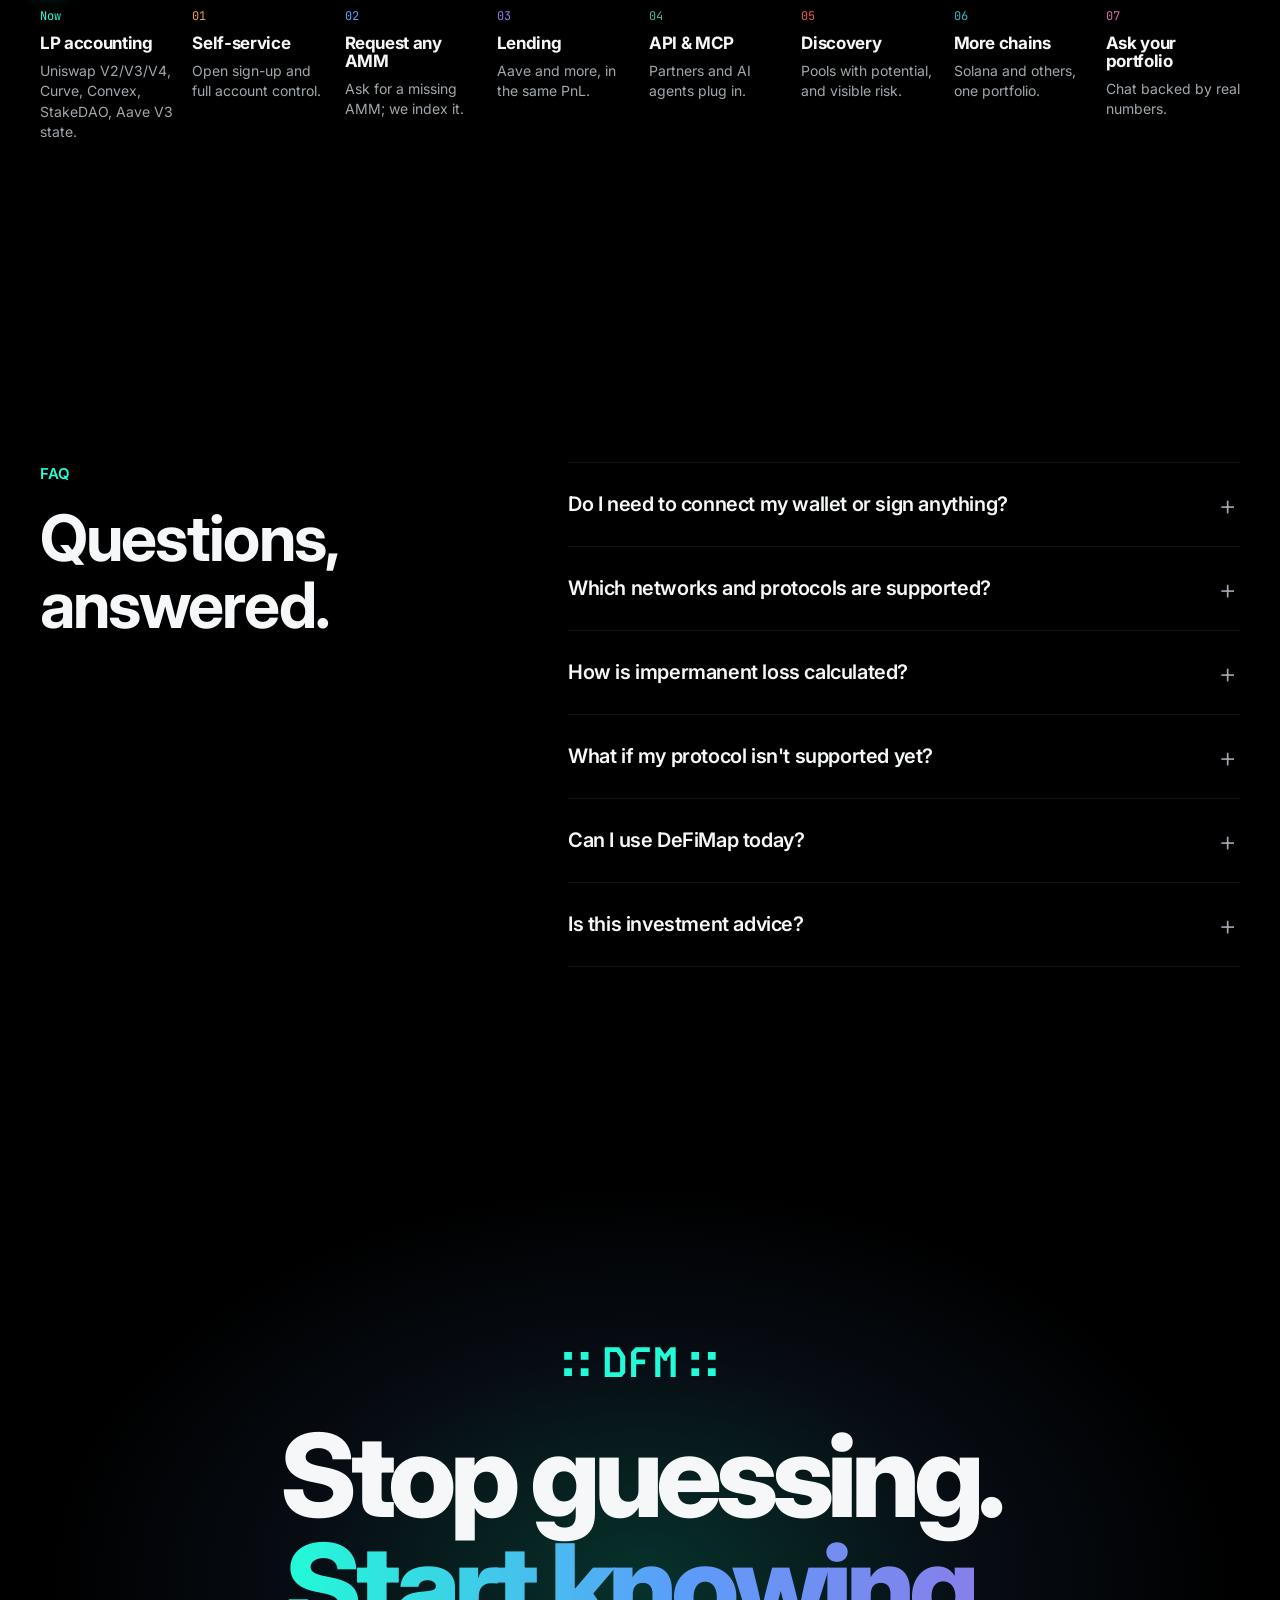
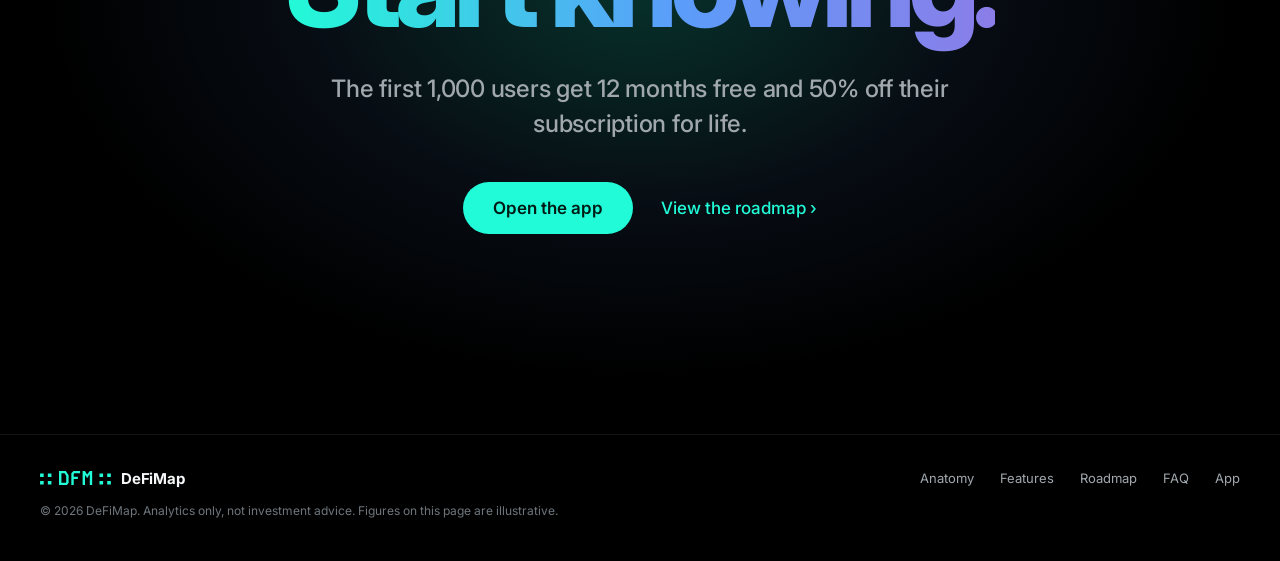
==== commit 0f398489: "Add early-user offer under the closing headline Signed-off-by: Artem Barger <artem@bargr.net>" ====
--- a/src/page.html
+++ b/src/page.html
@@ -417,6 +417,7 @@
   <div class="wrap">
     <img src="/assets/img/logo.svg" alt="" class="cta-logo">
     <h2 data-i18n="cta.title">Stop guessing.<br><span class="grad">Start knowing.</span></h2>
+    <p class="lead cta-sub" data-i18n="cta.sub">The first 1,000&nbsp;users get 12&nbsp;months free and 50%&nbsp;off their subscription for life.</p>
     <div class="actions center">
       <a class="btn btn-primary btn-lg" href="https://defi-map.com/" data-i18n="cta.open">Open the app</a>
       <a class="link-more" href="#roadmap" data-i18n="cta.roadmap">View the roadmap <span aria-hidden="true">›</span></a>
--- a/assets/css/site.css
+++ b/assets/css/site.css
@@ -320,6 +320,7 @@
 .cta .wrap { position: relative; }
 .cta-logo { height: 30px; width: auto; margin: 0 auto 44px; }
 .cta h2 { font-size: clamp(52px, 9vw, 120px); font-weight: 800; letter-spacing: -.055em; line-height: .95; }
+.cta-sub { max-width: 640px; margin: 32px auto 0; }
 
 /* footer */
 .foot { border-top: 1px solid var(--line); padding: 32px 0 40px; font-size: 13px; }
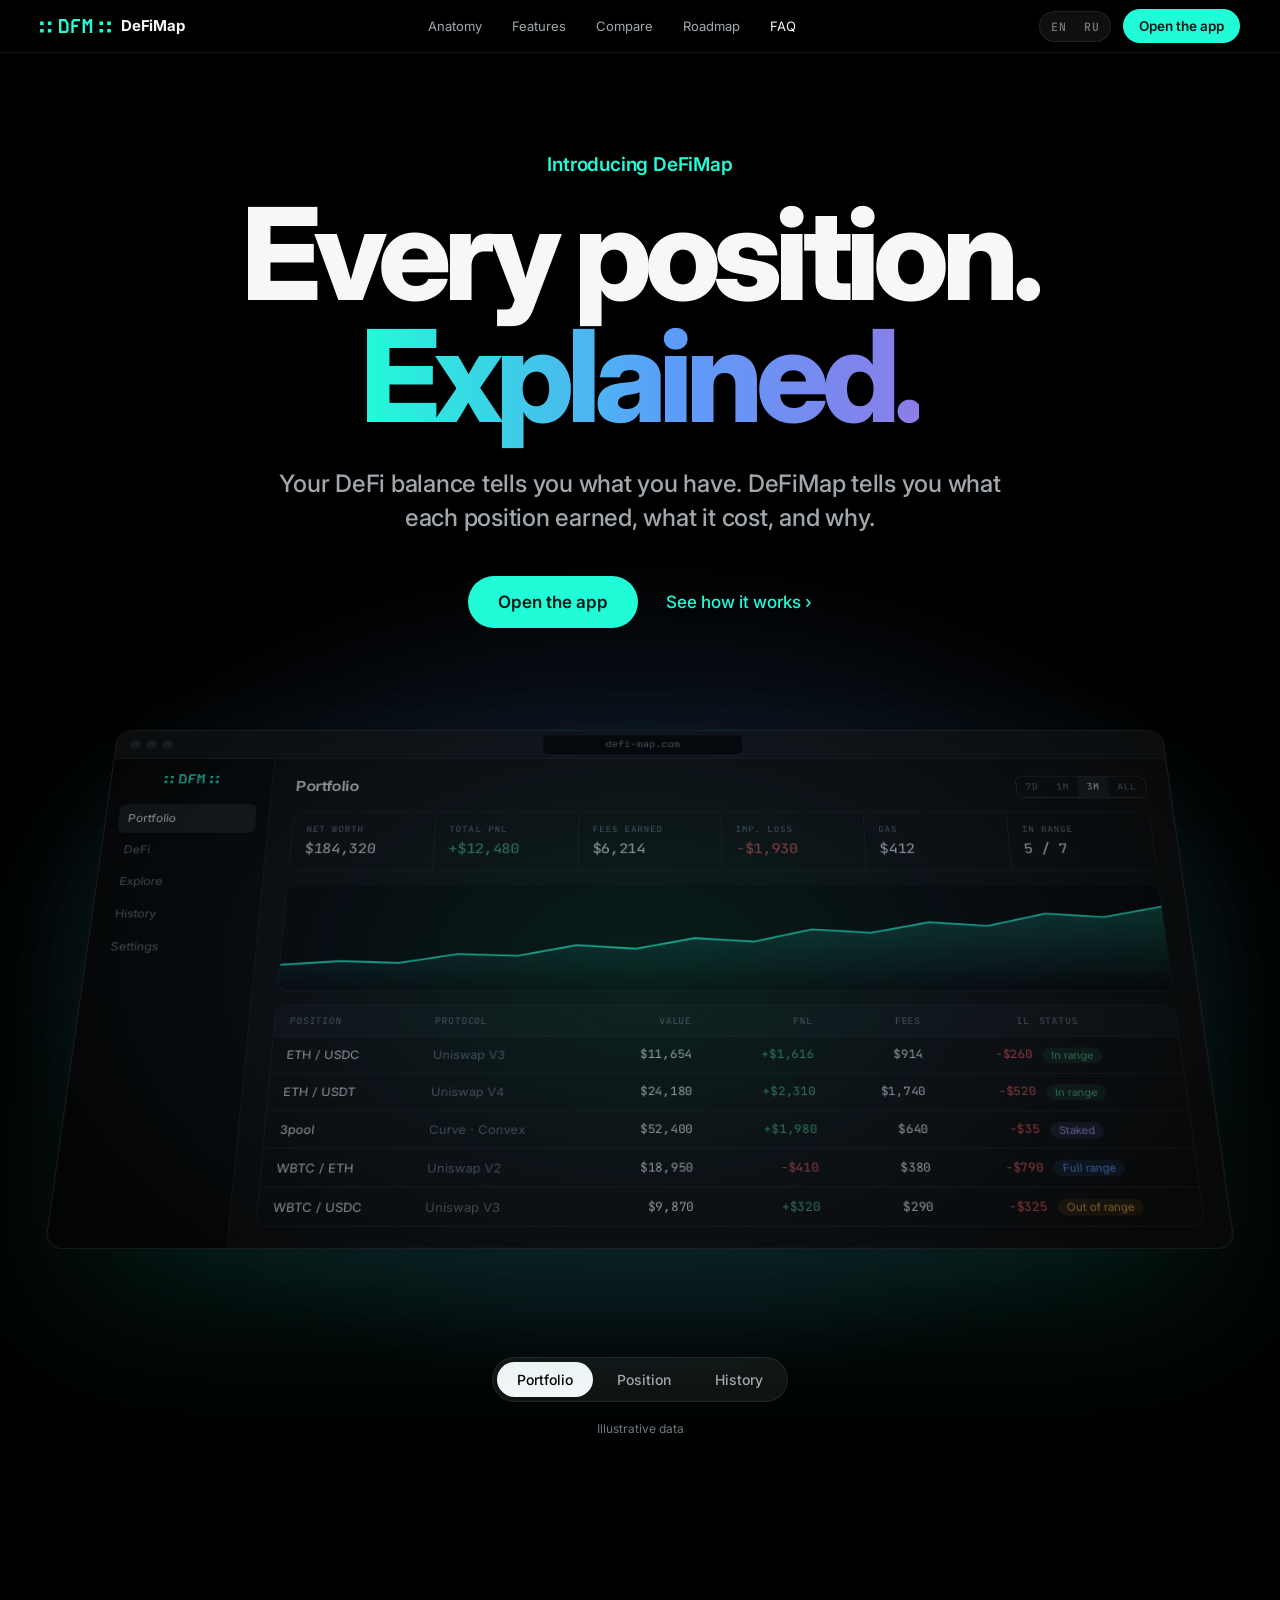
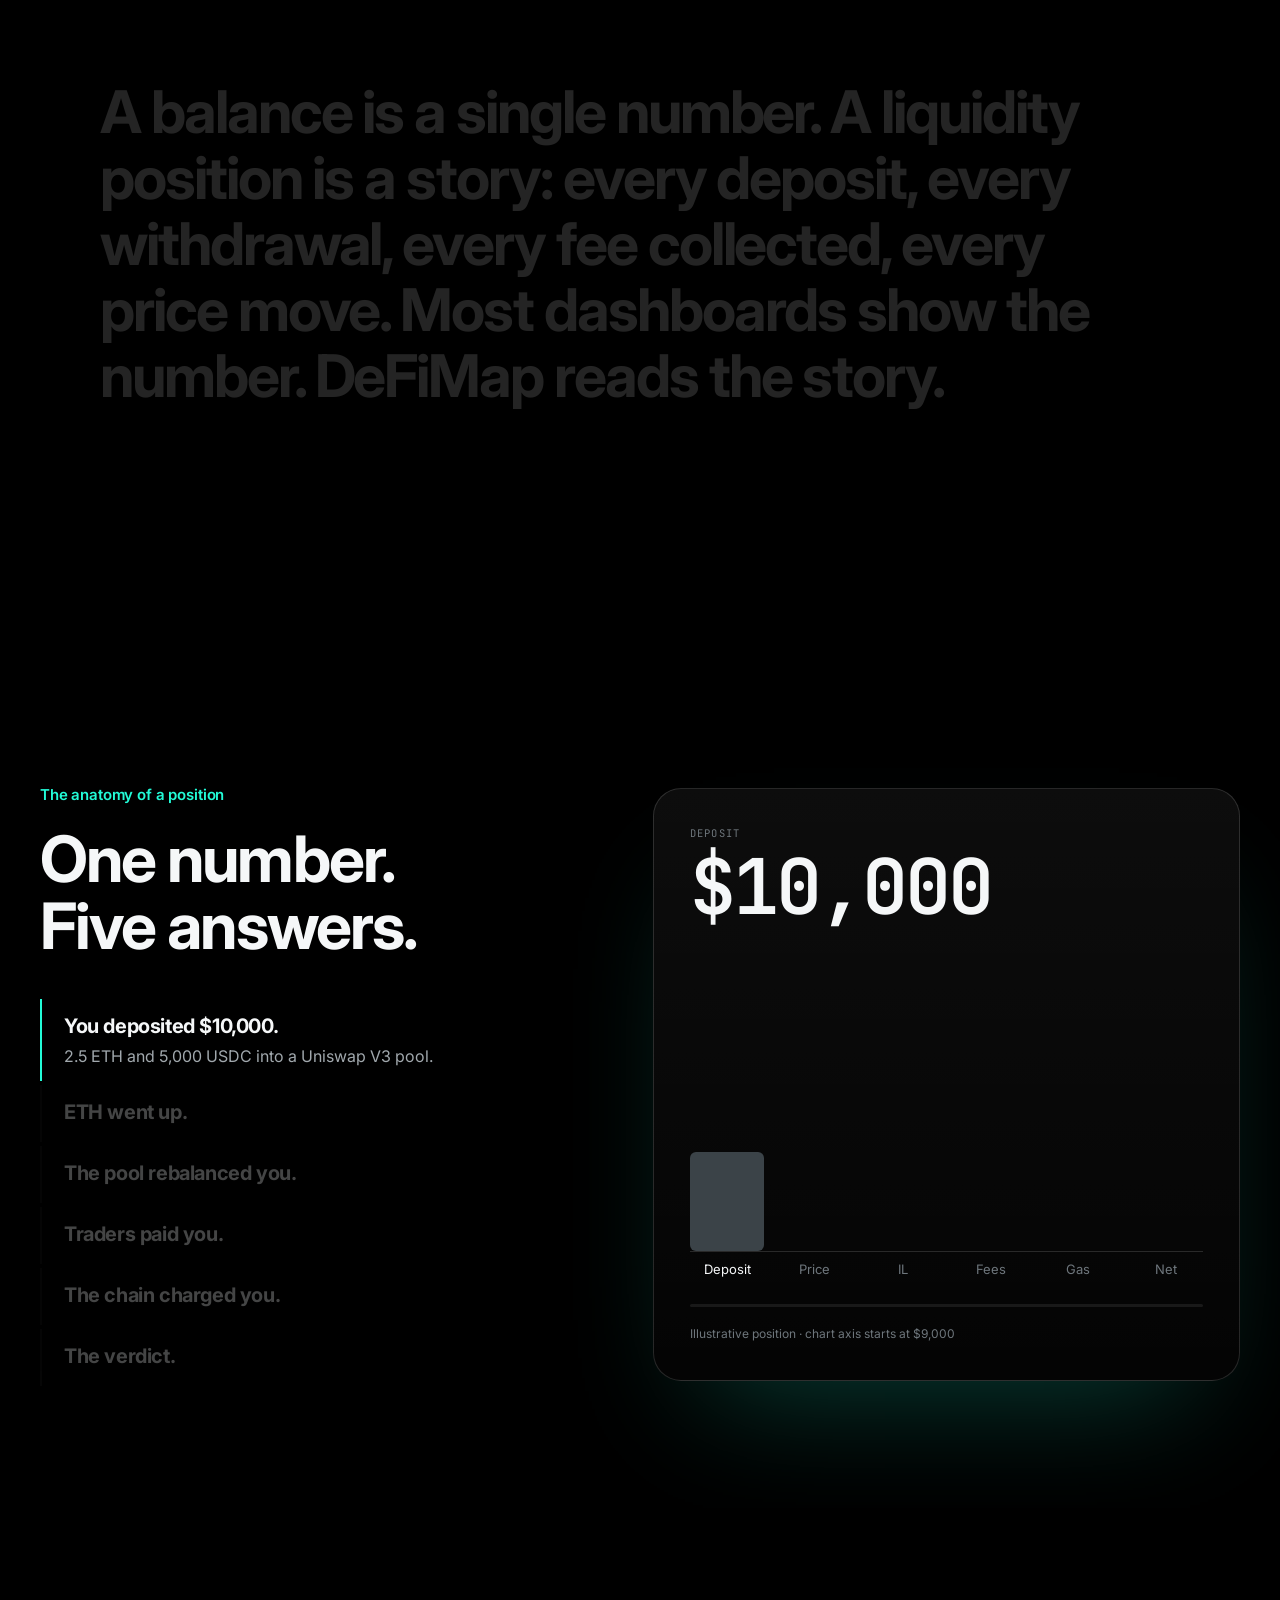
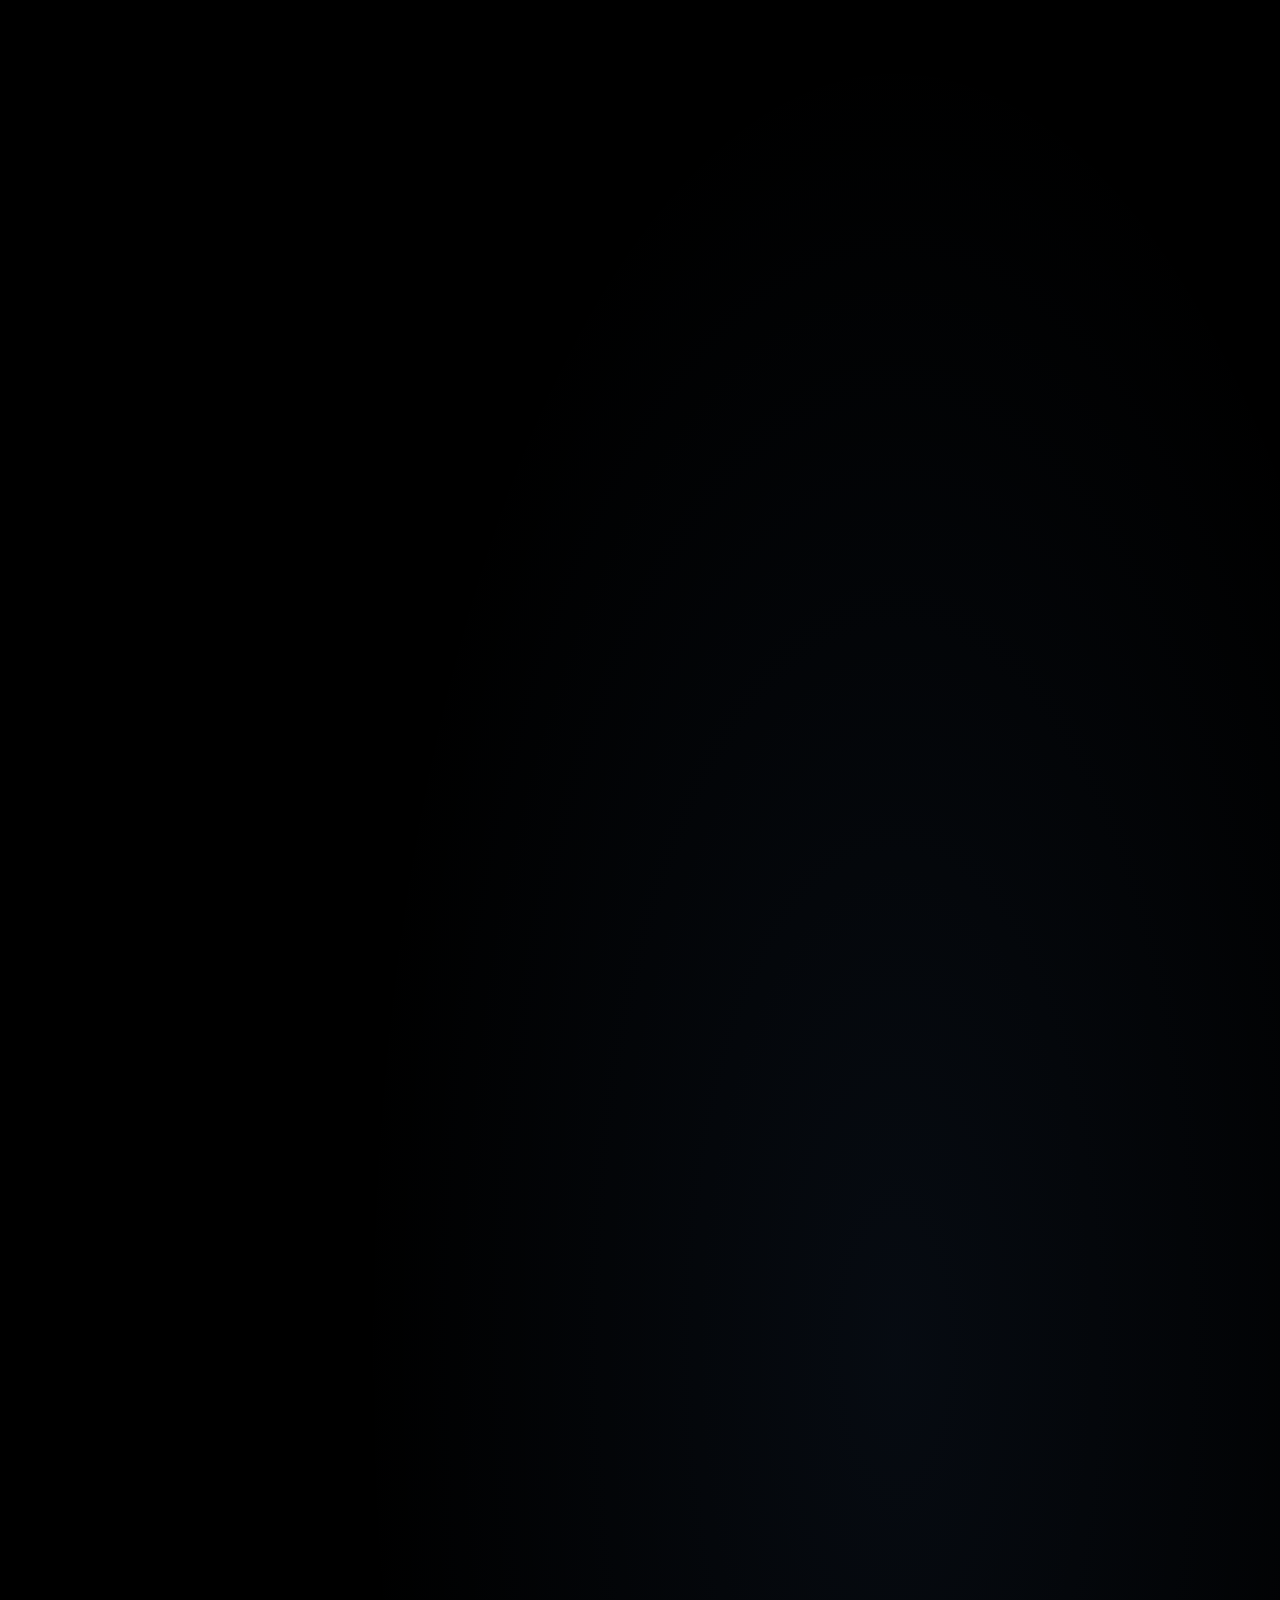
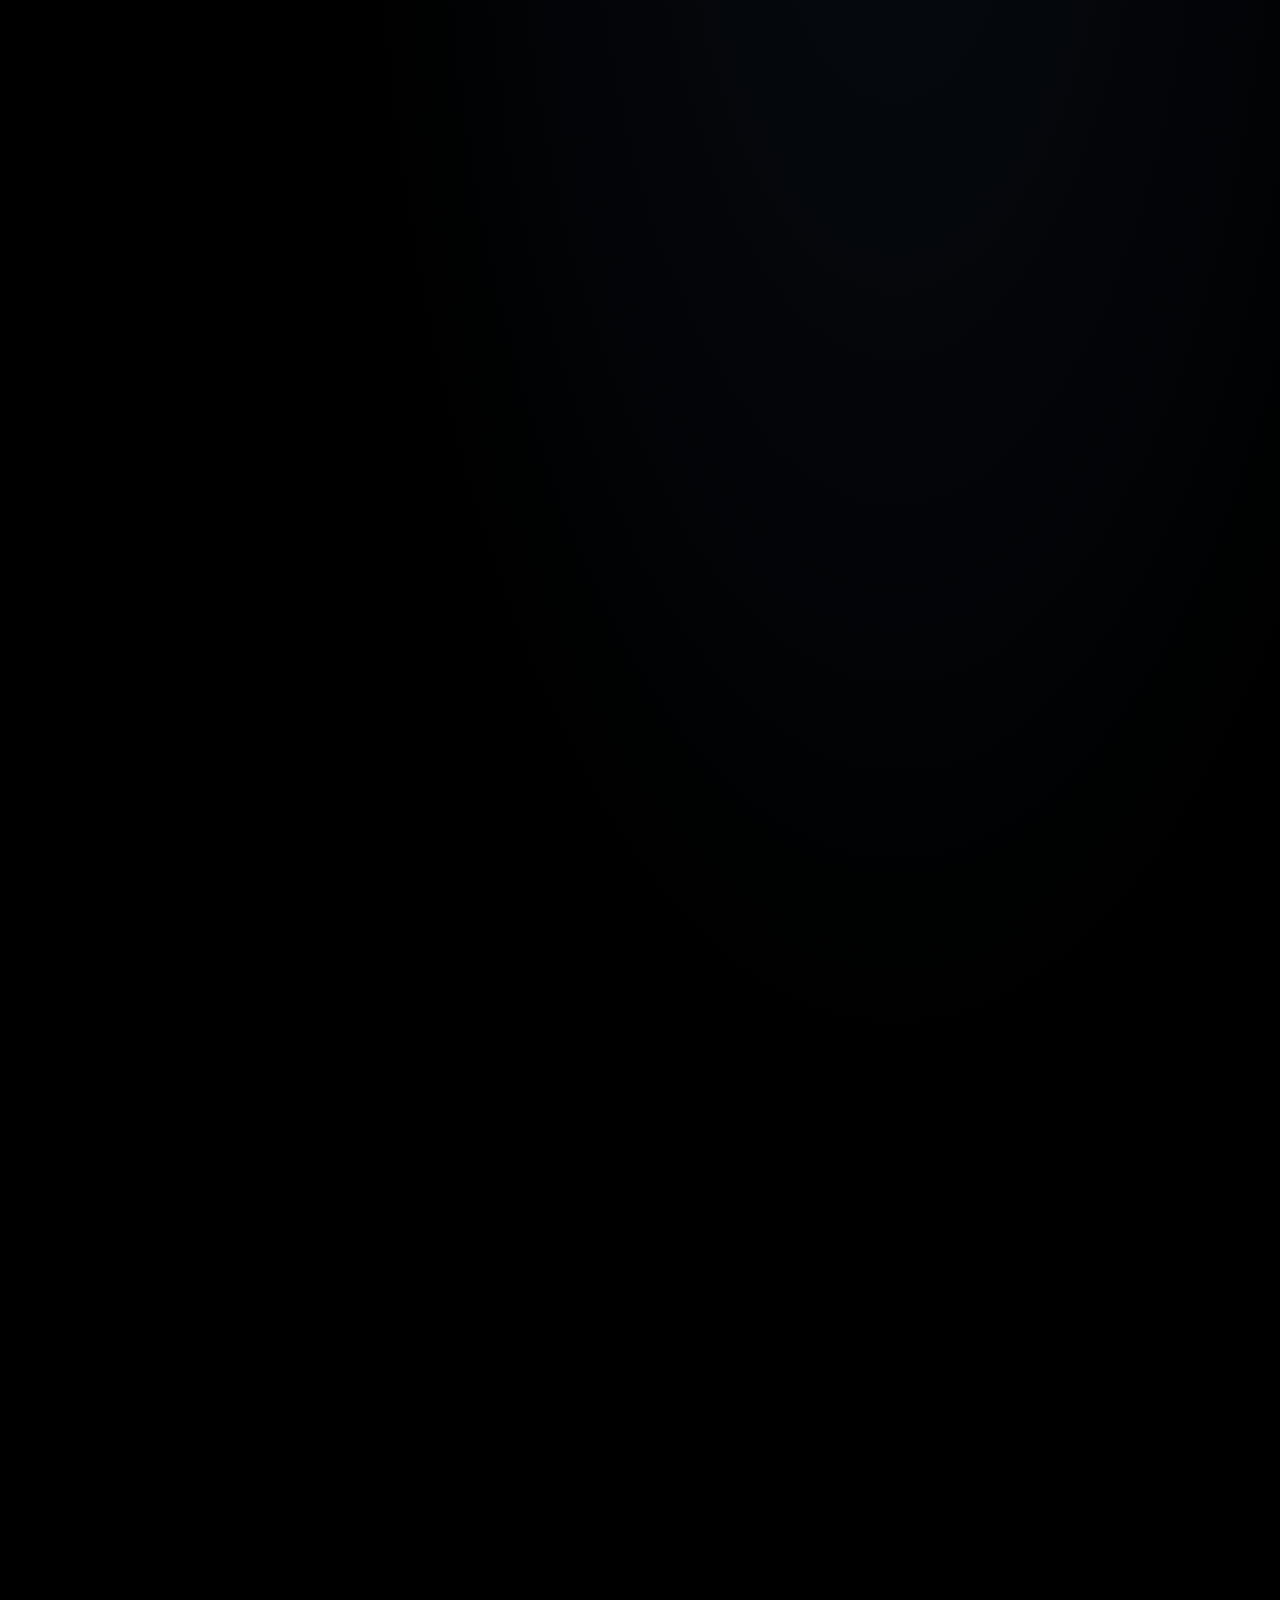
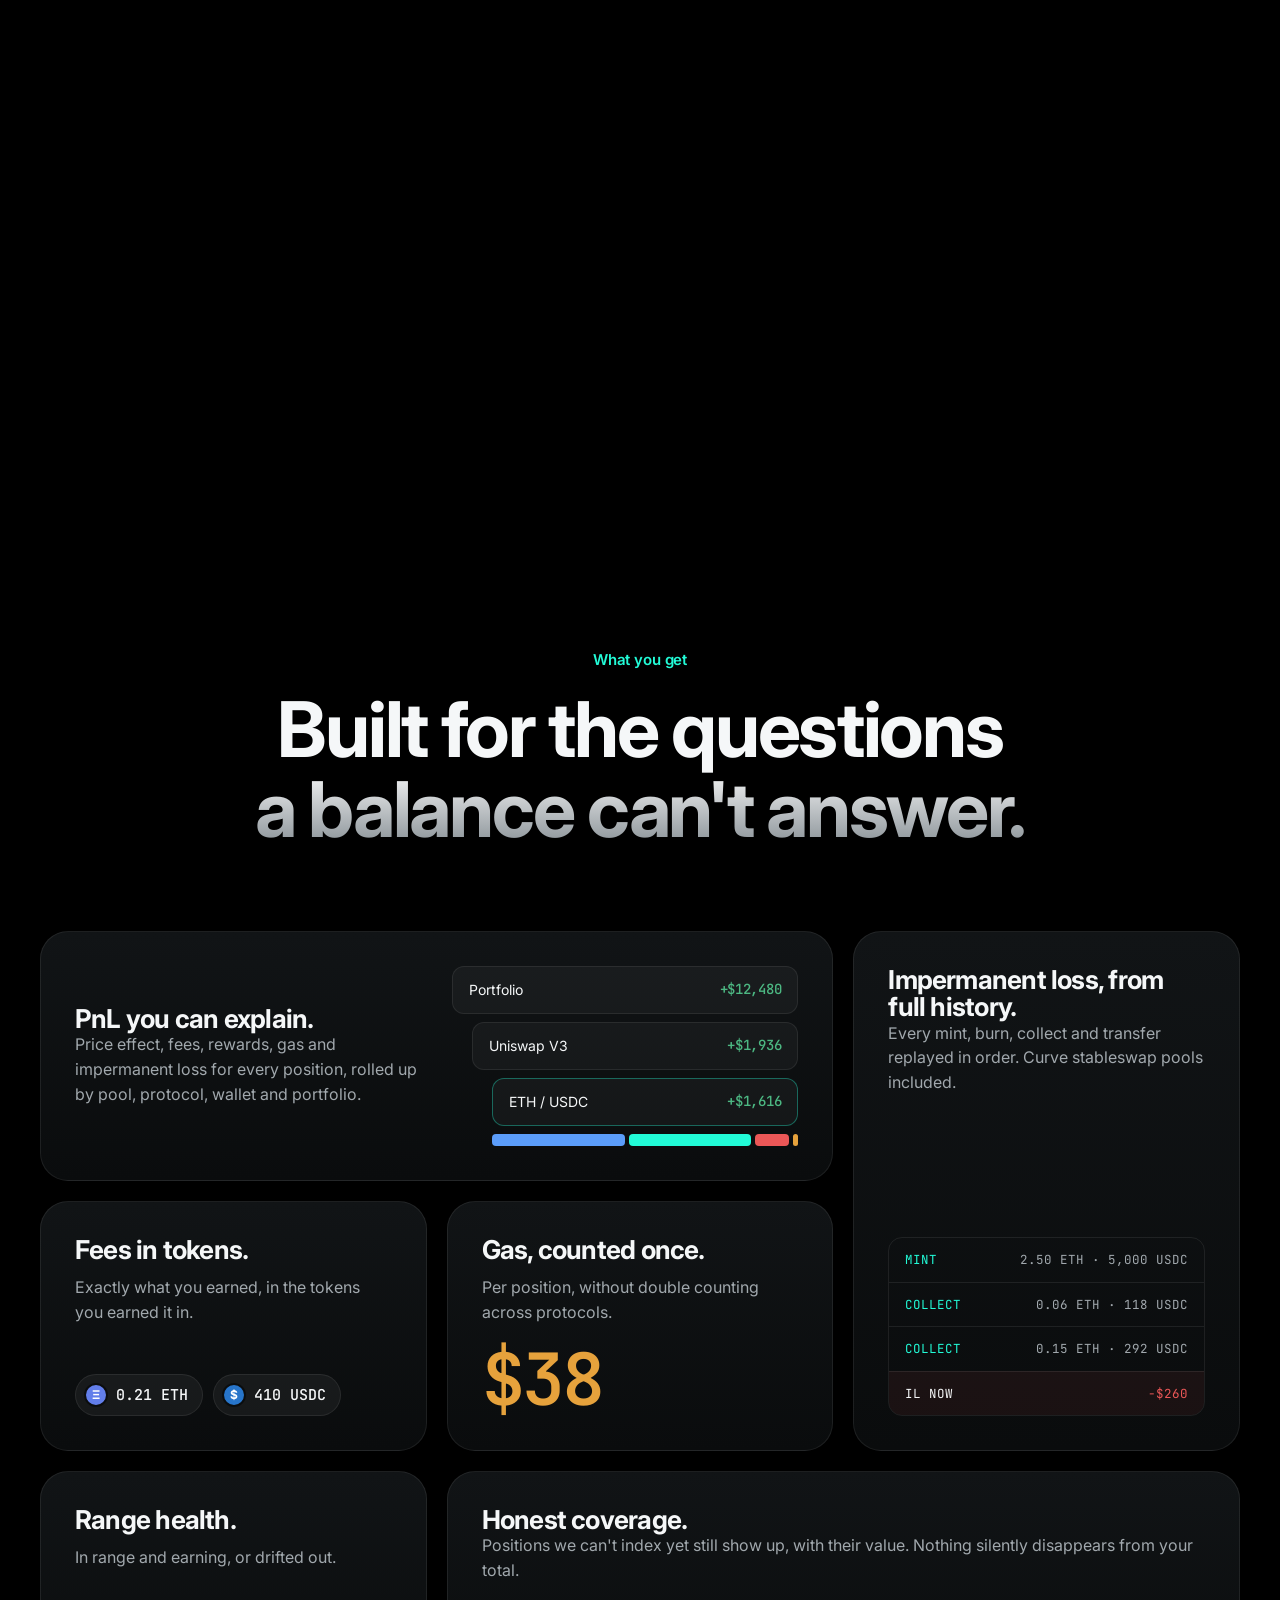
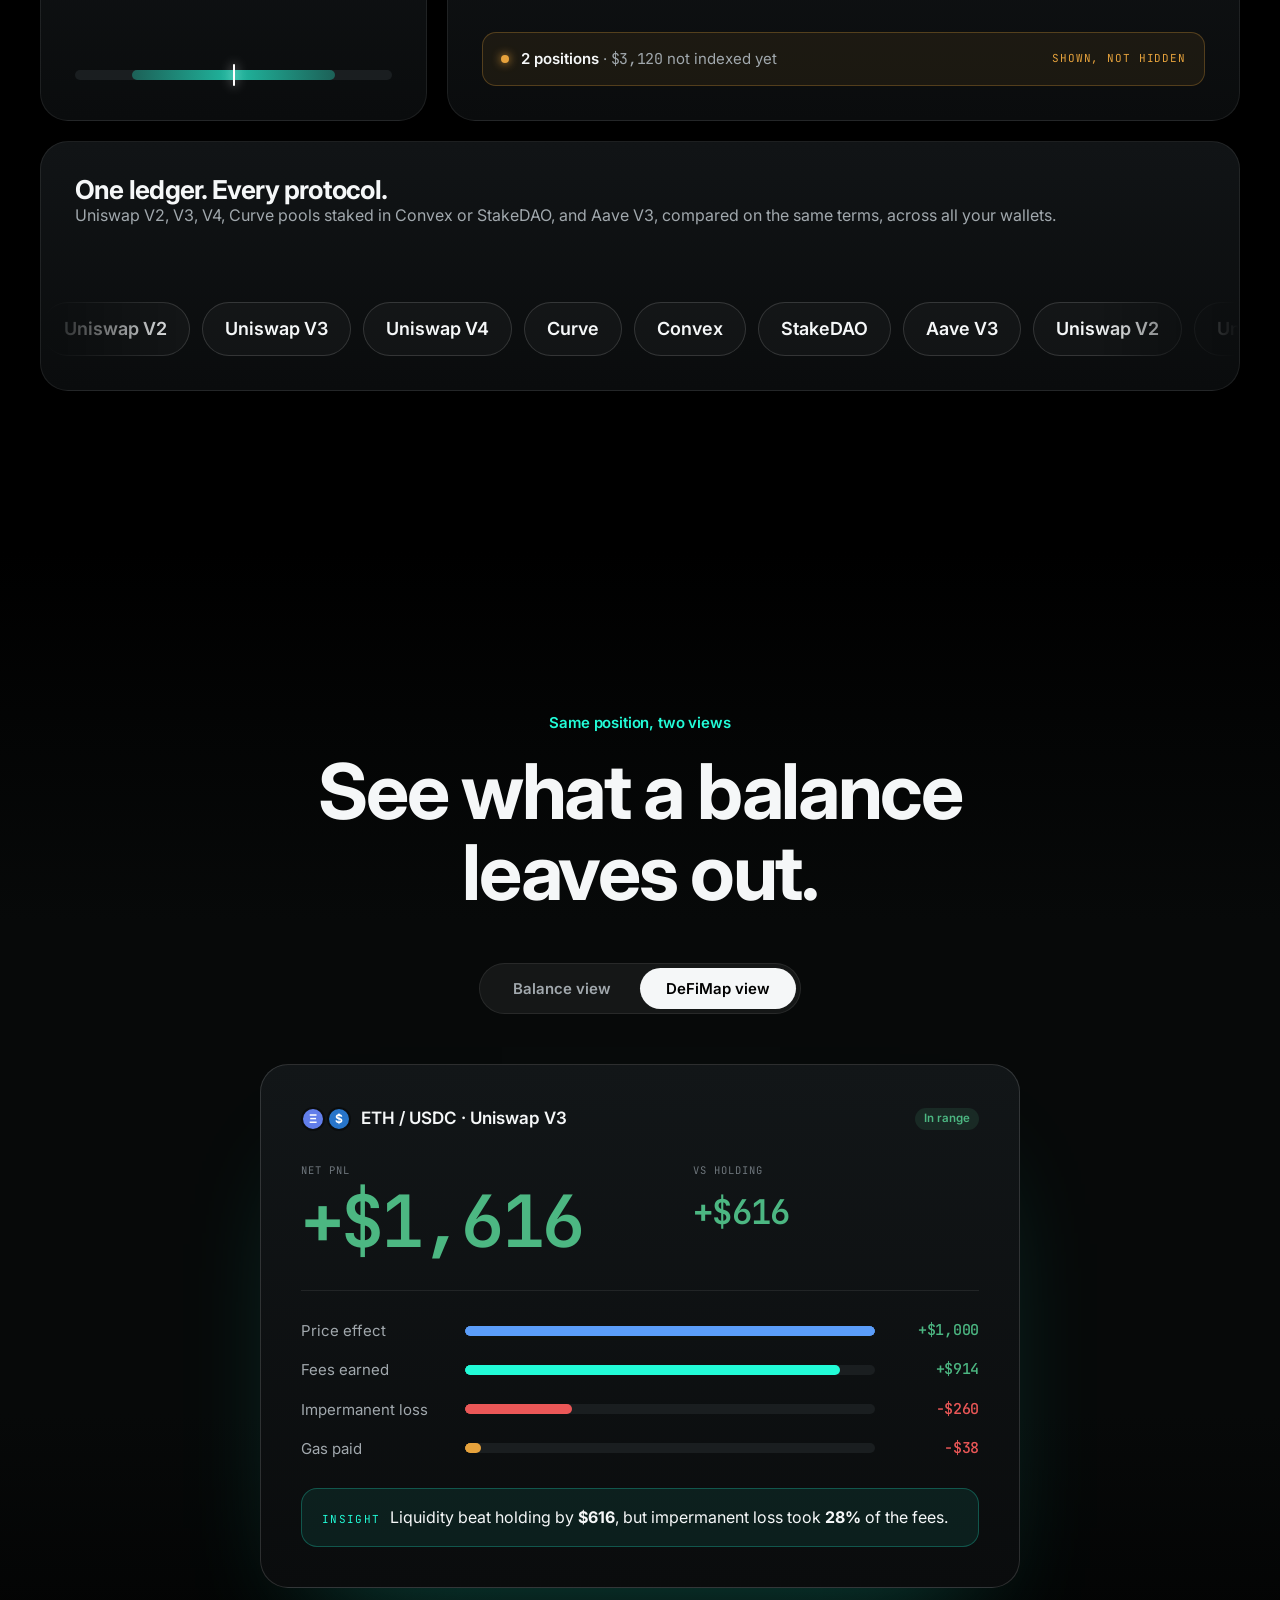
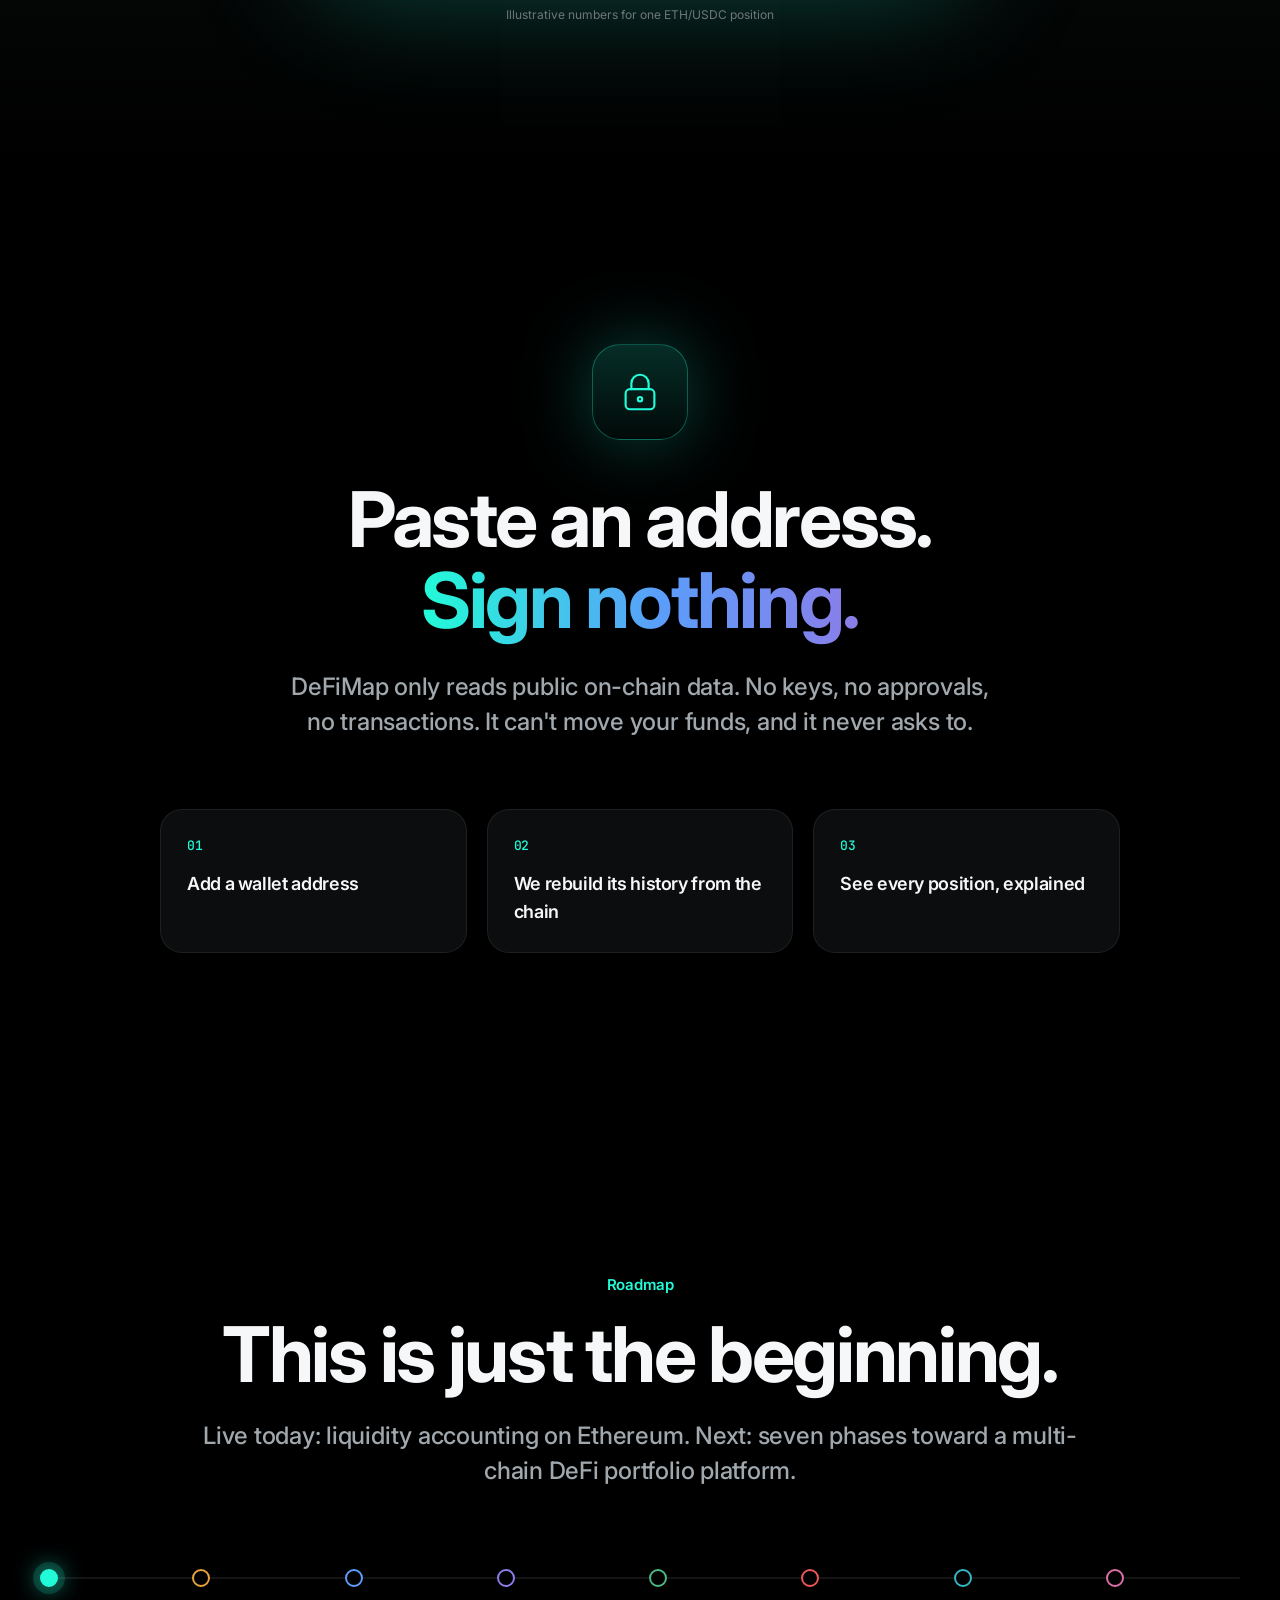
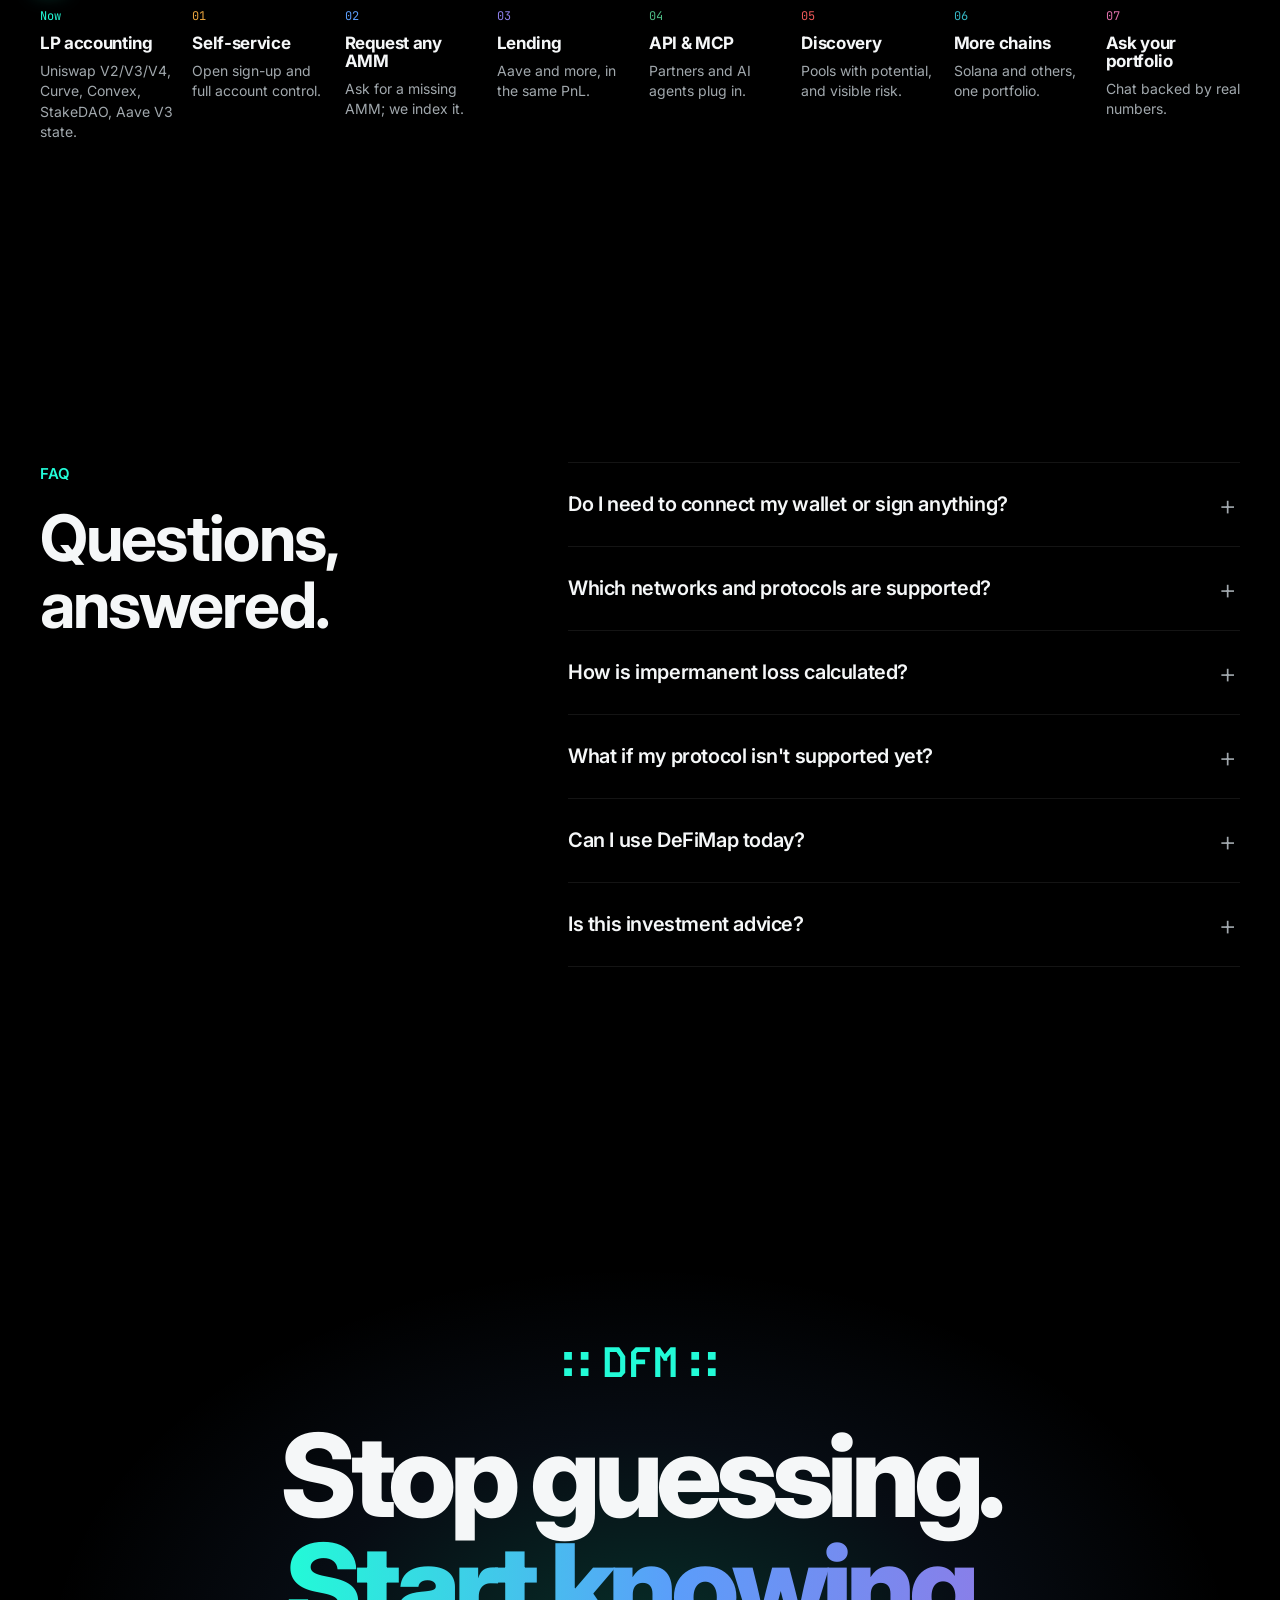
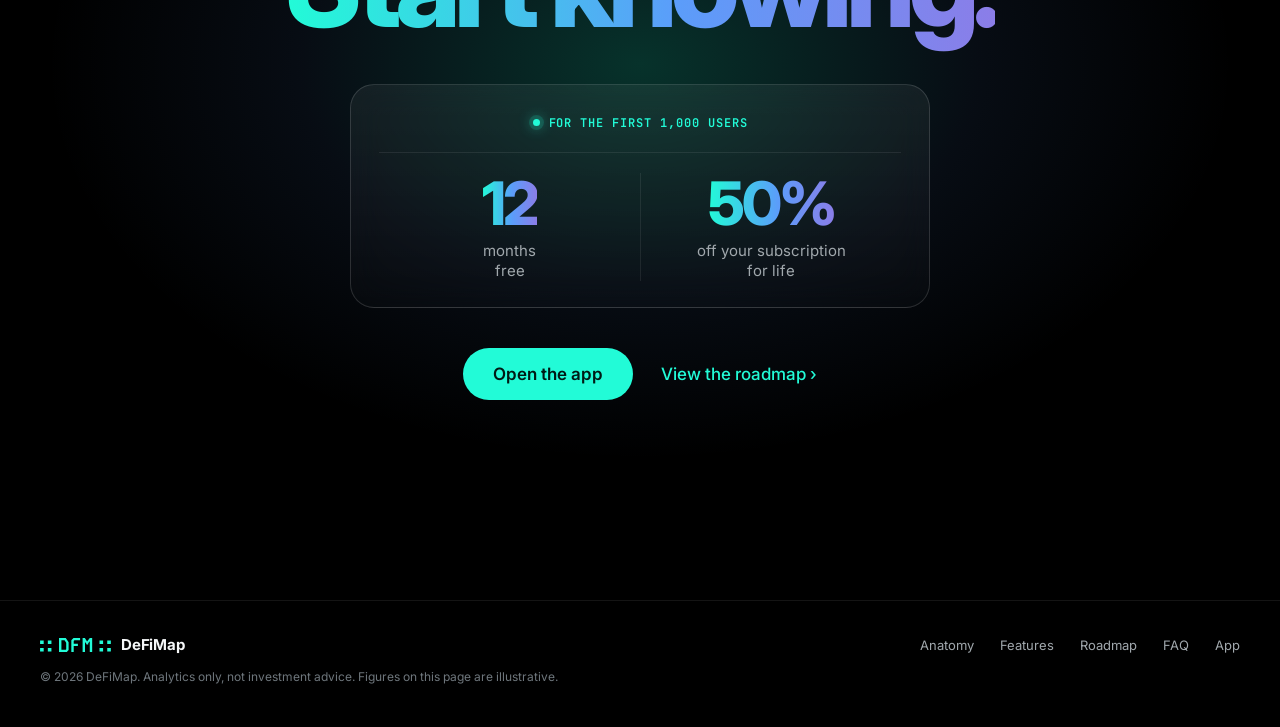
==== commit 7246bcfc: "Present the early-user offer as a card Signed-off-by: Artem Barger <artem@bargr.net>" ====
--- a/src/page.html
+++ b/src/page.html
@@ -417,7 +417,13 @@
   <div class="wrap">
     <img src="/assets/img/logo.svg" alt="" class="cta-logo">
     <h2 data-i18n="cta.title">Stop guessing.<br><span class="grad">Start knowing.</span></h2>
-    <p class="lead cta-sub" data-i18n="cta.sub">The first 1,000&nbsp;users get 12&nbsp;months free and 50%&nbsp;off their subscription for life.</p>
+    <div class="offer">
+      <p class="offer-tag"><span class="offer-dot" aria-hidden="true"></span><span data-i18n="cta.offer.tag">For the first 1,000 users</span></p>
+      <div class="offer-grid">
+        <p class="offer-item"><span class="offer-num grad">12</span><span class="offer-lbl" data-i18n="cta.offer.free">months<br>free</span></p>
+        <p class="offer-item"><span class="offer-num grad">50%</span><span class="offer-lbl" data-i18n="cta.offer.off">off your subscription<br>for&nbsp;life</span></p>
+      </div>
+    </div>
     <div class="actions center">
       <a class="btn btn-primary btn-lg" href="https://defi-map.com/" data-i18n="cta.open">Open the app</a>
       <a class="link-more" href="#roadmap" data-i18n="cta.roadmap">View the roadmap <span aria-hidden="true">›</span></a>
--- a/assets/css/site.css
+++ b/assets/css/site.css
@@ -320,7 +320,15 @@
 .cta .wrap { position: relative; }
 .cta-logo { height: 30px; width: auto; margin: 0 auto 44px; }
 .cta h2 { font-size: clamp(52px, 9vw, 120px); font-weight: 800; letter-spacing: -.055em; line-height: .95; }
-.cta-sub { max-width: 640px; margin: 32px auto 0; }
+.offer { width: min(100%, 580px); margin: 44px auto 0; padding: 22px 28px 26px; border-radius: 24px; border: 1px solid var(--line-2); background: linear-gradient(180deg, rgba(255,255,255,.06), rgba(255,255,255,.015)); backdrop-filter: blur(16px); -webkit-backdrop-filter: blur(16px); }
+.offer-tag { display: inline-flex; align-items: center; gap: 9px; font: 600 12px var(--mono); letter-spacing: .08em; text-transform: uppercase; color: var(--brand); }
+.offer-dot { width: 7px; height: 7px; border-radius: 50%; background: var(--brand); box-shadow: 0 0 0 4px rgba(34,251,215,.15), 0 0 14px var(--brand); }
+.offer-grid { display: grid; grid-template-columns: 1fr 1fr; margin-top: 18px; padding-top: 20px; border-top: 1px solid var(--line); }
+.offer-item { display: flex; flex-direction: column; align-items: center; gap: 8px; padding: 0 12px; }
+.offer-item + .offer-item { border-left: 1px solid var(--line); }
+.offer-num { font-size: clamp(44px, 5vw, 60px); font-weight: 800; letter-spacing: -.05em; line-height: 1; }
+.offer-lbl { font-size: 15px; line-height: 1.35; color: var(--fg-1); text-wrap: balance; }
+@media (max-width: 480px) { .offer { padding: 20px 16px 22px; } .offer-item { padding: 0 8px; } .offer-lbl { font-size: 14px; } }
 
 /* footer */
 .foot { border-top: 1px solid var(--line); padding: 32px 0 40px; font-size: 13px; }
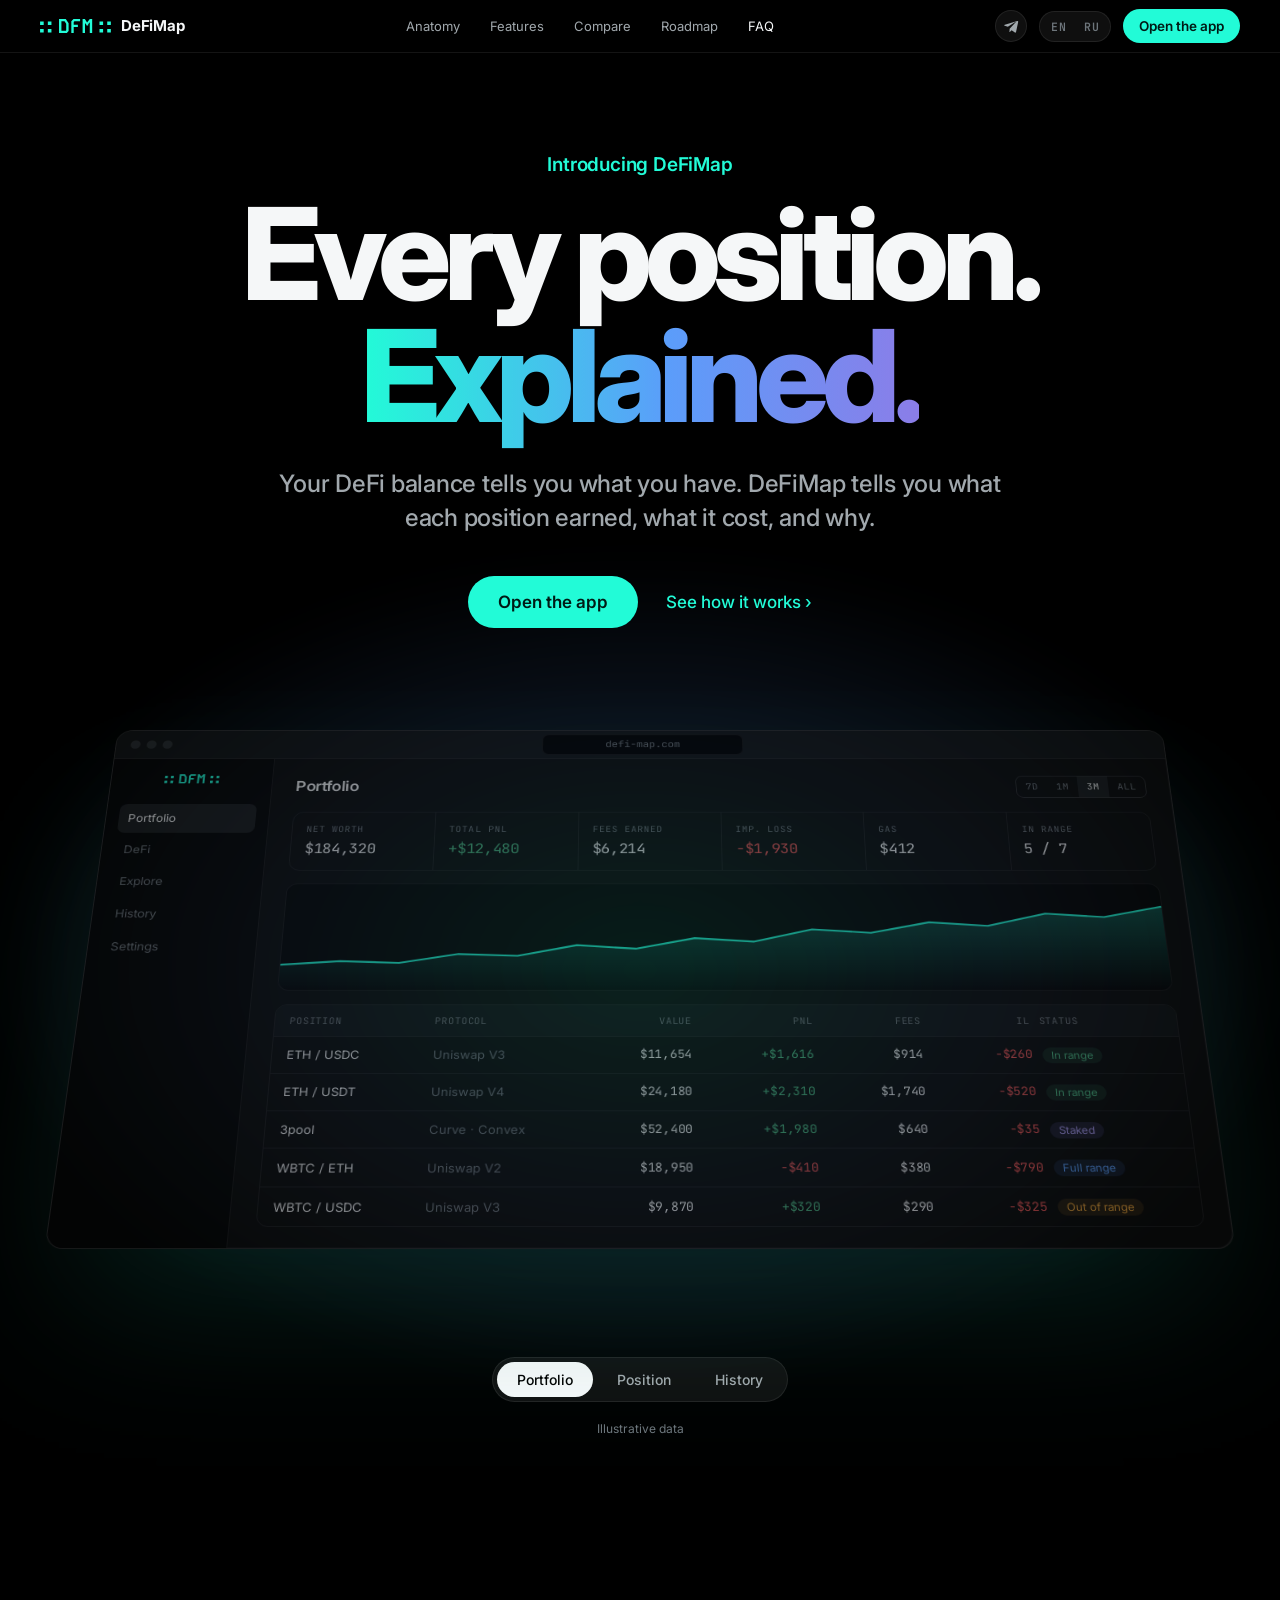
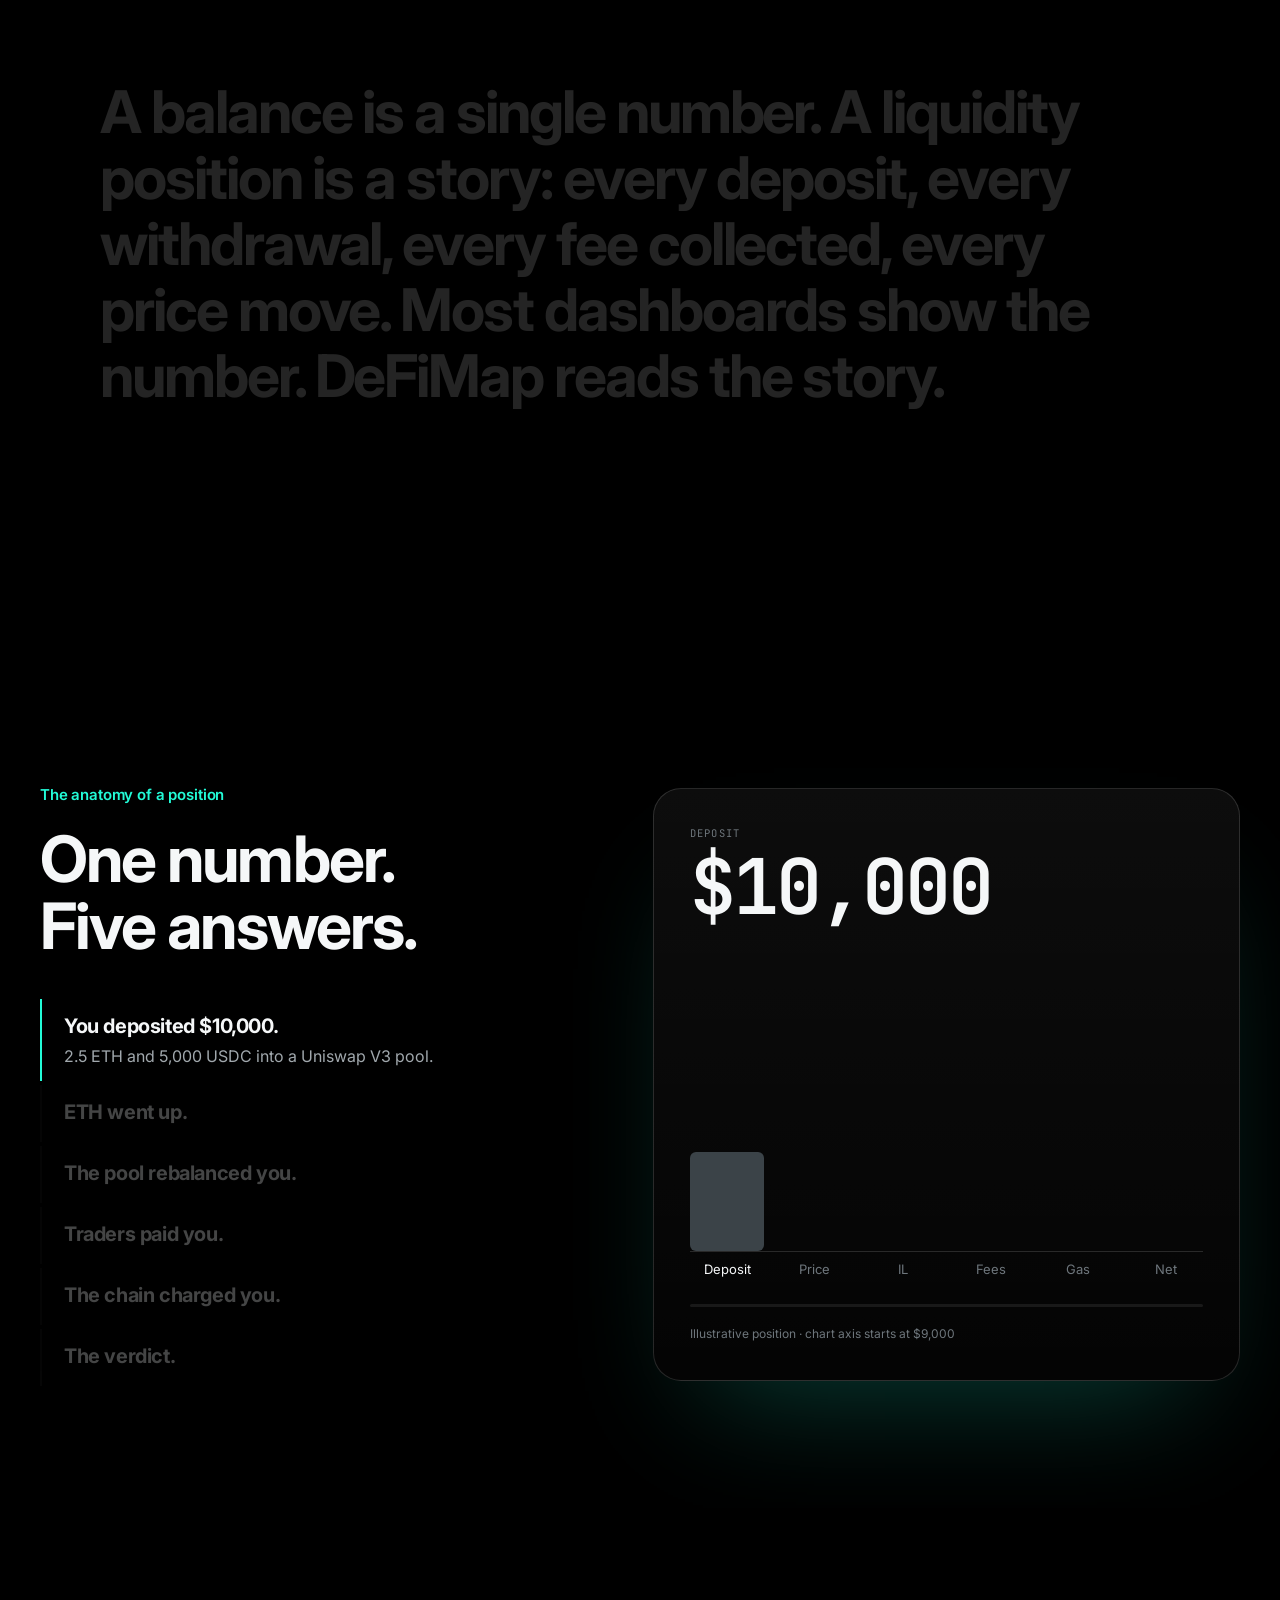
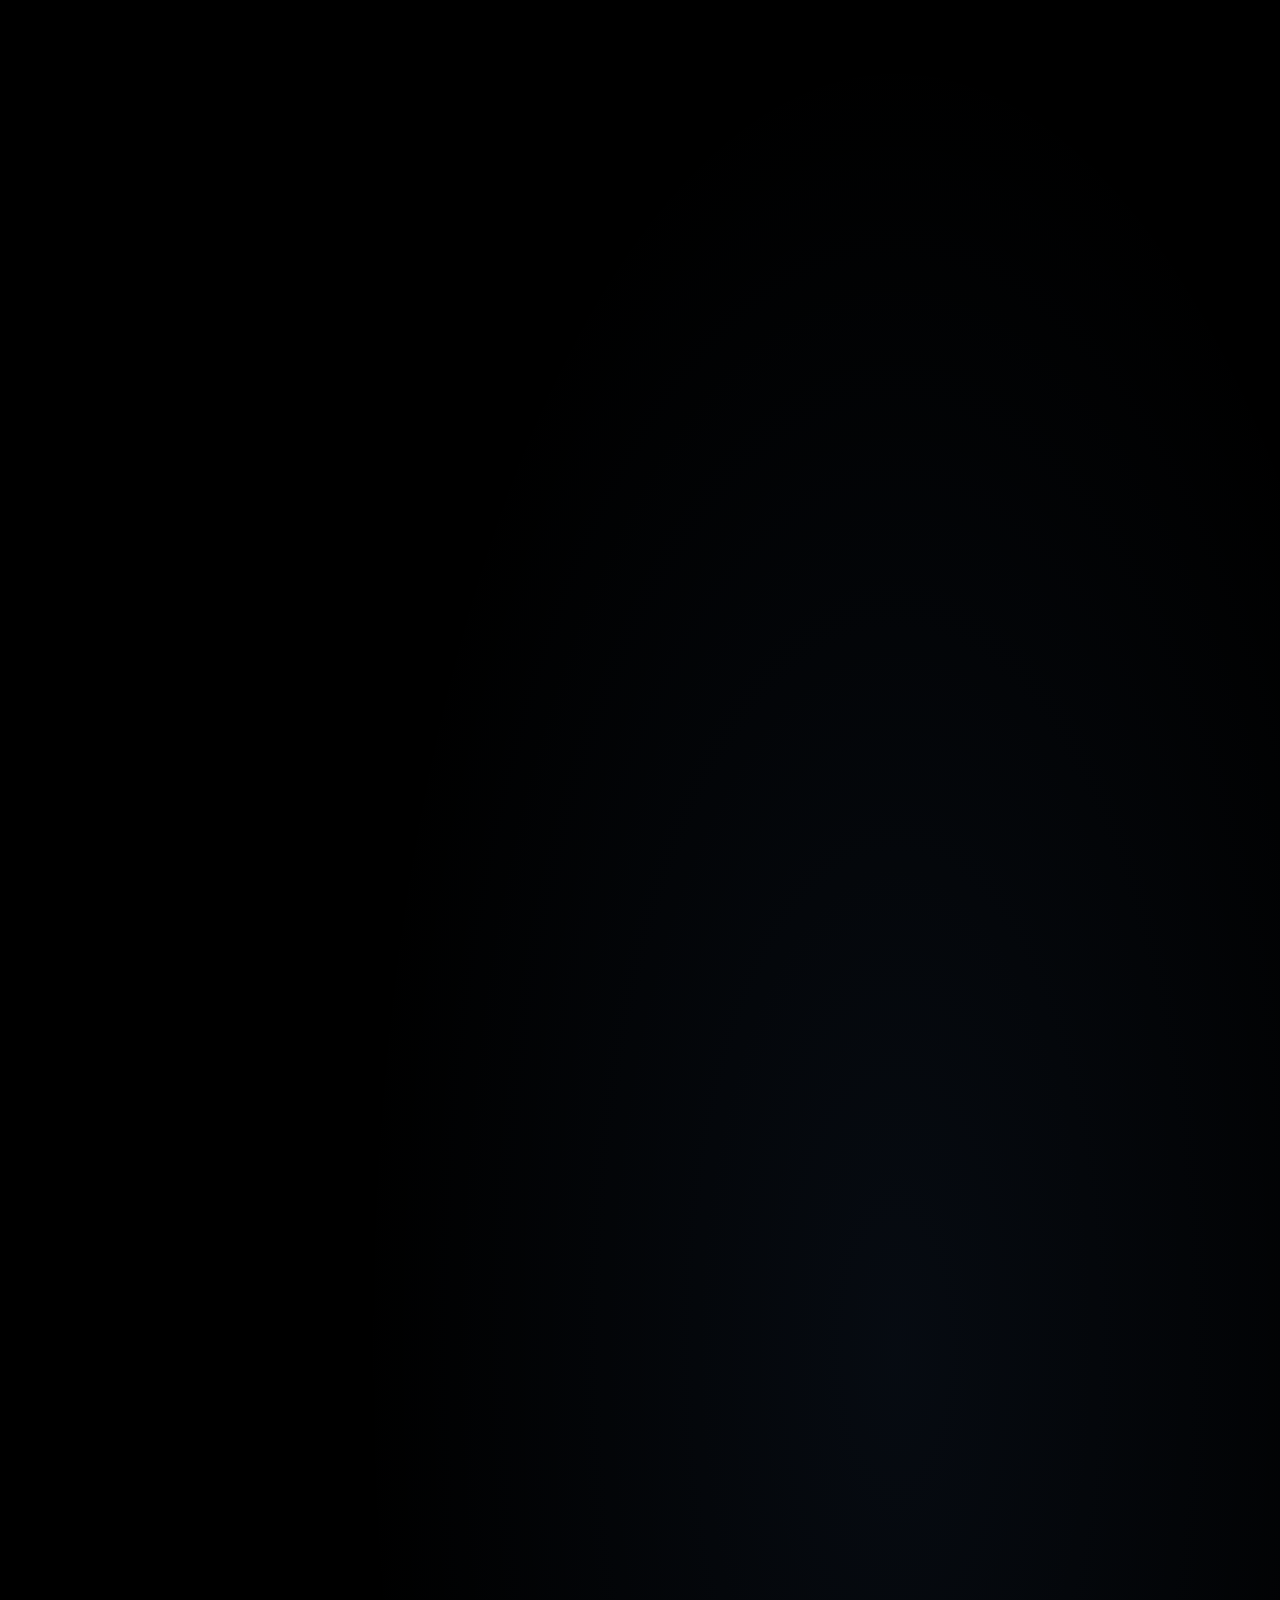
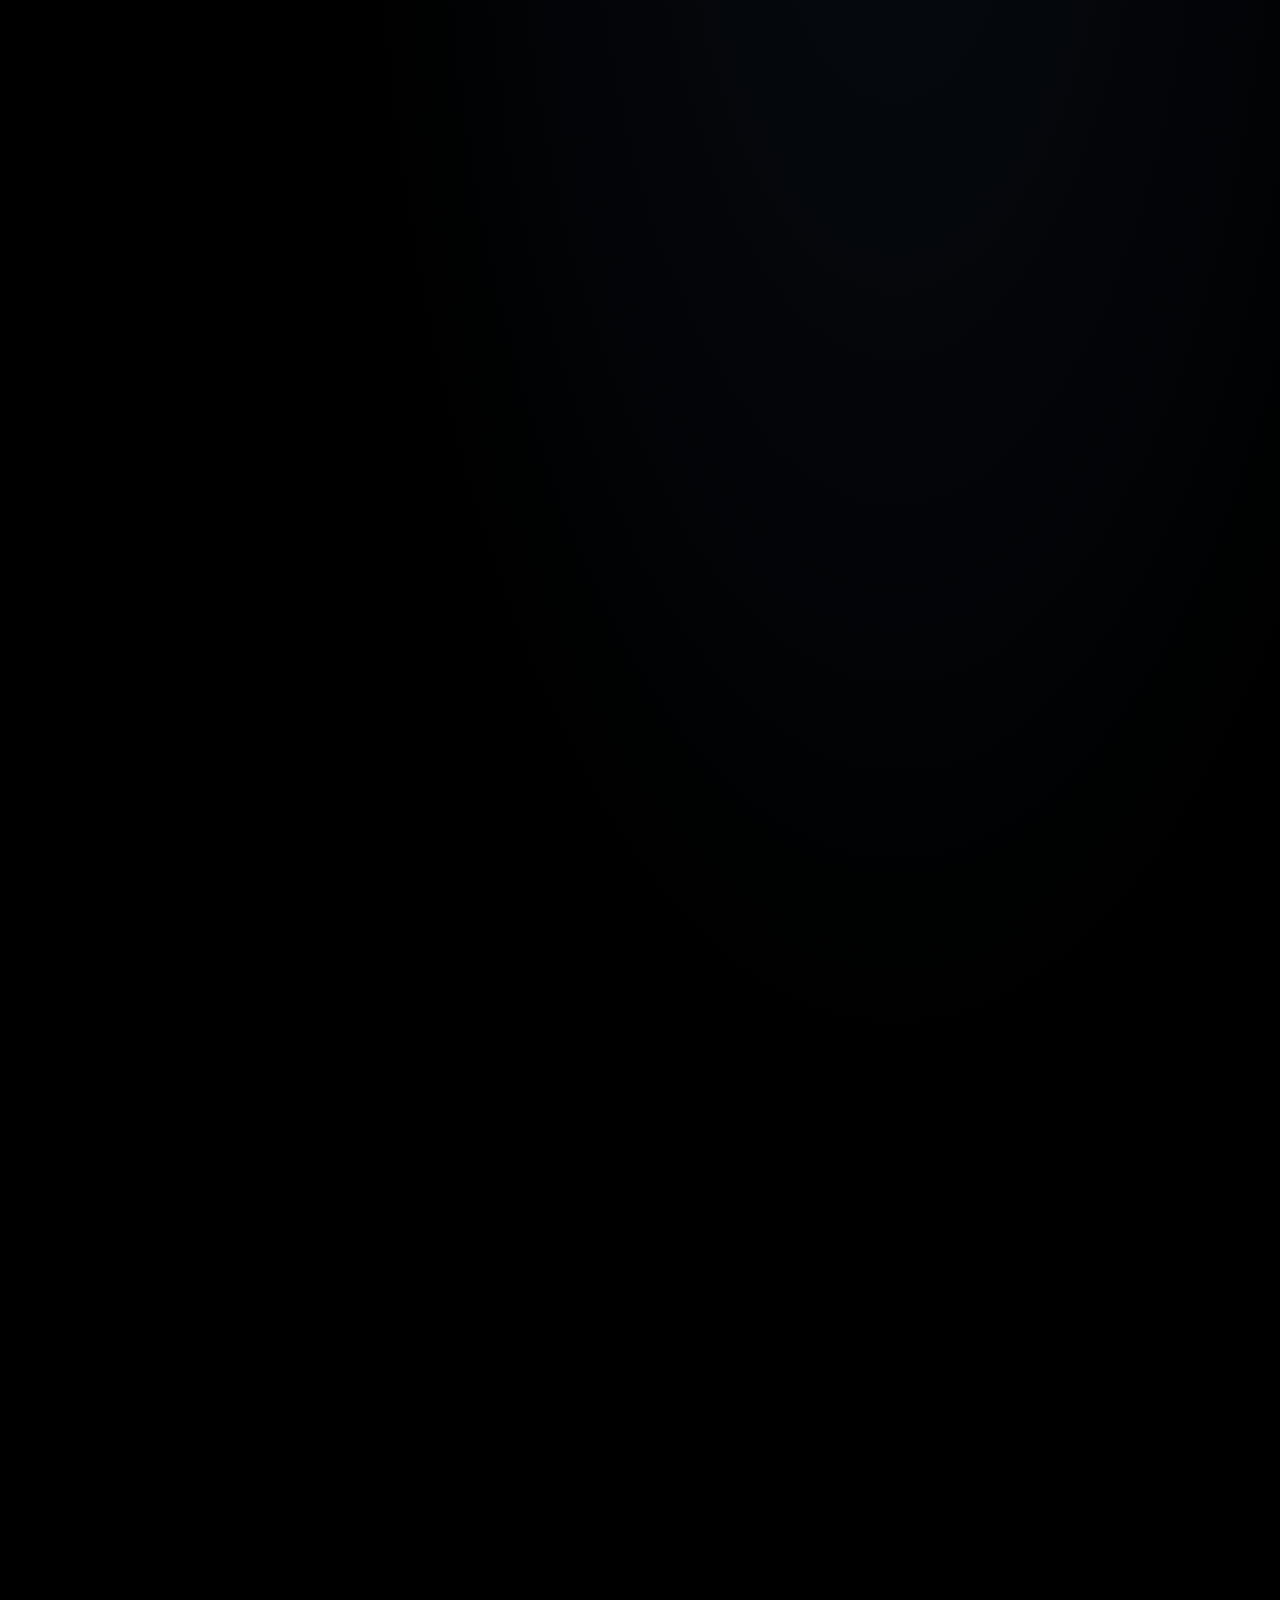
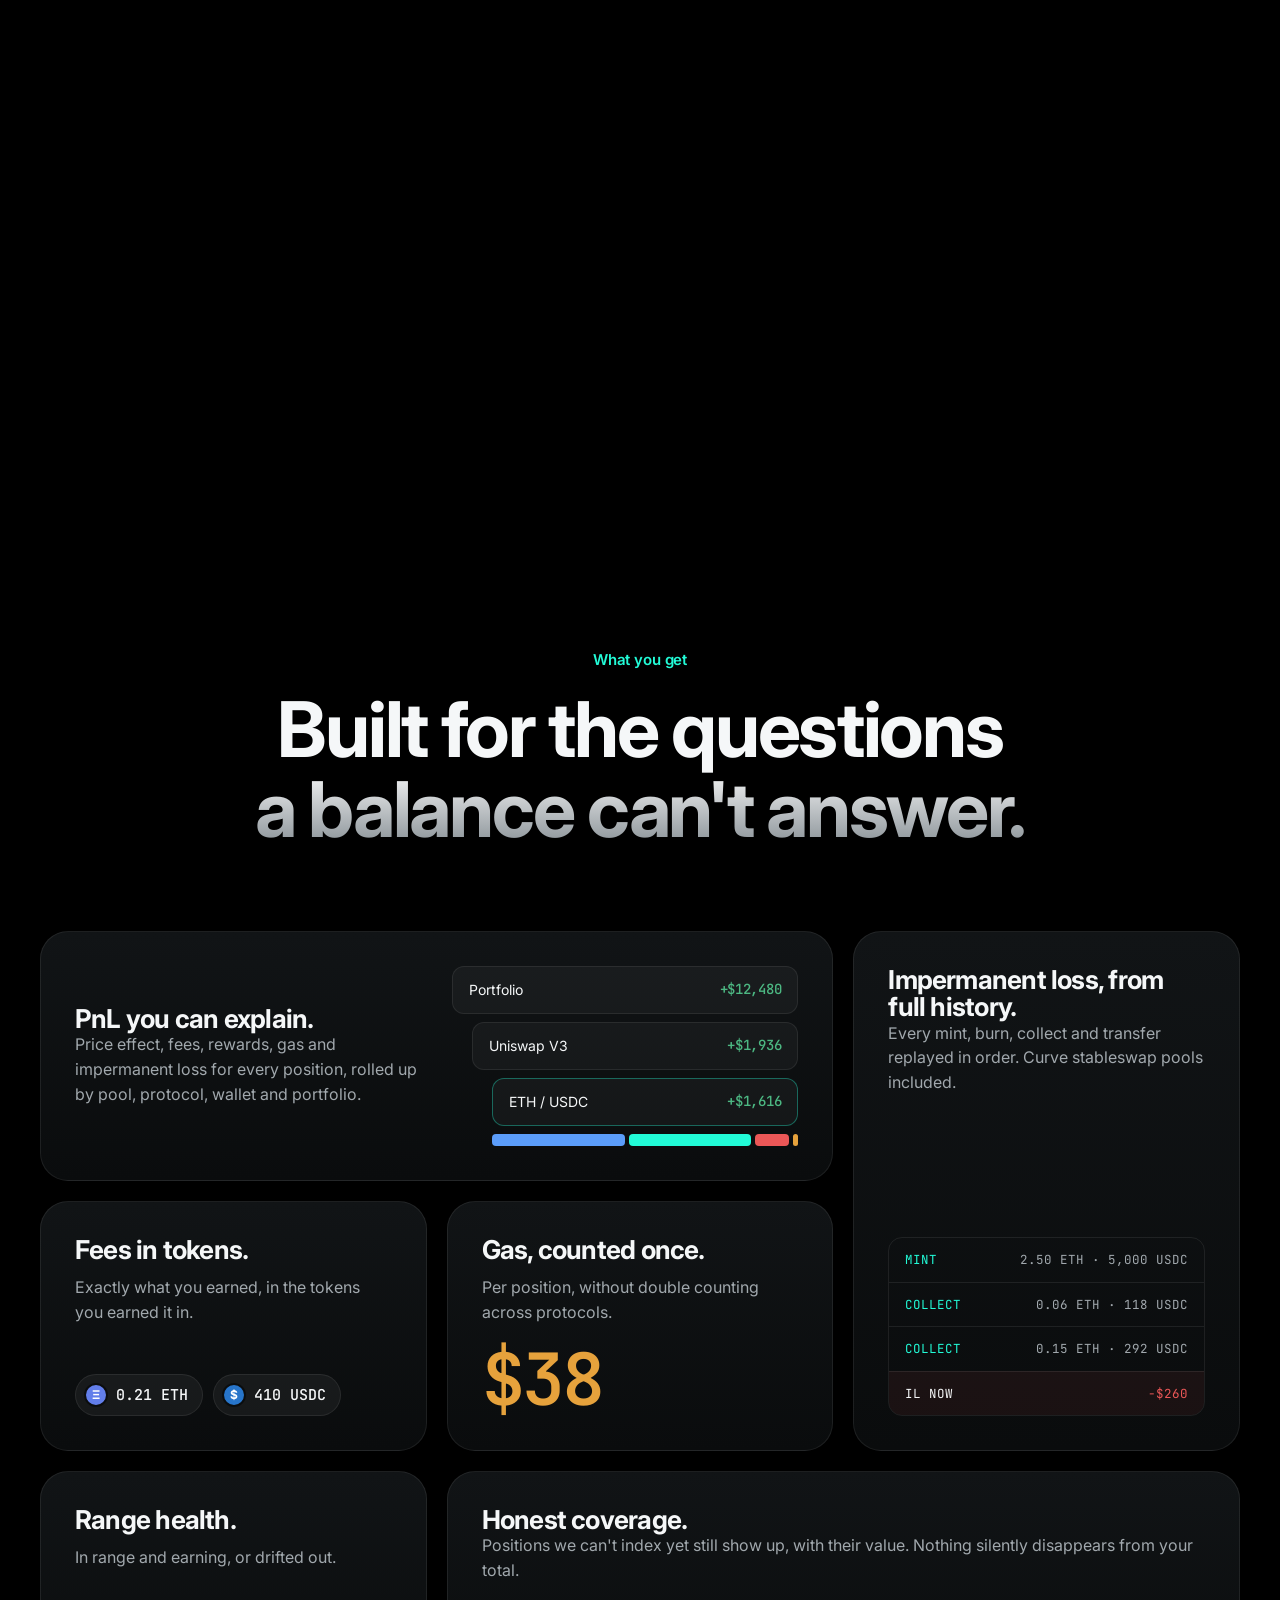
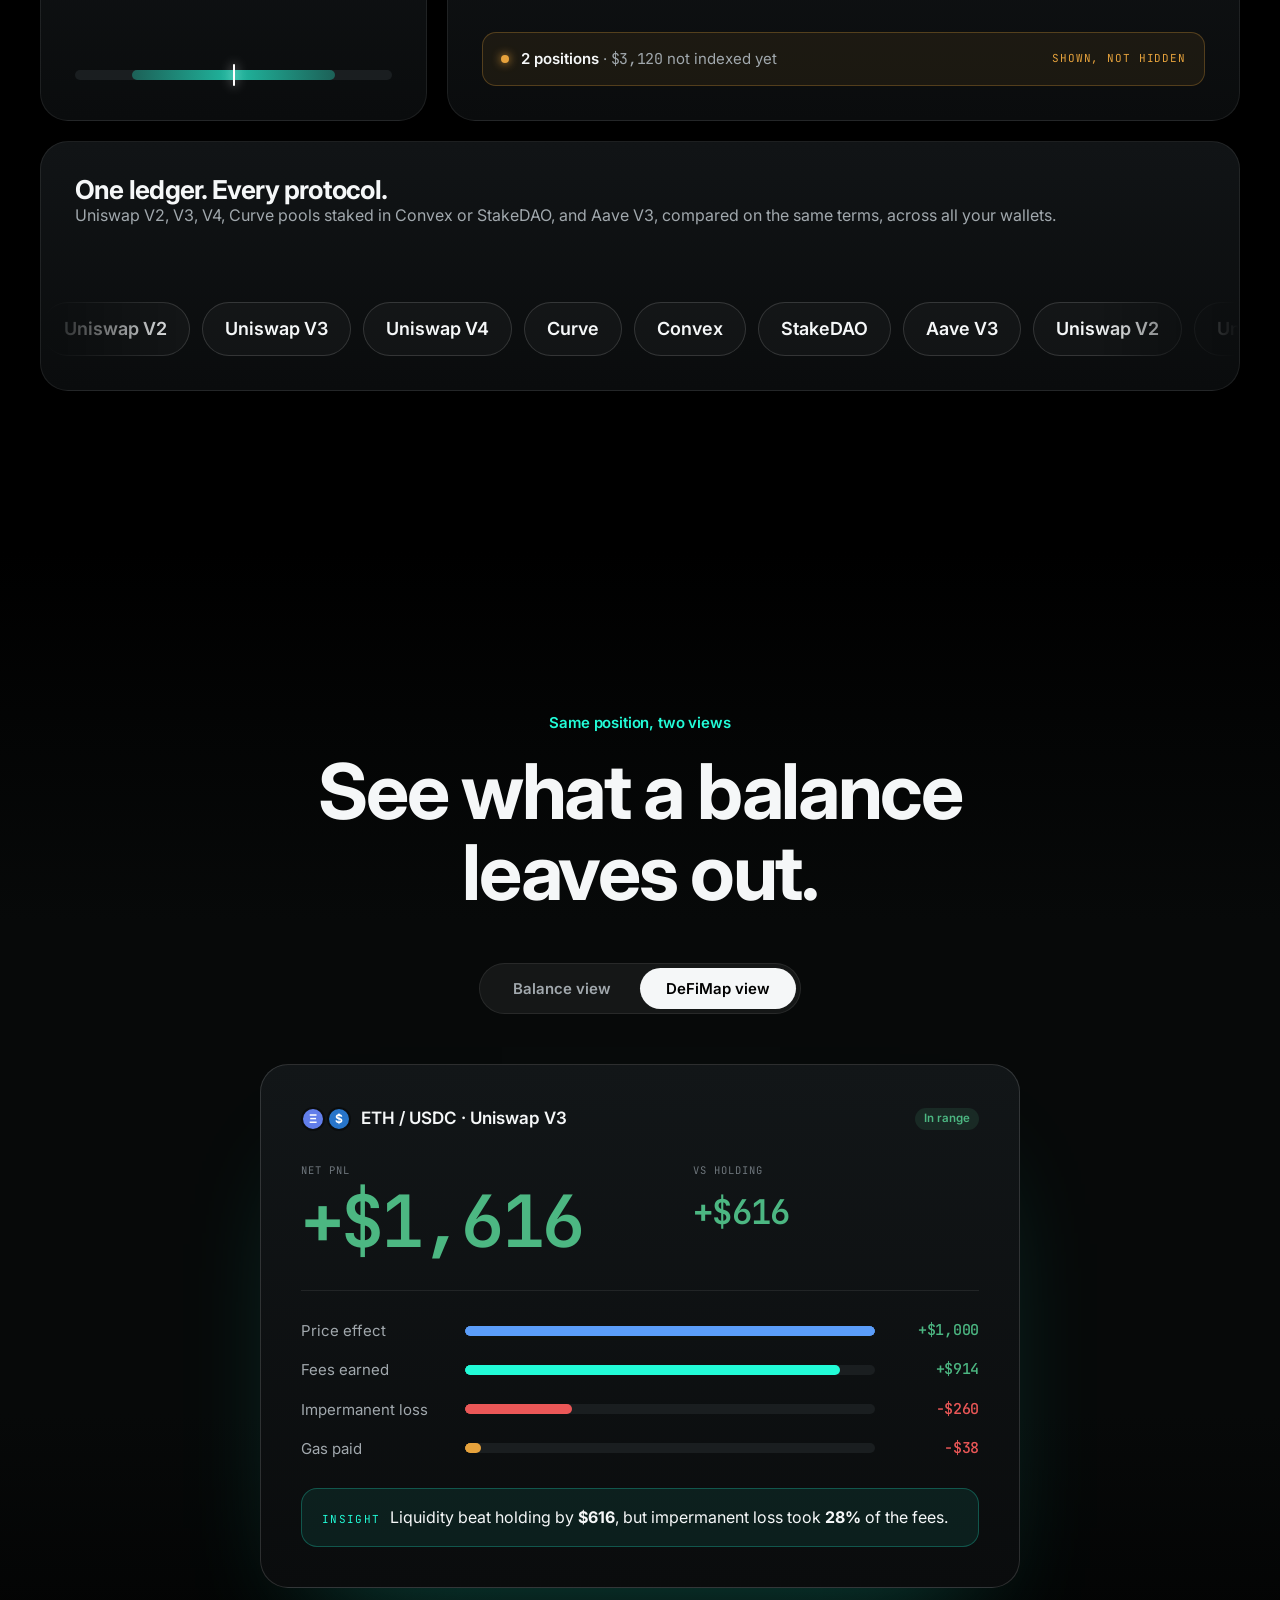
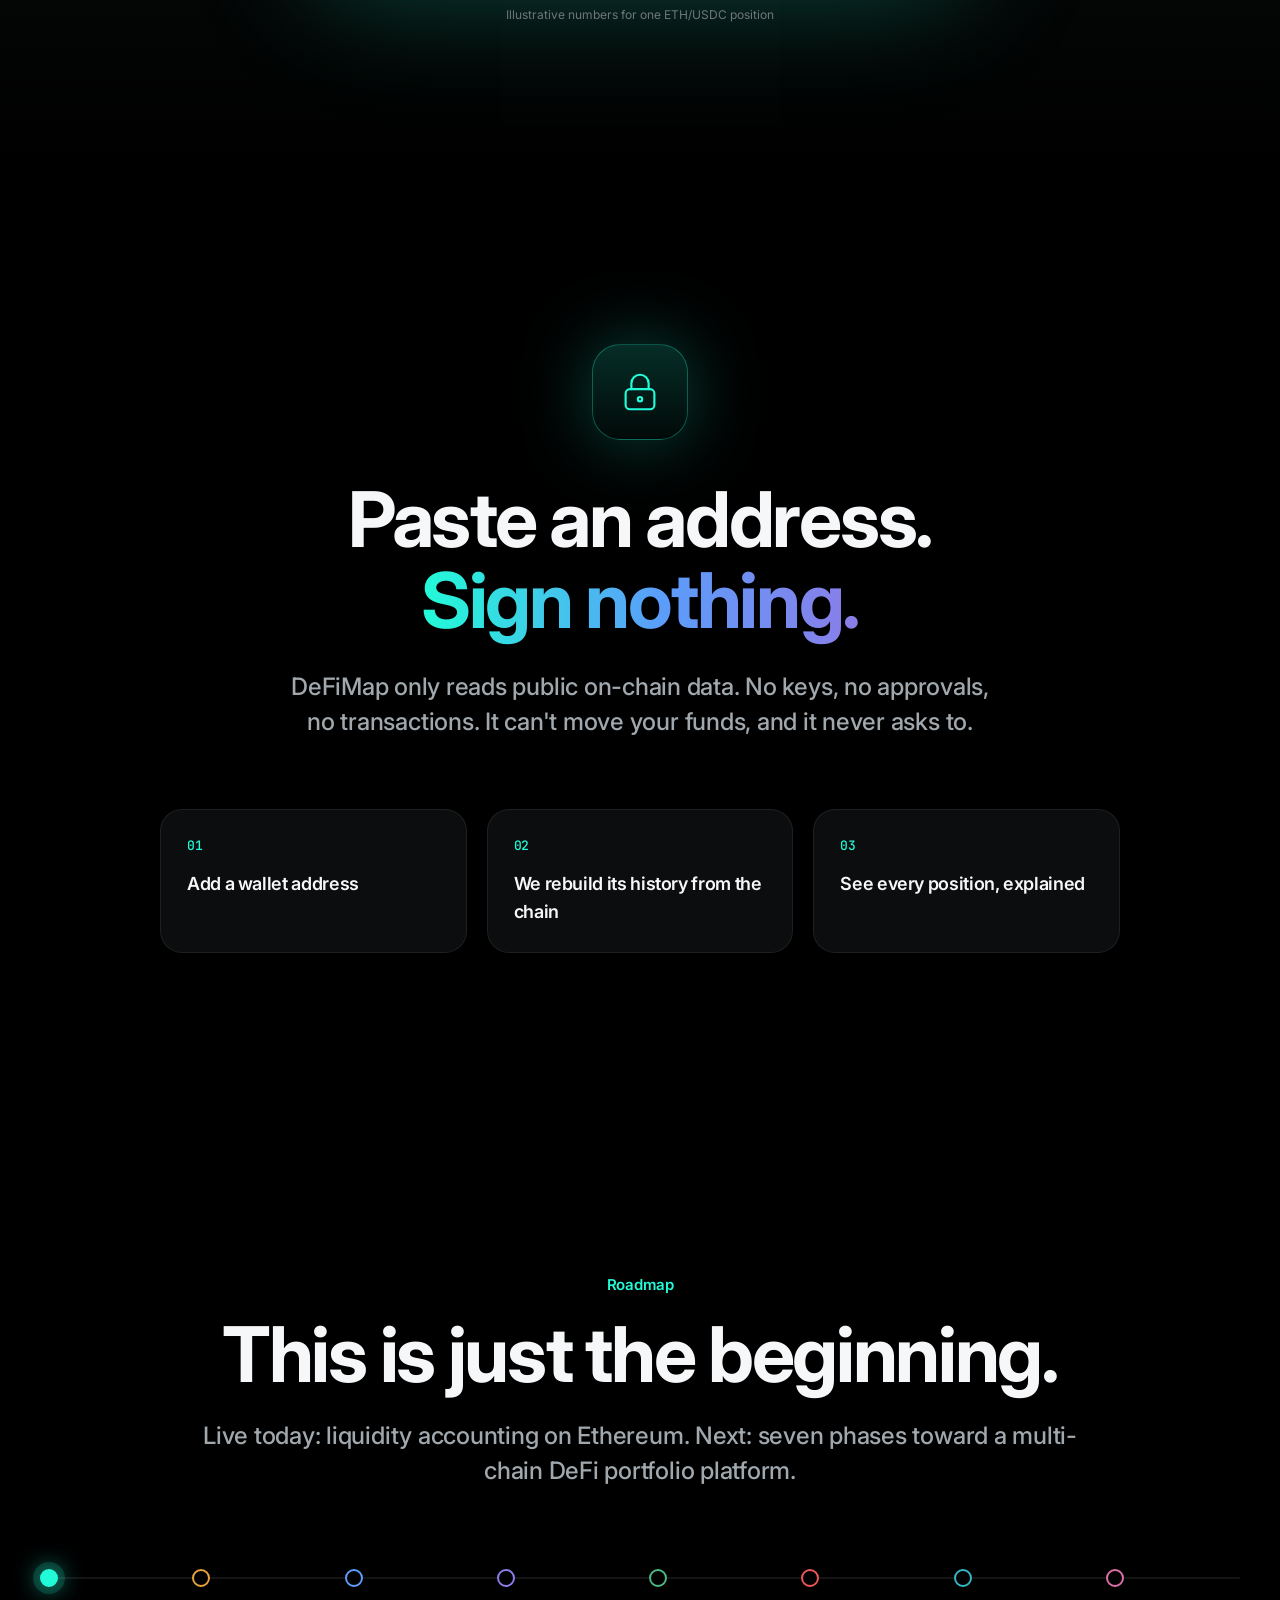
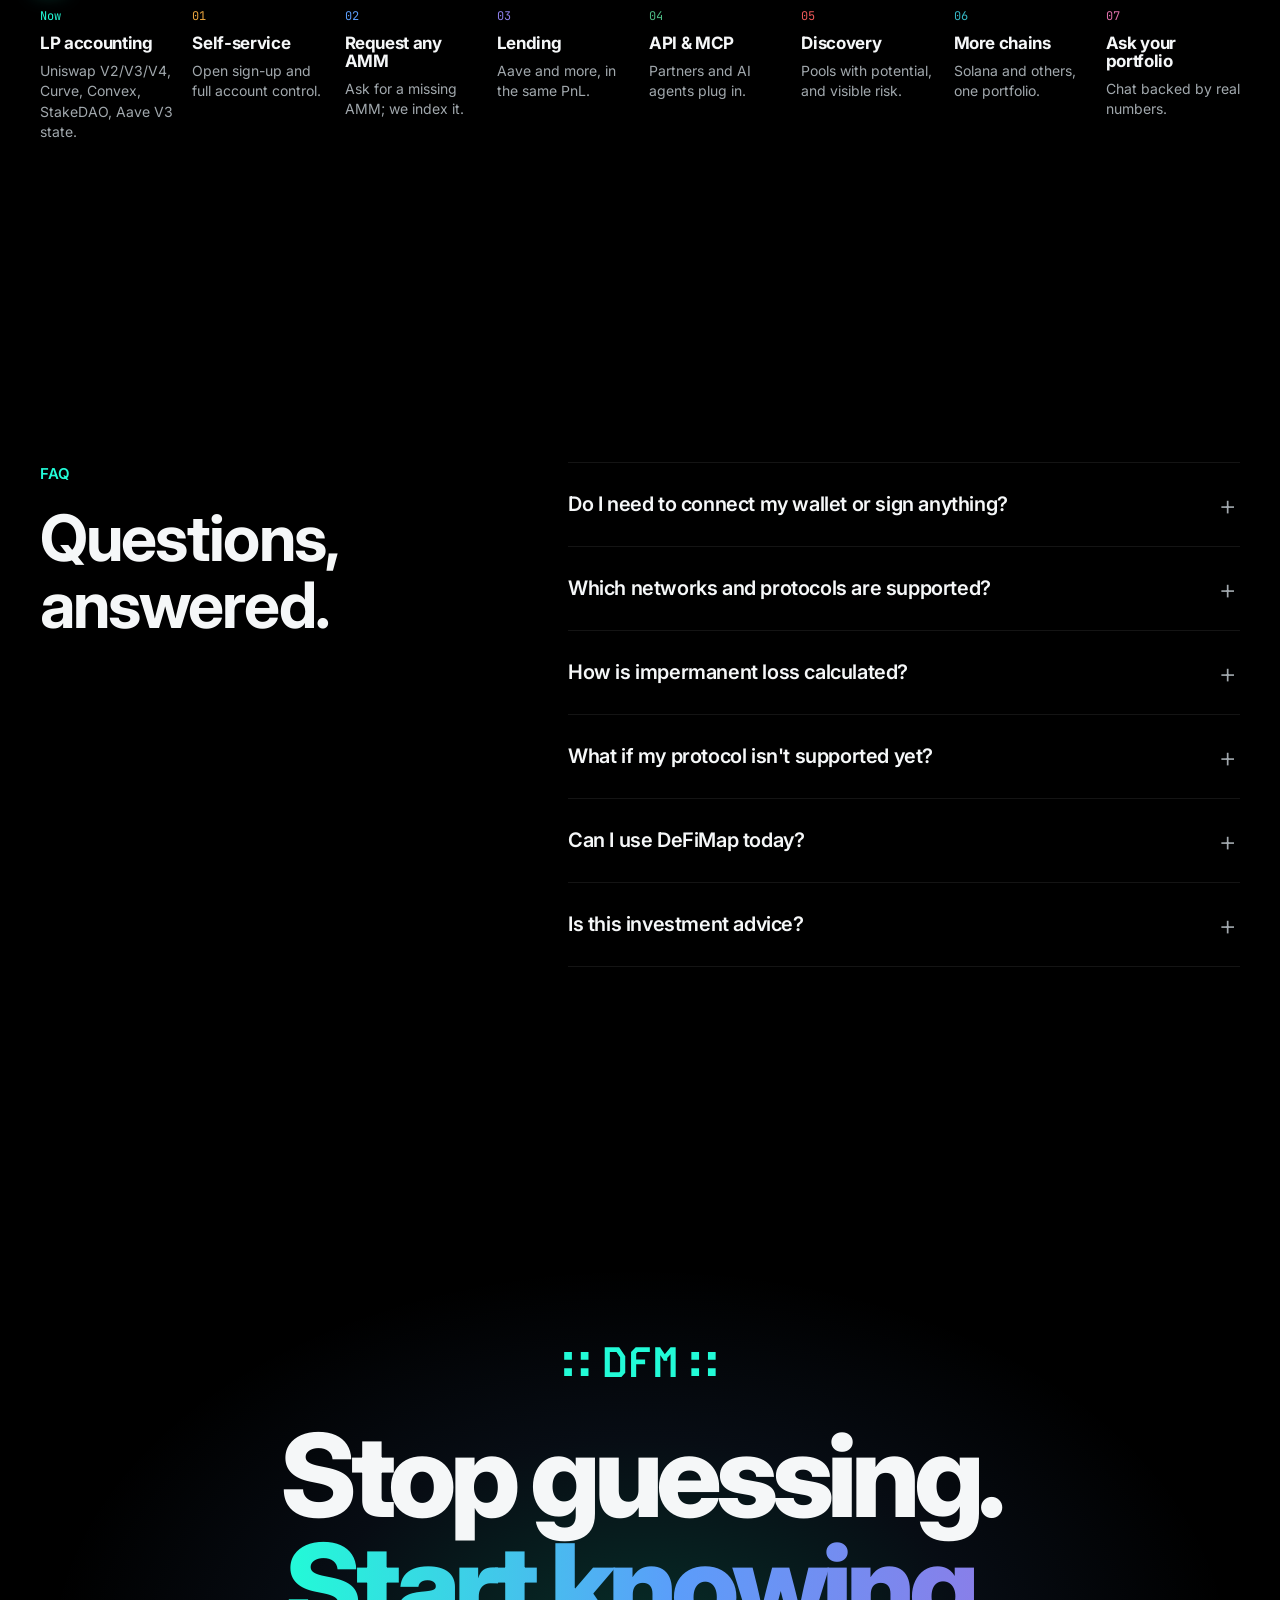
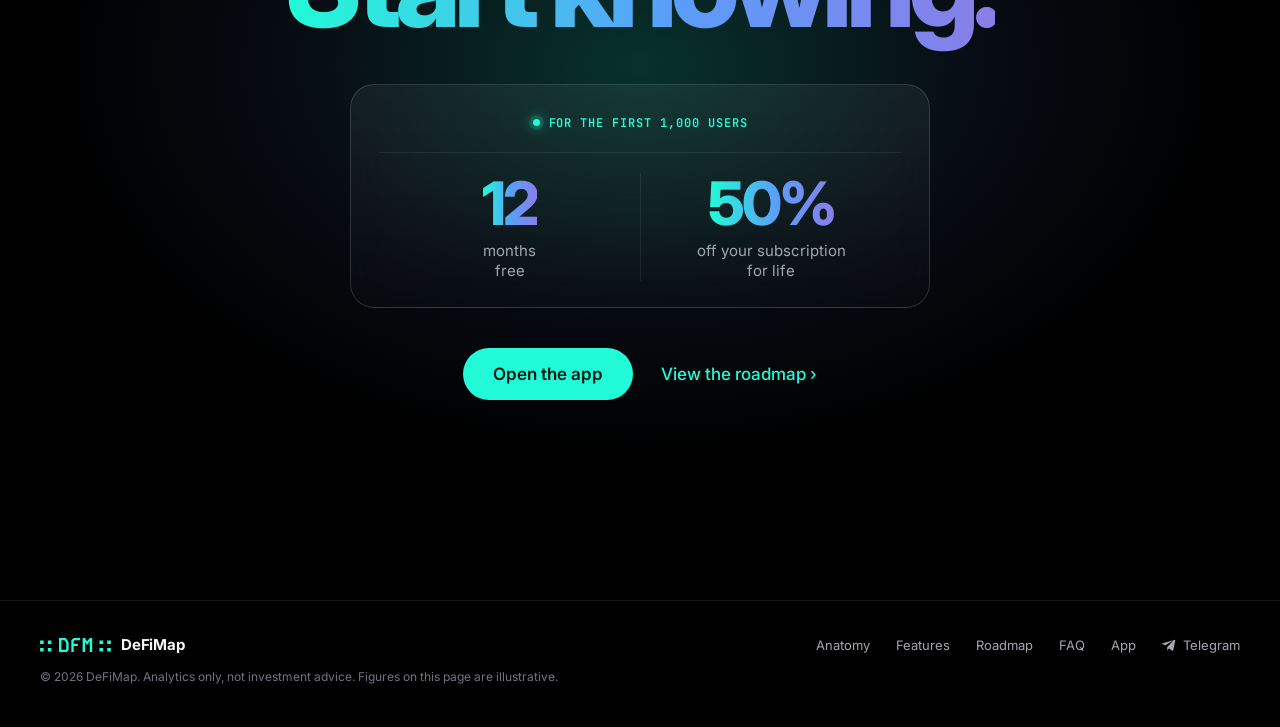
==== commit 648182c4: "Link the Telegram channel from the header, menu and footer Signed-off-by: Artem Barger <artem@bargr." ====
--- a/src/page.html
+++ b/src/page.html
@@ -42,6 +42,7 @@
       <a href="#faq" data-i18n="nav.faq">FAQ</a>
     </nav>
     <div class="nav-cta">
+      <a class="tg" href="https://t.me/defimap_tool" target="_blank" rel="noopener" aria-label="Telegram" title="Telegram"><svg viewBox="0 0 24 24" width="15" height="15" aria-hidden="true"><path fill="currentColor" d="M9.04 15.6l-.37 5.2c.53 0 .76-.23 1.04-.5l2.5-2.4 5.18 3.8c.95.52 1.62.25 1.88-.88l3.4-15.96c.3-1.4-.5-1.95-1.43-1.6L1.3 9.1c-1.36.53-1.34 1.3-.23 1.64l5.1 1.6L18.03 4.9c.56-.37 1.07-.17.65.2z"/></svg></a>
       <nav class="lang" aria-label="Language">
         <a href="/en/" hreflang="en" lang="en" data-lang="en">EN</a>
         <a href="/ru/" hreflang="ru" lang="ru" data-lang="ru">RU</a>
@@ -53,6 +54,7 @@
   <div class="mobile-menu" id="mobile-menu" hidden>
     <a href="#anatomy" data-i18n="nav.anatomy">Anatomy</a><a href="#features" data-i18n="nav.features">Features</a><a href="#compare" data-i18n="nav.compare">Compare</a>
     <a href="#roadmap" data-i18n="nav.roadmap">Roadmap</a><a href="#faq" data-i18n="nav.faq">FAQ</a>
+    <a class="tg-link" href="https://t.me/defimap_tool" target="_blank" rel="noopener"><svg viewBox="0 0 24 24" width="18" height="18" aria-hidden="true"><path fill="currentColor" d="M9.04 15.6l-.37 5.2c.53 0 .76-.23 1.04-.5l2.5-2.4 5.18 3.8c.95.52 1.62.25 1.88-.88l3.4-15.96c.3-1.4-.5-1.95-1.43-1.6L1.3 9.1c-1.36.53-1.34 1.3-.23 1.64l5.1 1.6L18.03 4.9c.56-.37 1.07-.17.65.2z"/></svg>Telegram</a>
     <a class="btn btn-primary" href="https://defi-map.com/" data-i18n="cta.open">Open the app</a>
   </div>
 </header>
@@ -436,7 +438,7 @@
 <footer class="foot">
   <div class="wrap foot-in">
     <div class="brand"><img src="/assets/img/logo.svg" alt="" width="64" height="13"><span class="brand-name">DeFiMap</span></div>
-    <nav aria-label="Footer"><a href="#anatomy" data-i18n="nav.anatomy">Anatomy</a><a href="#features" data-i18n="nav.features">Features</a><a href="#roadmap" data-i18n="nav.roadmap">Roadmap</a><a href="#faq" data-i18n="nav.faq">FAQ</a><a href="https://defi-map.com/" data-i18n="foot.app">App</a></nav>
+    <nav aria-label="Footer"><a href="#anatomy" data-i18n="nav.anatomy">Anatomy</a><a href="#features" data-i18n="nav.features">Features</a><a href="#roadmap" data-i18n="nav.roadmap">Roadmap</a><a href="#faq" data-i18n="nav.faq">FAQ</a><a href="https://defi-map.com/" data-i18n="foot.app">App</a><a class="tg-link" href="https://t.me/defimap_tool" target="_blank" rel="noopener"><svg viewBox="0 0 24 24" width="14" height="14" aria-hidden="true"><path fill="currentColor" d="M9.04 15.6l-.37 5.2c.53 0 .76-.23 1.04-.5l2.5-2.4 5.18 3.8c.95.52 1.62.25 1.88-.88l3.4-15.96c.3-1.4-.5-1.95-1.43-1.6L1.3 9.1c-1.36.53-1.34 1.3-.23 1.64l5.1 1.6L18.03 4.9c.56-.37 1.07-.17.65.2z"/></svg>Telegram</a></nav>
     <p class="fine">© <span id="year">2026</span> DeFiMap. <span data-i18n="foot.note">Analytics only, not investment advice. Figures on this page are illustrative.</span></p>
   </div>
 </footer>
--- a/assets/css/site.css
+++ b/assets/css/site.css
@@ -84,6 +84,9 @@
 .lang a { color: var(--fg-2); font: 600 11.5px var(--mono); letter-spacing: .04em; padding: 5px 9px; border-radius: 999px; transition: color .25s, background .25s; }
 .lang a:hover { color: var(--fg); }
 .lang a[aria-current="page"] { background: var(--fg); color: #000; }
+.tg { display: grid; place-items: center; width: 32px; height: 32px; border-radius: 50%; background: rgba(255,255,255,.06); border: 1px solid var(--line); color: var(--fg-1); transition: color .25s, background .25s; }
+.tg:hover { color: var(--brand); background: rgba(34,251,215,.1); }
+.tg-link { display: inline-flex; align-items: center; gap: 7px; }
 .nav-toggle { display: none; width: 38px; height: 34px; border: 0; background: transparent; cursor: pointer; padding: 0 9px; }
 .nav-toggle span { display: block; height: 1.5px; background: var(--fg); margin: 6px 0; transition: transform .3s var(--ease); }
 .nav-toggle[aria-expanded="true"] span:first-child { transform: translateY(3.75px) rotate(45deg); }
